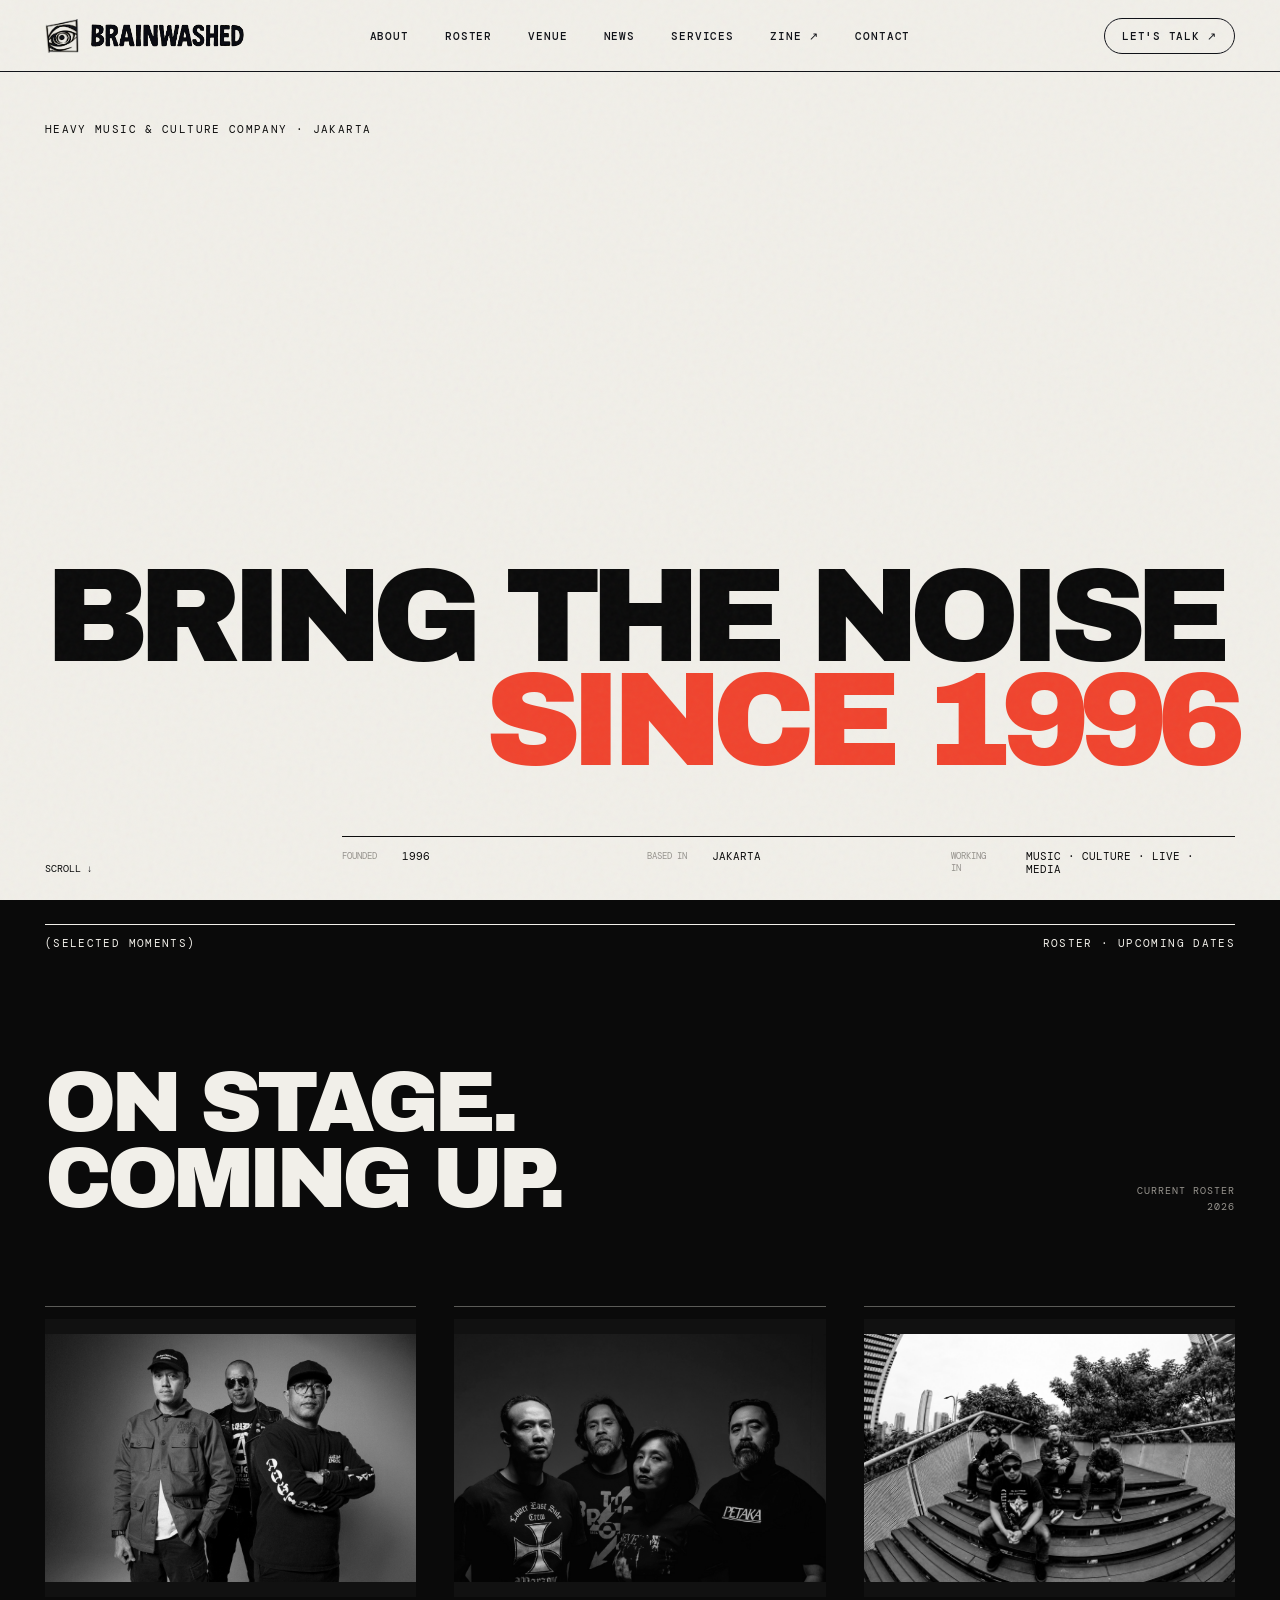
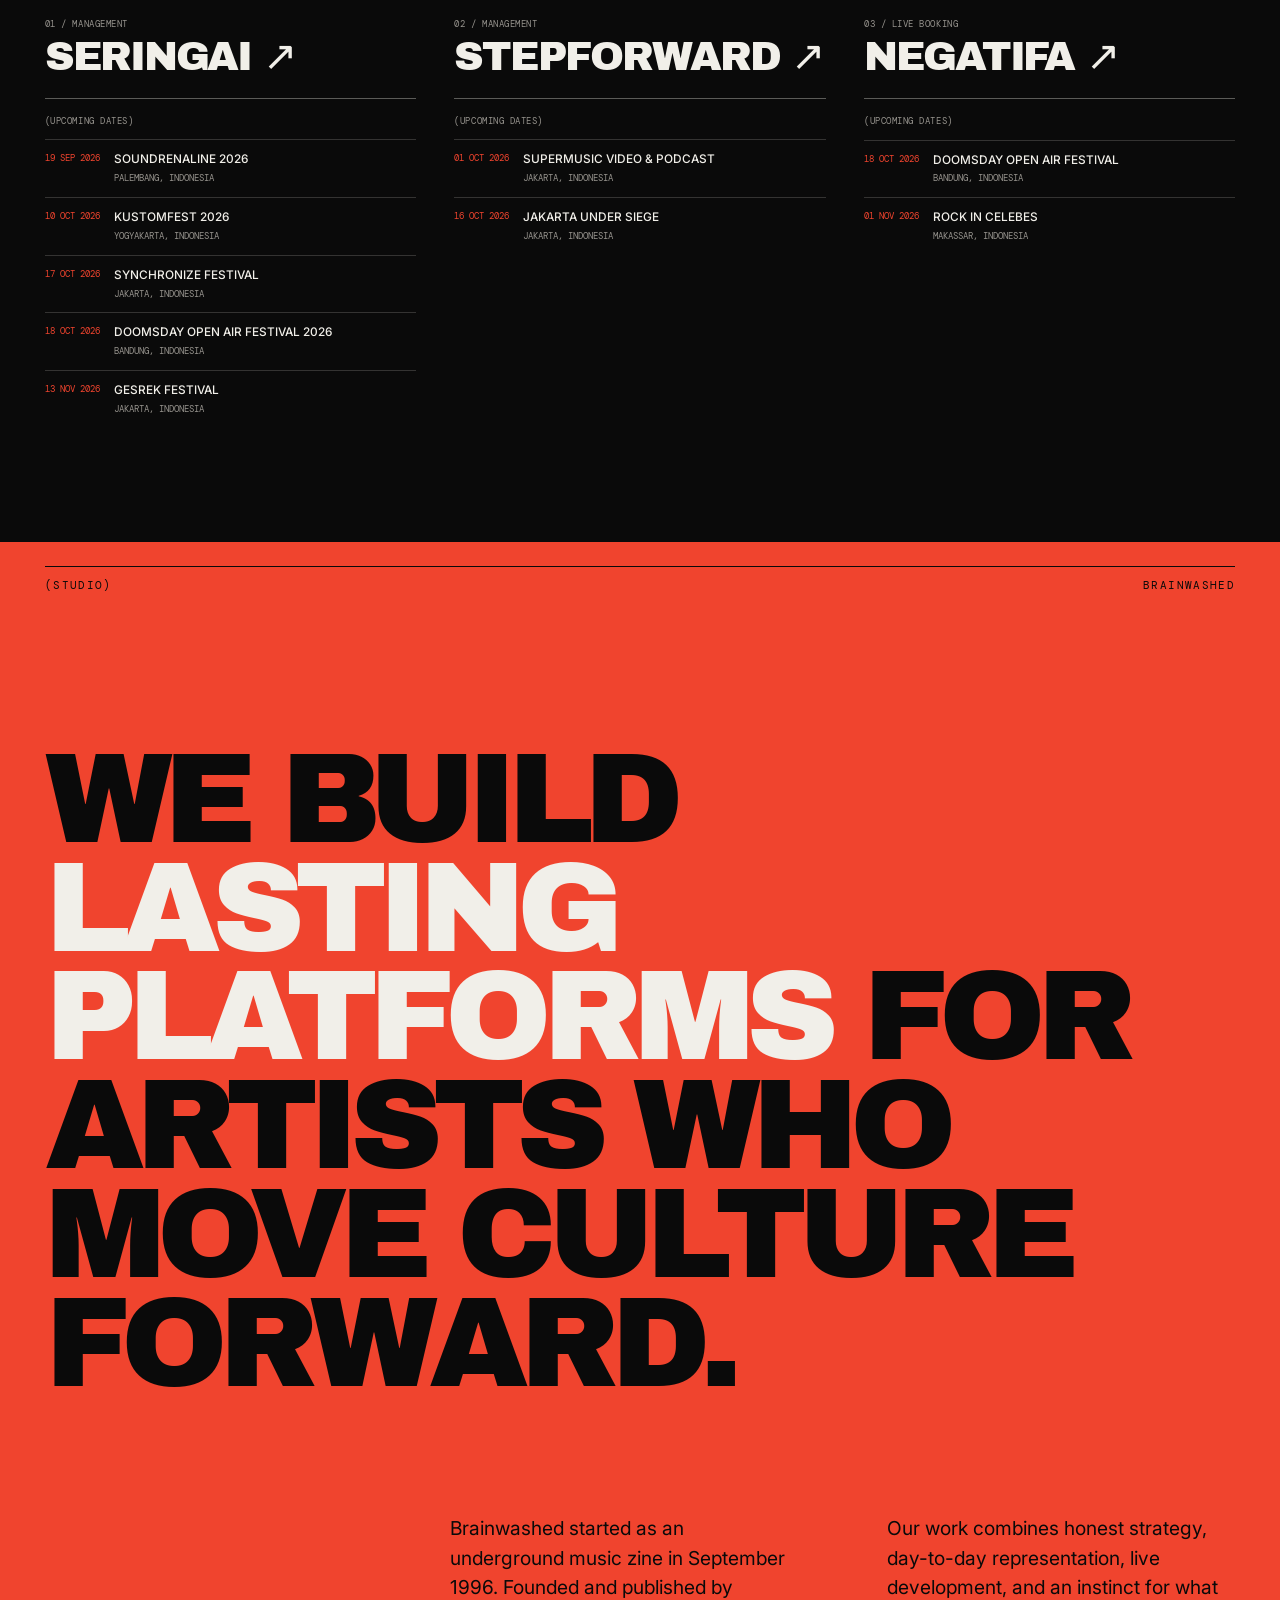
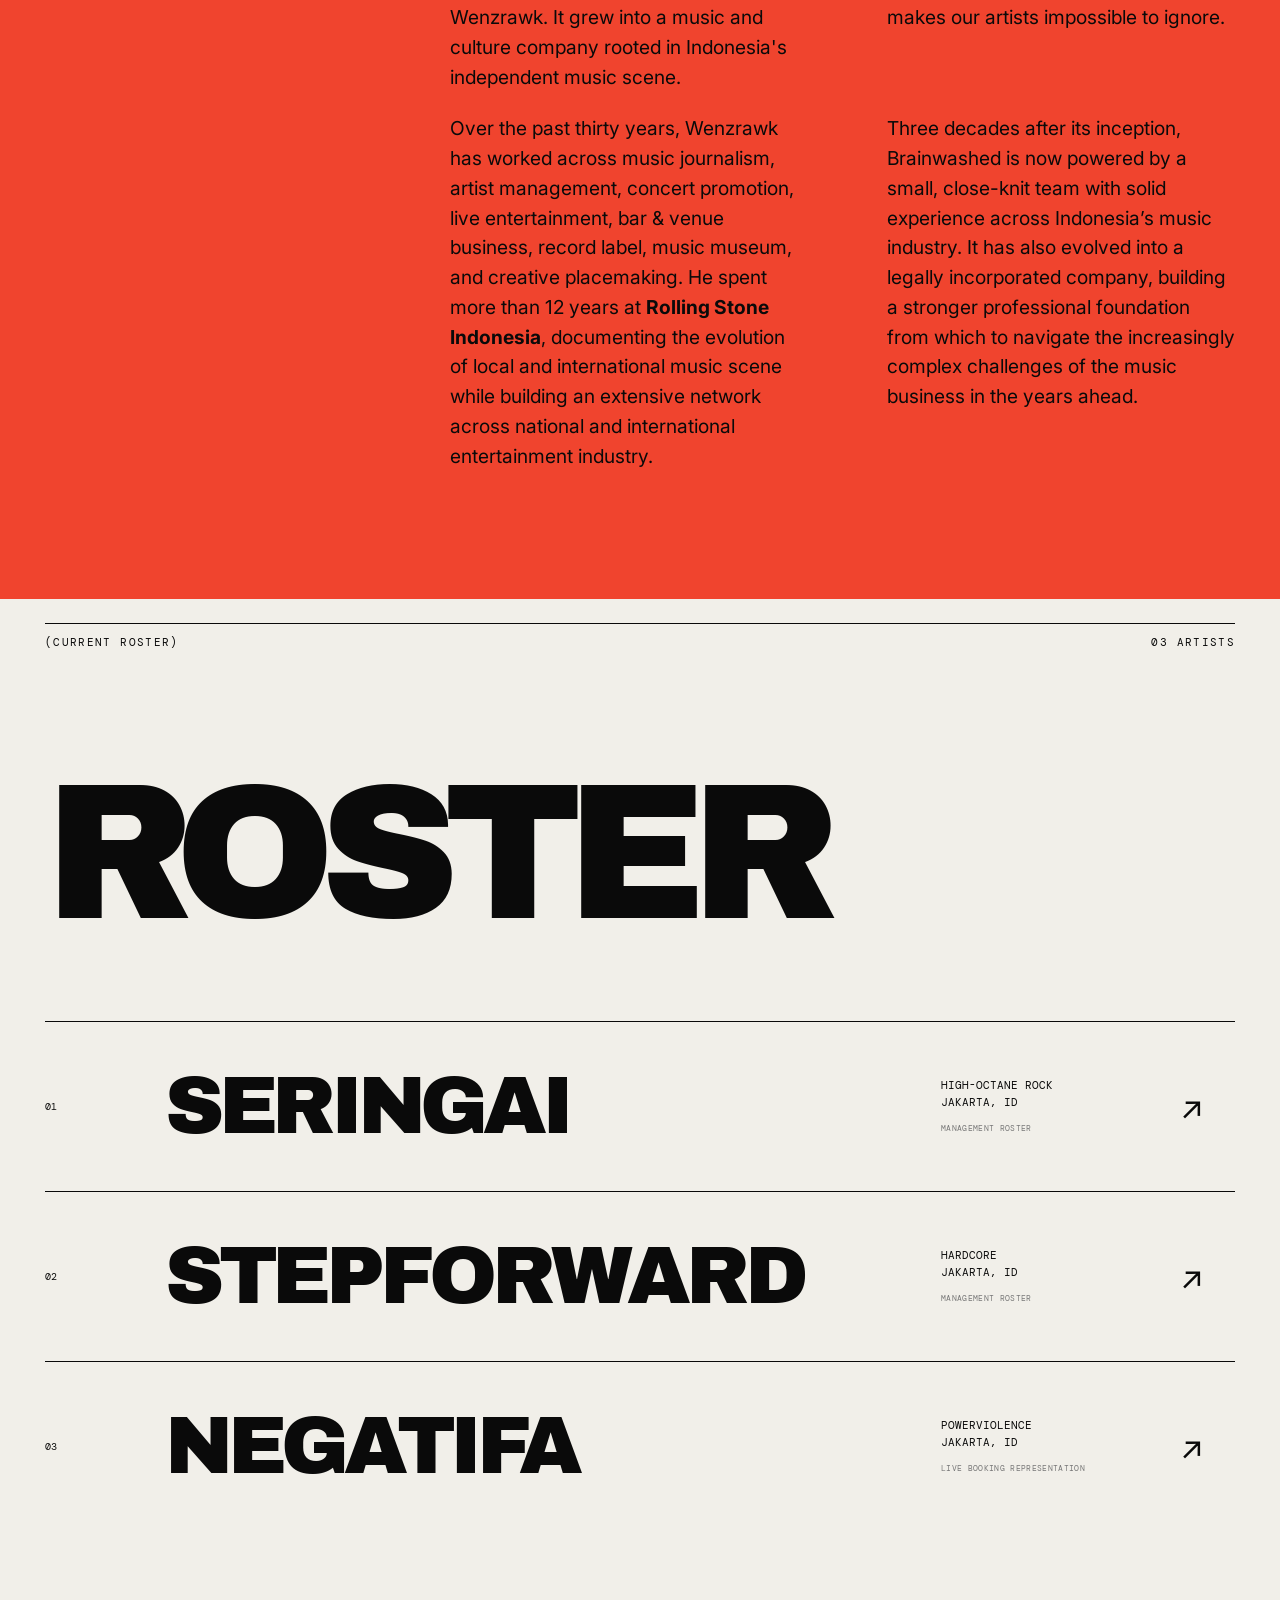
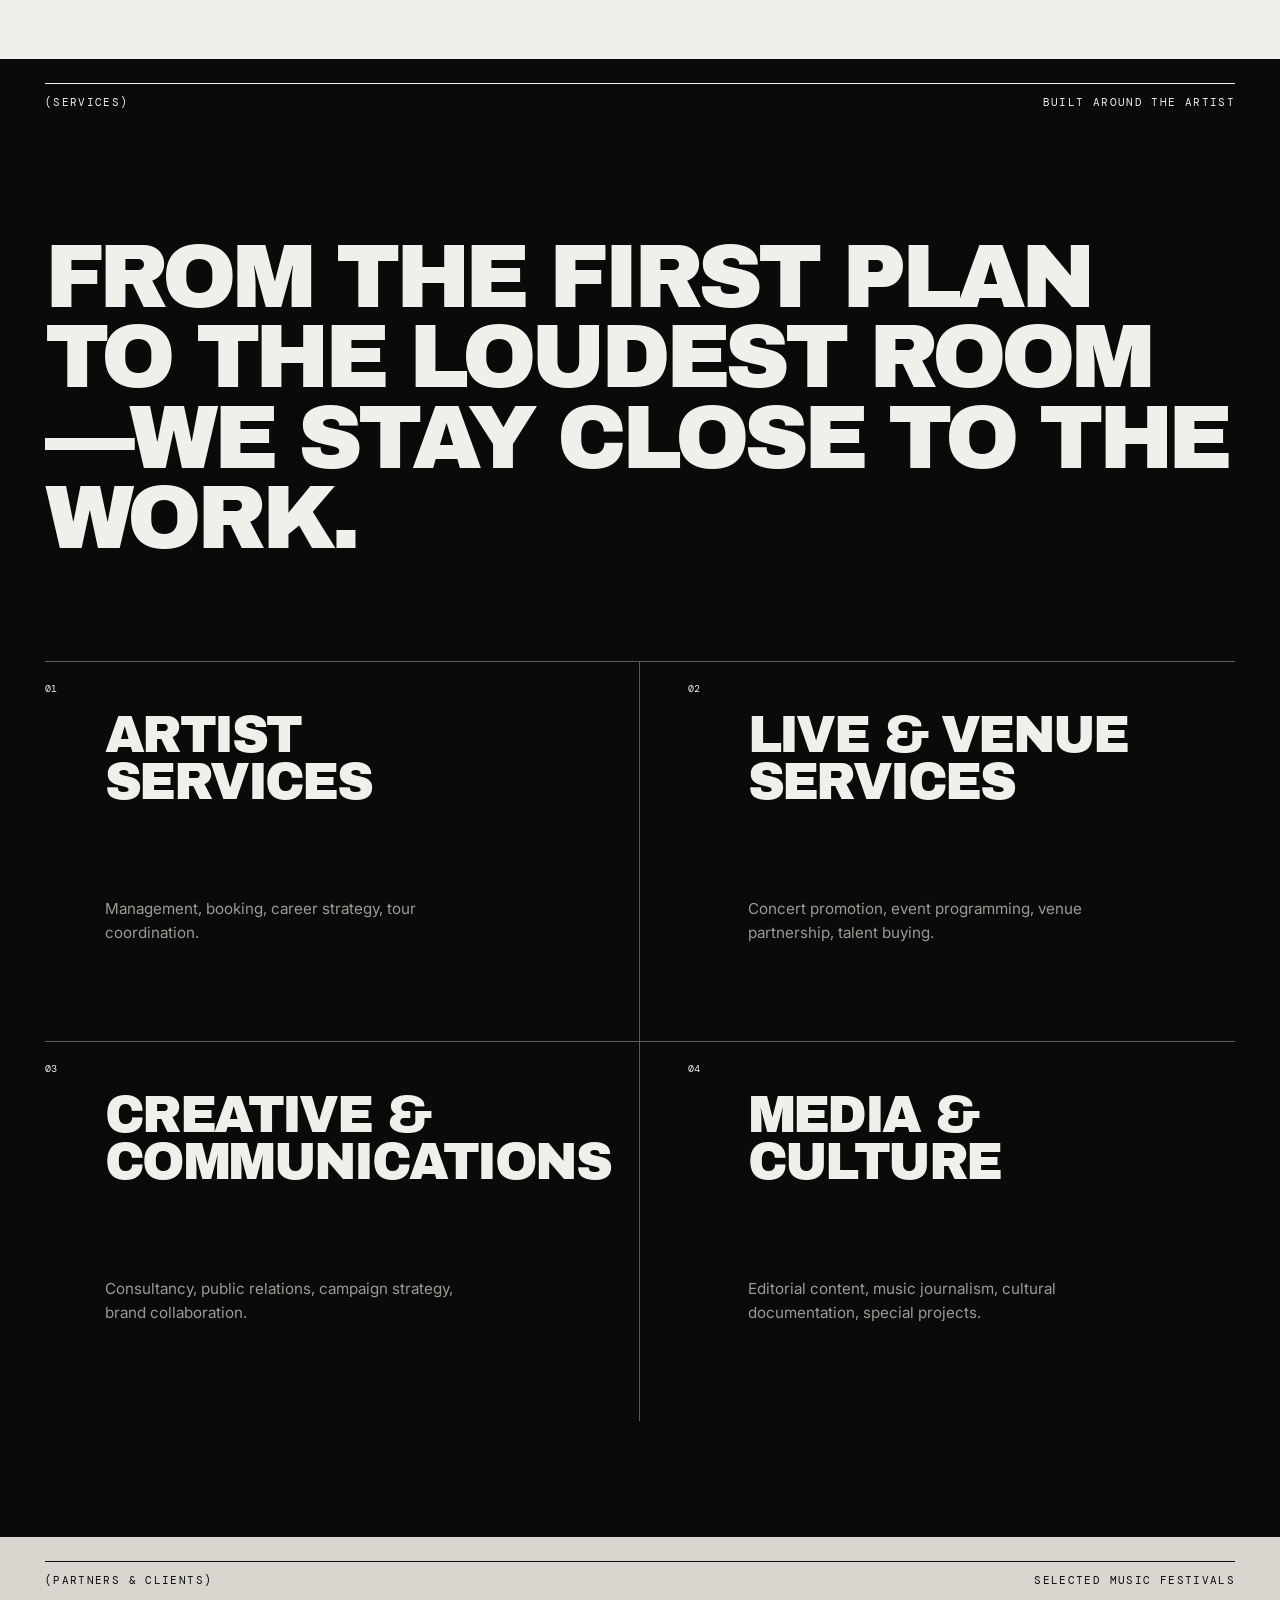
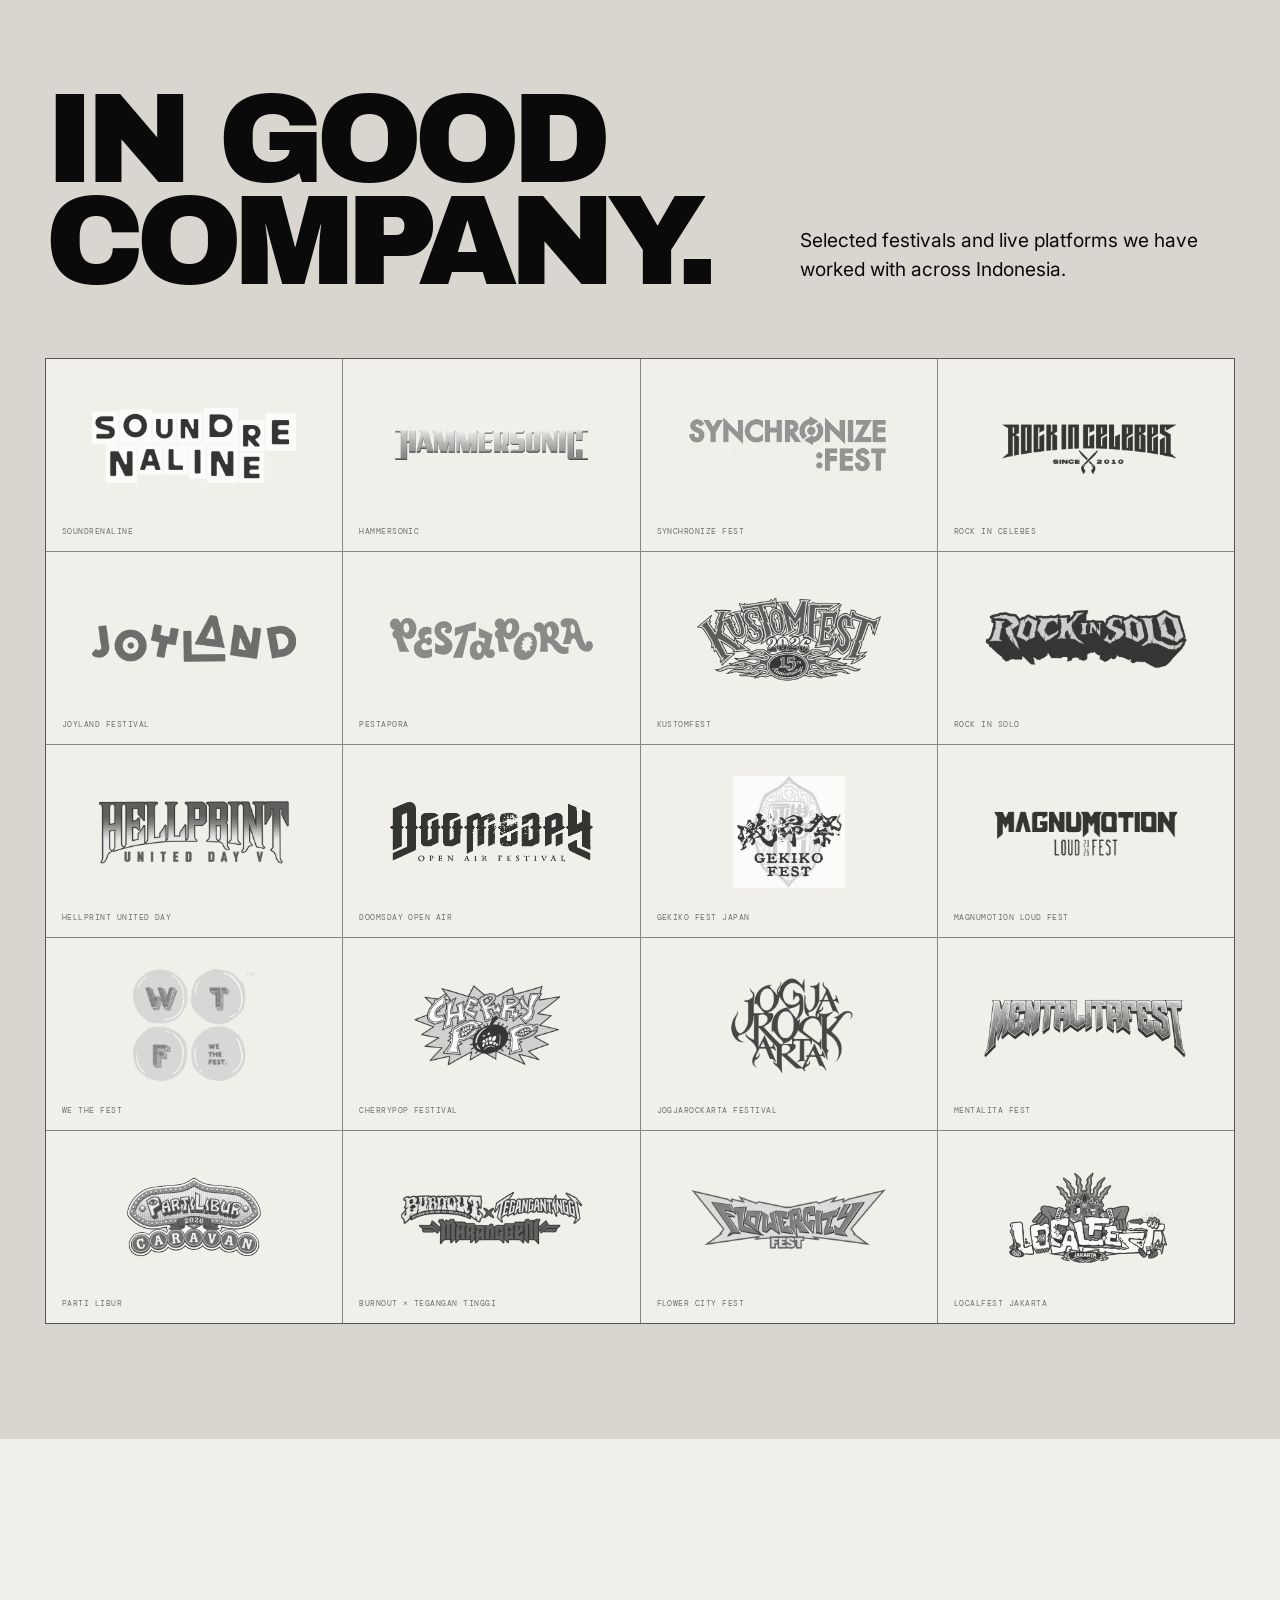
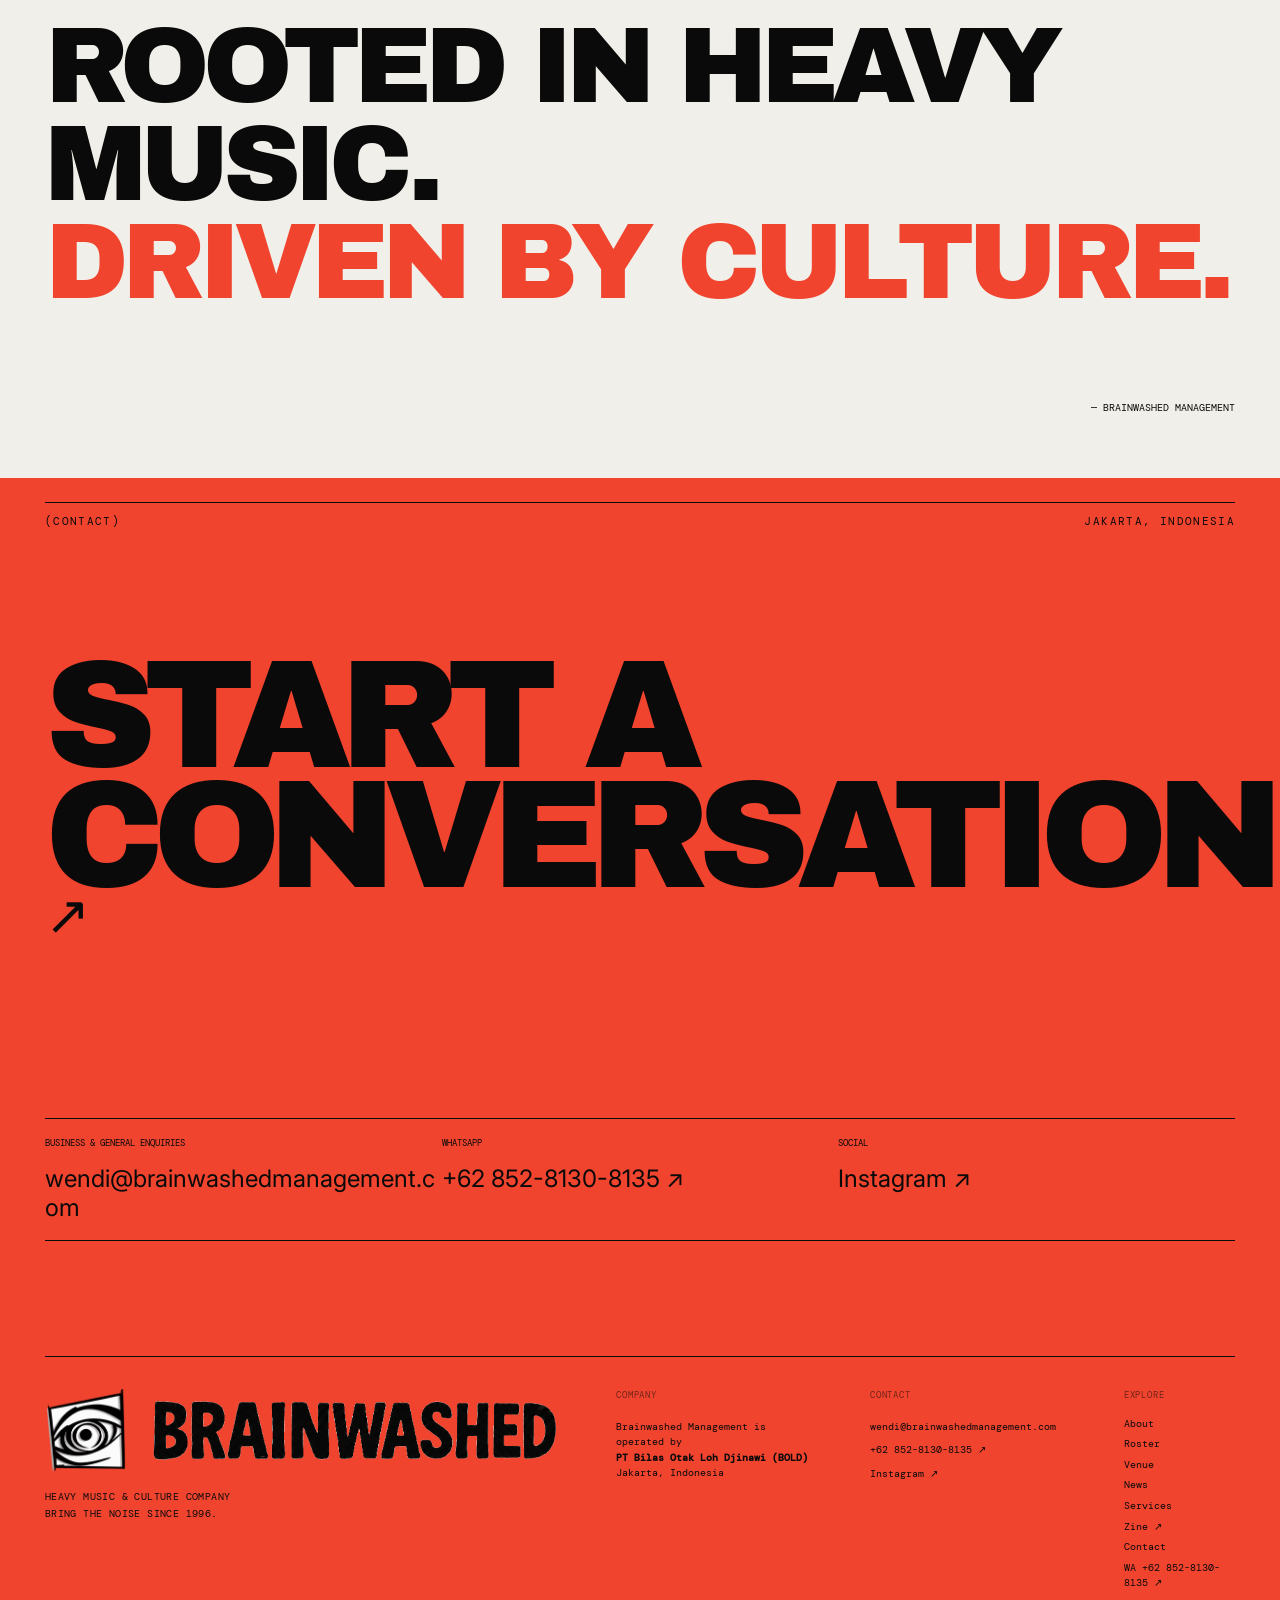
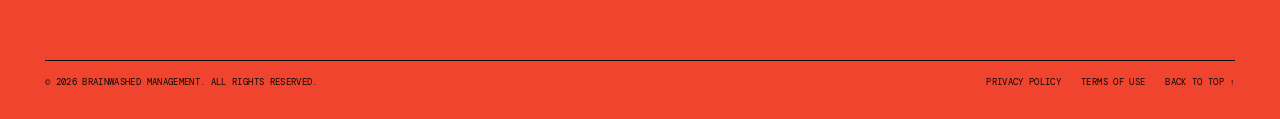
==== index.html @ d8050c69 "Add Kustomfest 2026 to homepage dates" ====
<!doctype html>
<html lang="en">
<head>
  <meta charset="UTF-8">
  <meta name="viewport" content="width=device-width, initial-scale=1">
  <meta name="theme-color" content="#f1efe9">
  <meta name="description" content="Brainwashed Management is a Jakarta-based heavy music and culture company working across artist management, live booking, concert promotion, creative communications, venues and media since 1996.">
  <title>Brainwashed Management - Bring the Noise Since 1996</title>
  <link rel="canonical" href="https://brainwashedmanagement.com/">
  <meta property="og:type" content="website">
  <meta property="og:site_name" content="Brainwashed Management">
  <meta property="og:title" content="Brainwashed Management - Bring the Noise Since 1996">
  <meta property="og:description" content="Jakarta-based artist management, live booking, concert promotion, creative communications, venue and media company. Bring the Noise Since 1996.">
  <meta property="og:url" content="https://brainwashedmanagement.com/">
  <meta property="og:image" content="https://brainwashedmanagement.com/brainwashed-logo.png">
  <meta name="twitter:card" content="summary_large_image">
  <meta name="twitter:title" content="Brainwashed Management - Bring the Noise Since 1996">
  <meta name="twitter:description" content="Working across music, culture, live and media from Jakarta since 1996.">
  <meta name="twitter:image" content="https://brainwashedmanagement.com/brainwashed-logo.png">
  <script type="application/ld+json">
  {
    "@context": "https://schema.org",
    "@type": "Organization",
    "@id": "https://brainwashedmanagement.com/#organization",
    "name": "Brainwashed Management",
    "legalName": "PT Bilas Otak Loh Djinawi",
    "alternateName": "Brainwashed",
    "url": "https://brainwashedmanagement.com/",
    "logo": "https://brainwashedmanagement.com/brainwashed-logo.png",
    "image": "https://brainwashedmanagement.com/brainwashed-logo.png",
    "description": "A Jakarta-based heavy music and culture company working across artist management, live booking, concert promotion, creative communications, venues and media since 1996.",
    "foundingDate": "1996-09",
    "email": "wendi@brainwashedmanagement.com",
    "telephone": "+62-852-8130-8135",
    "address": {
      "@type": "PostalAddress",
      "addressLocality": "Jakarta",
      "addressCountry": "ID"
    },
    "areaServed": "Worldwide",
    "sameAs": [
      "https://www.instagram.com/brainwashedmanagement/",
      "https://brainwashedzine.substack.com/"
    ],
    "contactPoint": {
      "@type": "ContactPoint",
      "contactType": "business and general enquiries",
      "email": "wendi@brainwashedmanagement.com",
      "telephone": "+62-852-8130-8135",
      "availableLanguage": ["Indonesian", "English"]
    }
  }
  </script>
  <link rel="preconnect" href="https://fonts.googleapis.com">
  <link rel="preconnect" href="https://fonts.gstatic.com" crossorigin>
  <link href="https://fonts.googleapis.com/css2?family=Archivo+Black&family=DM+Mono:wght@300;400;500&family=Inter:wght@400;500;600&display=swap" rel="stylesheet">
  <link rel="stylesheet" href="styles.css">
</head>
<body>
  <header class="site-header">
    <a class="brand" href="#top" aria-label="Brainwashed home"><img class="brand-eye" src="brainwashed-eye.png" alt=""><img class="brand-wordmark" src="brainwashed-logo.png" alt="Brainwashed"></a>
    <button class="menu-toggle" type="button" aria-expanded="false" aria-controls="main-nav"><span>Menu</span><i></i></button>
    <nav id="main-nav" aria-label="Main navigation">
      <a href="about.html">About</a><a href="#artists">Roster</a><a href="venue.html">Venue</a><a href="news.html">News</a><a href="#services">Services</a><a href="https://brainwashedzine.substack.com/" target="_blank" rel="noopener">Zine ↗</a><a href="#contact">Contact</a>
    </nav>
    <a class="talk-button" href="https://wa.me/6285281308135" target="_blank" rel="noopener">Let's talk ↗</a>
  </header>

  <main id="top">
    <section class="hero panel-light">
      <p class="eyebrow reveal">Heavy Music &amp; Culture Company · Jakarta</p>
      <h1 class="hero-title hero-title-long" aria-label="Bring the noise since 1996">
        <span class="line reveal">Bring the noise</span>
        <span class="line outline reveal">since 1996</span>
      </h1>
      <dl class="hero-meta reveal">
        <div><dt>Founded</dt><dd>1996</dd></div>
        <div><dt>Based in</dt><dd>Jakarta</dd></div>
        <div><dt>Working in</dt><dd>Music · Culture · Live · Media</dd></div>
      </dl>
      <a class="scroll-cue" href="#moments" aria-label="Scroll to selected moments">Scroll ↓</a>
    </section>

    <section class="moments panel-dark" id="moments">
      <div class="section-label"><span>(Selected moments)</span><span>Roster · Upcoming dates</span></div>
      <div class="moments-heading reveal"><p>On stage.<br>Coming up.</p><span>Current roster<br>2026</span></div>
      <div class="moments-roster">
        <article class="moment-artist reveal">
          <a class="moment-artist-image" href="artists/seringai.html"><img src="seringai-2026.jpg" alt="Seringai band portrait, 2026" loading="lazy"></a>
          <div class="moment-artist-head"><span>01 / Management</span><h2><a href="artists/seringai.html">Seringai ↗</a></h2></div>
          <div class="moment-dates"><h3>(Upcoming dates)</h3><div class="moment-date"><time datetime="2026-09-19">19 Sep 2026</time><strong>Soundrenaline 2026</strong><span>Palembang, Indonesia</span></div><div class="moment-date"><time datetime="2026-10-10">10 Oct 2026</time><strong>Kustomfest 2026</strong><span>Yogyakarta, Indonesia</span></div><div class="moment-date"><time datetime="2026-10-17">17 Oct 2026</time><strong>Synchronize Festival</strong><span>Jakarta, Indonesia</span></div><div class="moment-date"><time datetime="2026-10-18">18 Oct 2026</time><strong>Doomsday Open Air Festival 2026</strong><span>Bandung, Indonesia</span></div><div class="moment-date"><time datetime="2026-11-13">13 Nov 2026</time><strong>Gesrek Festival</strong><span>Jakarta, Indonesia</span></div></div>
        </article>
        <article class="moment-artist reveal">
          <a class="moment-artist-image" href="artists/stepforward.html"><img src="stepforward-2026.jpeg" alt="Stepforward band portrait, 2026" loading="lazy"></a>
          <div class="moment-artist-head"><span>02 / Management</span><h2><a href="artists/stepforward.html">Stepforward ↗</a></h2></div>
          <div class="moment-dates"><h3>(Upcoming dates)</h3><div class="moment-date"><time datetime="2026-10-01">01 Oct 2026</time><strong>Supermusic Video &amp; Podcast</strong><span>Jakarta, Indonesia</span></div><div class="moment-date"><time datetime="2026-10-16">16 Oct 2026</time><strong>Jakarta Under Siege</strong><span>Jakarta, Indonesia</span></div></div>
        </article>
        <article class="moment-artist reveal">
          <a class="moment-artist-image" href="artists/negatifa.html"><img src="negatifa-2026.jpg" alt="Negatifa band portrait, 2026" loading="lazy"></a>
          <div class="moment-artist-head"><span>03 / Live booking</span><h2><a href="artists/negatifa.html">Negatifa ↗</a></h2></div>
          <div class="moment-dates"><h3>(Upcoming dates)</h3><div class="moment-date"><time datetime="2026-10-18">18 Oct 2026</time><strong>Doomsday Open Air Festival</strong><span>Bandung, Indonesia</span></div><div class="moment-date"><time datetime="2026-11-01">01 Nov 2026</time><strong>Rock in Celebes</strong><span>Makassar, Indonesia</span></div></div>
        </article>
      </div>
    </section>

    <section class="statement panel-red" id="studio">
      <div class="section-label"><span>(Studio)</span><span>Brainwashed</span></div>
      <p class="statement-copy reveal">We build <em>lasting platforms</em> for artists who move culture forward.</p>
      <div class="statement-grid reveal">
        <p>Brainwashed started as an underground music zine in September 1996. Founded and published by Wenzrawk. It grew into a music and culture company rooted in Indonesia's independent music scene.</p>
        <p>Our work combines honest strategy, day-to-day representation, live development, and an instinct for what makes our artists impossible to ignore.</p>
        <p>Over the past thirty years, Wenzrawk has worked across music journalism, artist management, concert promotion, live entertainment, bar &amp; venue business, record label, music museum, and creative placemaking. He spent more than 12 years at <strong>Rolling Stone Indonesia</strong>, documenting the evolution of local and international music scene while building an extensive network across national and international entertainment industry.</p>
        <p>Three decades after its inception, Brainwashed is now powered by a small, close-knit team with solid experience across Indonesia’s music industry. It has also evolved into a legally incorporated company, building a stronger professional foundation from which to navigate the increasingly complex challenges of the music business in the years ahead.</p>
      </div>
    </section>

    <section class="roster panel-light" id="artists">
      <div class="section-label"><span>(Current roster)</span><span>03 artists</span></div>
      <h2 class="section-title reveal">Roster</h2>
      <div class="artist-list">
        <a class="artist-row reveal" href="artists/seringai.html" aria-label="View Seringai artist page">
          <span class="artist-index">01</span>
          <h3>Seringai</h3>
          <p>High-octane rock<br>Jakarta, ID<br><small>Management roster</small></p>
          <div class="artist-image"><img src="seringai-2026.jpg" alt="Seringai"><span>Photo / Agung Hartamurti</span></div>
          <span class="artist-arrow">↗</span>
        </a>
        <a class="artist-row reveal" href="artists/stepforward.html" aria-label="View Stepforward artist page">
          <span class="artist-index">02</span>
          <h3>Stepforward</h3>
          <p>Hardcore<br>Jakarta, ID<br><small>Management roster</small></p>
          <div class="artist-image"><img src="stepforward-2026.jpeg" alt="Stepforward"><span>Photo / Rigel Haryanto</span></div>
          <span class="artist-arrow">↗</span>
        </a>
        <a class="artist-row reveal" href="artists/negatifa.html" aria-label="View Negatifa artist page">
          <span class="artist-index">03</span>
          <h3>Negatifa</h3>
          <p>Powerviolence<br>Jakarta, ID<br><small>Live booking representation</small></p>
          <div class="artist-image"><img src="negatifa-2026.jpg" alt="Negatifa"><span>Photo / Negatifa archive</span></div>
          <span class="artist-arrow">↗</span>
        </a>
      </div>
    </section>

    <section class="services panel-dark" id="services">
      <div class="section-label"><span>(Services)</span><span>Built around the artist</span></div>
      <div class="services-intro single reveal"><p>From the first plan to the loudest room—we stay close to the work.</p></div>
      <div class="service-list">
        <article class="reveal"><span>01</span><h3>Artist<br>Services</h3><p>Management, booking, career strategy, tour coordination.</p></article>
        <article class="reveal"><span>02</span><h3>Live & Venue<br>Services</h3><p>Concert promotion, event programming, venue partnership, talent buying.</p></article>
        <article class="reveal"><span>03</span><h3>Creative &<br>Communications</h3><p>Consultancy, public relations, campaign strategy, brand collaboration.</p></article>
        <article class="reveal"><span>04</span><h3>Media &<br>Culture</h3><p>Editorial content, music journalism, cultural documentation, special projects.</p></article>
      </div>
    </section>

    <section class="partners panel-partners" id="partners">
      <div class="section-label"><span>(Partners &amp; Clients)</span><span>Selected music festivals</span></div>
      <div class="partners-heading reveal"><h2>In good<br>company.</h2><p>Selected festivals and live platforms we have worked with across Indonesia.</p></div>
      <div class="partner-grid reveal" aria-label="Selected partners and clients">
        <figure class="partner-card"><img src="festival-soundrenaline.webp" alt="Soundrenaline" loading="lazy"><figcaption>Soundrenaline</figcaption></figure>
        <figure class="partner-card"><img src="festival-hammersonic.webp" alt="Hammersonic" loading="lazy"><figcaption>Hammersonic</figcaption></figure>
        <figure class="partner-card"><img src="festival-synchronize.webp" alt="Synchronize Fest" loading="lazy"><figcaption>Synchronize Fest</figcaption></figure>
        <figure class="partner-card"><img src="festival-rock-in-celebes.webp" alt="Rock In Celebes" loading="lazy"><figcaption>Rock In Celebes</figcaption></figure>
        <figure class="partner-card"><img src="festival-joyland.webp" alt="Joyland Festival" loading="lazy"><figcaption>Joyland Festival</figcaption></figure>
        <figure class="partner-card"><img src="festival-pestapora.svg" alt="Pestapora" loading="lazy"><figcaption>Pestapora</figcaption></figure>
        <figure class="partner-card"><img src="festival-kustomfest.webp" alt="Kustomfest 2026 — 15th Anniversary" loading="lazy"><figcaption>Kustomfest</figcaption></figure>
        <figure class="partner-card"><img src="festival-rock-in-solo.webp" alt="Rock In Solo" loading="lazy"><figcaption>Rock In Solo</figcaption></figure>
        <figure class="partner-card"><img src="festival-hellprint.webp" alt="Hellprint United Day" loading="lazy"><figcaption>Hellprint United Day</figcaption></figure>
        <figure class="partner-card"><img src="festival-doomsday.webp" alt="Doomsday Open Air Festival" loading="lazy"><figcaption>Doomsday Open Air</figcaption></figure>
        <figure class="partner-card partner-card-square"><img src="festival-gekiko.webp" alt="Gekiko Fest Japan" loading="lazy"><figcaption>Gekiko Fest Japan</figcaption></figure>
        <figure class="partner-card"><img src="festival-magnumotion.webp" alt="Magnumotion Loud Fest" loading="lazy"><figcaption>Magnumotion Loud Fest</figcaption></figure>
        <figure class="partner-card partner-card-square"><img src="festival-we-the-fest.webp" alt="We The Fest" loading="lazy"><figcaption>We The Fest</figcaption></figure>
        <figure class="partner-card"><img src="festival-cherrypop.webp" alt="Cherrypop Festival" loading="lazy"><figcaption>Cherrypop Festival</figcaption></figure>
        <figure class="partner-card partner-card-square"><img src="festival-jogjarockarta.webp" alt="Jogjarockarta Festival" loading="lazy"><figcaption>Jogjarockarta Festival</figcaption></figure>
        <figure class="partner-card"><img src="festival-mentalita.webp" alt="Mentalita Fest" loading="lazy"><figcaption>Mentalita Fest</figcaption></figure>
        <figure class="partner-card"><img src="festival-parti-libur.webp" alt="Parti Libur Caravan 2026" loading="lazy"><figcaption>Parti Libur</figcaption></figure>
        <figure class="partner-card"><img src="festival-burnout-tegangan-tinggi.webp" alt="Burnout × Tegangan Tinggi Maranggeni" loading="lazy"><figcaption>Burnout × Tegangan Tinggi</figcaption></figure>
        <figure class="partner-card"><img src="festival-flower-city.webp" alt="Flower City Fest" loading="lazy"><figcaption>Flower City Fest</figcaption></figure>
        <figure class="partner-card"><img src="festival-localfest.webp" alt="Localfest Jakarta 2026" loading="lazy"><figcaption>Localfest Jakarta</figcaption></figure>
      </div>
    </section>

    <section class="quote panel-light">
      <blockquote class="reveal">Rooted in heavy music.<br><em>Driven by culture.</em></blockquote>
      <p>— Brainwashed Management</p>
    </section>

    <section class="contact panel-red" id="contact">
      <div class="section-label"><span>(Contact)</span><span>Jakarta, Indonesia</span></div>
      <h2 class="reveal">Start a<br>conversation <span>↗</span></h2>
      <div class="contact-grid reveal">
        <div><span>Business &amp; General Enquiries</span><a href="mailto:wendi@brainwashedmanagement.com">wendi@brainwashedmanagement.com</a></div>
        <div><span>WhatsApp</span><a href="https://wa.me/6285281308135" target="_blank" rel="noopener">+62 852-8130-8135 ↗</a></div>
        <div><span>Social</span><a href="https://www.instagram.com/brainwashedmanagement/" target="_blank" rel="noopener">Instagram ↗</a></div>
      </div>
      <footer class="corporate-footer"><div class="footer-identity"><div class="footer-brand"><img class="footer-eye" src="brainwashed-eye.png" alt=""><img class="footer-wordmark" src="brainwashed-logo.png" alt="Brainwashed"></div><p>Heavy Music &amp; Culture Company<br>Bring the Noise Since 1996.</p></div><div class="footer-column"><span>Company</span><p>Brainwashed Management is operated by<br><strong>PT Bilas Otak Loh Djinawi (BOLD)</strong><br>Jakarta, Indonesia</p></div><div class="footer-column"><span>Contact</span><a href="mailto:wendi@brainwashedmanagement.com">wendi@brainwashedmanagement.com</a><a href="https://wa.me/6285281308135" target="_blank" rel="noopener">+62 852-8130-8135 ↗</a><a href="https://www.instagram.com/brainwashedmanagement/" target="_blank" rel="noopener">Instagram ↗</a></div><div class="footer-column footer-navigation"><span>Explore</span><a href="about.html">About</a><a href="#artists">Roster</a><a href="venue.html">Venue</a><a href="news.html">News</a><a href="#services">Services</a><a href="https://brainwashedzine.substack.com/" target="_blank" rel="noopener">Zine ↗</a><a href="#contact">Contact</a><a href="https://wa.me/6285281308135" target="_blank" rel="noopener">WA +62 852-8130-8135 ↗</a></div><div class="footer-bottom"><p>© <span id="year">2026</span> Brainwashed Management. All rights reserved.</p><div><a href="privacy.html">Privacy Policy</a><a href="terms.html">Terms of Use</a><a href="#top">Back to top ↑</a></div></div></footer>
    </section>
  </main>
  <script src="site.js"></script>
</body>
</html>
---- styles.css ----
:root{--ink:#0a0a0a;--paper:#f1efe9;--red:#f0442e;--muted:#96938d;--line:rgba(10,10,10,.18);--mono:"DM Mono",monospace;--sans:Inter,Arial,sans-serif;--display:"Archivo Black",Impact,sans-serif}
*{box-sizing:border-box}
html{scroll-behavior:smooth}
body{margin:0;background:var(--paper);color:var(--ink);font-family:var(--sans);overflow-x:hidden}
body:after{content:"";position:fixed;inset:0;pointer-events:none;z-index:100;opacity:.055;background-image:url("data:image/svg+xml,%3Csvg viewBox='0 0 180 180' xmlns='http://www.w3.org/2000/svg'%3E%3Cfilter id='n'%3E%3CfeTurbulence type='fractalNoise' baseFrequency='.9' numOctaves='3' stitchTiles='stitch'/%3E%3C/filter%3E%3Crect width='100%25' height='100%25' filter='url(%23n)' opacity='.7'/%3E%3C/svg%3E")}
a{color:inherit;text-decoration:none}
img{display:block;width:100%}
.panel-light{background:var(--paper);color:var(--ink)}
.panel-dark{background:var(--ink);color:var(--paper)}
.panel-red{background:var(--red);color:var(--ink)}
.site-header{position:fixed;top:0;left:0;right:0;height:72px;padding:0 3.5vw;display:grid;grid-template-columns:1fr auto 1fr;align-items:center;border-bottom:1px solid currentColor;z-index:50;mix-blend-mode:difference;color:white}
.brand{width:202px;background:transparent;padding:0;display:flex;align-items:center;gap:9px}
.brand img{filter:invert(1)}
.brand-eye{width:34px;height:34px;object-fit:cover;flex:0 0 34px}
.brand-wordmark{width:159px;height:auto}
.site-header nav{display:flex;gap:36px;font:500 .68rem var(--mono);letter-spacing:.08em;text-transform:uppercase}
.site-header nav a,.talk-button{transition:opacity .2s}
.site-header nav a:hover,.talk-button:hover{opacity:.5}
.talk-button{justify-self:end;border:1px solid;border-radius:99px;padding:10px 17px;font:500 .68rem var(--mono);letter-spacing:.07em;text-transform:uppercase}
.menu-toggle{display:none}
.hero{min-height:100svh;padding:110px 3.5vw 24px;display:flex;flex-direction:column;justify-content:flex-end;position:relative}
.eyebrow,.section-label{font:400 .66rem var(--mono);letter-spacing:.13em;text-transform:uppercase}
.eyebrow{position:absolute;top:112px}
.hero-title{font:400 clamp(5rem,15.1vw,14rem)/.72 var(--display);letter-spacing:-.082em;text-transform:uppercase;margin:0 0 7vh}
.hero-title.hero-title-long{font-size:clamp(4rem,10.4vw,10rem);line-height:.78}
.hero-title .line{display:block}
.hero-title .line:nth-child(2){text-align:right}
.hero-title .outline{color:var(--red)}
.hero-meta{display:grid;grid-template-columns:repeat(3,1fr);gap:20px;margin:0;border-top:1px solid;padding-top:13px;width:75%;margin-left:25%}
.hero-meta div{display:flex;gap:25px}
.hero-meta dt{font:400 .58rem var(--mono);text-transform:uppercase;color:var(--muted)}
.hero-meta dd{font:400 .66rem var(--mono);text-transform:uppercase;margin:0}
.scroll-cue{position:absolute;bottom:25px;left:3.5vw;font:400 .6rem var(--mono);text-transform:uppercase}
.section-label{display:flex;justify-content:space-between;border-top:1px solid;padding-top:12px}
.moments{padding:24px 3.5vw 9vw}
.moments-heading{display:grid;grid-template-columns:2fr 1fr;align-items:end;gap:7vw;margin:9vw 0 7vw}
.moments-heading p{margin:0;font:400 clamp(2.8rem,6.7vw,7.2rem)/.88 var(--display);letter-spacing:-.06em;text-transform:uppercase}
.moments-heading span{justify-self:end;font:400 .65rem/1.6 var(--mono);letter-spacing:.1em;text-align:right;text-transform:uppercase;color:var(--muted)}
.moments-roster{display:grid;grid-template-columns:repeat(3,minmax(0,1fr));gap:clamp(28px,3vw,55px)}
.moment-artist{min-width:0;border-top:1px solid rgba(241,239,233,.35);padding-top:12px}
.moment-artist-image{display:flex;align-items:center;justify-content:center;aspect-ratio:4/3;overflow:hidden;background:#111}
.moment-artist-image img{width:100%;height:100%;object-fit:contain;filter:grayscale(1);transition:filter .4s ease,transform .4s ease}
.moment-artist-image:hover img{filter:grayscale(0);transform:scale(.985)}
.moment-artist-head{padding:14px 0 22px;border-bottom:1px solid rgba(241,239,233,.35)}
.moment-artist-head>span,.moment-dates h3{font:400 .56rem/1.4 var(--mono);letter-spacing:.06em;text-transform:uppercase;color:var(--muted)}
.moment-artist-head h2{margin:8px 0 0;font:400 clamp(2rem,3.2vw,3.8rem)/.9 var(--display);letter-spacing:-.055em;text-transform:uppercase}
.moment-dates h3{margin:16px 0 12px}
.moment-date{display:grid;grid-template-columns:auto 1fr;gap:4px 14px;padding:12px 0;border-top:1px solid rgba(241,239,233,.18)}
.moment-date time{grid-row:1/3;font:400 .56rem/1.45 var(--mono);color:var(--red);text-transform:uppercase;white-space:nowrap}
.moment-date strong{font:500 .74rem/1.35 var(--sans);text-transform:uppercase}
.moment-date span{font:400 .56rem/1.4 var(--mono);color:var(--muted);text-transform:uppercase}
.archive-intro{display:grid;grid-template-columns:2fr 1fr;align-items:end;gap:7vw;margin:9vw 0 8vw}
.archive-intro p{margin:0;font:400 clamp(2.8rem,6.7vw,7.2rem)/.88 var(--display);letter-spacing:-.06em;text-transform:uppercase}
.archive-intro span{justify-self:end;font:400 .65rem/1.6 var(--mono);letter-spacing:.1em;text-align:right;text-transform:uppercase;color:var(--muted)}
.archive-grid{display:grid;grid-template-columns:repeat(12,minmax(0,1fr));gap:clamp(30px,5vw,86px) 2.2vw;align-items:start}
.archive-card{grid-column:span 5;margin:0}
.archive-card.wide{grid-column:span 7}
.archive-card.portrait{grid-column:span 4}
.archive-card.third{grid-column:span 4}
.archive-card.half{grid-column:span 6}
.archive-card.full{grid-column:span 12;width:88%;justify-self:center}
.archive-card img{width:100%;height:auto;filter:grayscale(1);transition:filter .45s ease,transform .45s ease}
.archive-card.roster-moment img{aspect-ratio:4/3;object-fit:cover;object-position:center}
.archive-card:hover img{filter:grayscale(0);transform:scale(.992)}
.archive-card figcaption{display:grid;grid-template-columns:auto 1fr;gap:18px;border-top:1px solid rgba(241,239,233,.35);padding-top:9px;margin-top:10px;font:400 .56rem/1.4 var(--mono);letter-spacing:.06em;text-transform:uppercase}
.archive-card figcaption time{color:var(--red)}
.archive-card figcaption span{text-align:right}
.archive-card.portrait{margin-left:auto;margin-right:auto;width:86%}
.artist-image span{font:400 .56rem var(--mono);letter-spacing:.06em;text-transform:uppercase;margin-top:8px}
.statement{padding:24px 3.5vw 10vw}
.statement-copy{font:400 clamp(4rem,10vw,10rem)/.85 var(--display);letter-spacing:-.07em;text-transform:uppercase;max-width:1400px;margin:12vw 0 9vw}
.statement-copy em,.quote em{font-style:normal;color:var(--paper)}
.statement-grid{display:grid;grid-template-columns:1fr 1fr;column-gap:7vw;row-gap:22px;margin-left:34%;font-size:clamp(1rem,1.5vw,1.35rem);line-height:1.55}
.statement-grid p{margin:0}
.roster{padding:24px 3.5vw 10vw}
.section-title{font:400 clamp(6rem,15vw,15rem)/.8 var(--display);letter-spacing:-.08em;text-transform:uppercase;margin:10vw 0 7vw}
.artist-row{position:relative;display:grid;grid-template-columns:8% 1fr 18% 55px;gap:25px;align-items:center;border-top:1px solid;padding:24px 0;min-height:170px}
.artist-index{font:400 .65rem var(--mono)}
.artist-row h3{font:400 clamp(2.8rem,6.4vw,6.5rem)/.9 var(--display);letter-spacing:-.065em;text-transform:uppercase;margin:0}
.artist-row>p{font:400 .67rem/1.6 var(--mono);text-transform:uppercase}
.artist-row>p small{display:block;margin-top:12px;color:#777;font:400 .53rem/1.4 var(--mono);letter-spacing:.04em}
.artist-arrow{font-size:2rem}
.artist-image{position:absolute;width:250px;height:170px;right:19%;top:50%;transform:translateY(-50%) rotate(2deg);opacity:0;transition:opacity .25s,transform .35s;z-index:4;pointer-events:none}
.artist-image img{height:100%;object-fit:cover;filter:grayscale(1)}
.artist-image.portrait img{object-position:50% 64%}
.artist-row:hover .artist-image{opacity:1;transform:translateY(-50%) rotate(-2deg)}
.services{padding:24px 3.5vw 9vw}
.services-intro{display:grid;grid-template-columns:1fr 1fr;gap:8vw;margin:10vw 0 8vw;align-items:end}
.services-intro.single{grid-template-columns:1fr}
.services-intro.single p{max-width:1250px}
.services-intro p{font:400 clamp(3rem,7vw,7rem)/.9 var(--display);letter-spacing:-.06em;text-transform:uppercase;margin:0}
.services-intro span{font-size:1.25rem;line-height:1.45;max-width:480px}
.panel-partners{background:#d9d6cf;color:var(--ink)}
.partners{padding:24px 3.5vw 9vw}
.partners-heading{display:grid;grid-template-columns:1.5fr 1fr;align-items:end;gap:7vw;margin:8vw 0 5vw}
.partners-heading h2{margin:0;font:400 clamp(4rem,10vw,11rem)/.8 var(--display);letter-spacing:-.07em;text-transform:uppercase}
.partners-heading p{max-width:450px;margin:0 0 10px;font-size:clamp(1rem,1.5vw,1.3rem);line-height:1.5}
.partner-grid{display:grid;grid-template-columns:repeat(4,minmax(0,1fr));gap:1px;background:rgba(10,10,10,.4);border:1px solid rgba(10,10,10,.4)}
.partner-card{position:relative;display:flex;align-items:center;justify-content:center;min-width:0;height:clamp(165px,15vw,230px);margin:0;padding:30px 24px 48px;background:var(--paper);overflow:hidden}
.partner-card img{display:block;max-width:82%;max-height:92px;width:auto;height:auto;object-fit:contain;filter:grayscale(1);opacity:.78;transition:filter .3s ease,opacity .3s ease,transform .35s ease}
.partner-card-square img{max-height:112px;max-width:62%}
.partner-card figcaption{position:absolute;left:16px;bottom:14px;font:400 .5rem/1.3 var(--mono);letter-spacing:.06em;text-transform:uppercase;color:rgba(10,10,10,.55)}
.partner-card:hover img{filter:none;opacity:1;transform:scale(1.035)}
@media(max-width:1000px){.partner-grid{grid-template-columns:repeat(3,minmax(0,1fr))}}
.service-list{display:grid;grid-template-columns:repeat(2,1fr)}
.service-list article{min-height:380px;border-top:1px solid rgba(241,239,233,.35);padding:20px 8% 35px 0;display:grid;grid-template-columns:60px 1fr}
.service-list article:nth-child(odd){border-right:1px solid rgba(241,239,233,.35)}
.service-list article:nth-child(even){padding-left:8%}
.service-list article>span{font:400 .65rem var(--mono)}
.service-list h3{font:400 clamp(2rem,4vw,4rem)/.92 var(--display);letter-spacing:-.05em;text-transform:uppercase;margin:30px 0;grid-column:2}
.service-list p{grid-column:2;font-size:.95rem;line-height:1.6;color:#9d9a94;max-width:390px}
.quote{padding:14vw 3.5vw 5vw}
.quote blockquote{font:400 clamp(3rem,8.4vw,8.4rem)/.91 var(--display);letter-spacing:-.065em;text-transform:uppercase;margin:0}
.quote em{color:var(--red)}
.quote>p{text-align:right;font:400 .65rem var(--mono);text-transform:uppercase;margin:7vw 0 0}
.contact{padding:24px 3.5vw 30px;min-height:100svh;display:flex;flex-direction:column}
.contact h2{font:400 clamp(4.5rem,12vw,12rem)/.78 var(--display);letter-spacing:-.08em;text-transform:uppercase;margin:10vw 0 auto}
.contact h2 span{font-size:.35em;vertical-align:top}
.contact-grid{display:grid;grid-template-columns:repeat(3,1fr);border-top:1px solid;margin-top:8vw}
.contact-grid>div{display:flex;flex-direction:column;padding:18px 0;border-bottom:1px solid}
.contact-grid span{font:400 .58rem var(--mono);text-transform:uppercase;margin-bottom:15px}
.contact-grid a{font-size:clamp(1rem,2vw,1.5rem);overflow-wrap:anywhere}
.contact-grid a:hover{text-decoration:underline}
footer{display:flex;justify-content:space-between;align-items:end;margin-top:9vw}
.footer-brand{display:flex;align-items:center;gap:18px;width:min(520px,54vw)}
.footer-brand .footer-eye{width:82px;height:82px;object-fit:cover;flex:0 0 82px}
.footer-brand .footer-wordmark{width:min(420px,42vw);background:transparent;padding:0}
.footer-meta{text-align:right;font:400 .59rem var(--mono);text-transform:uppercase}
footer p{margin:15px 0 0}
.corporate-footer{display:grid;grid-template-columns:1.5fr 1fr 1fr .55fr;align-items:start;gap:clamp(28px,4vw,70px);width:100%;padding-top:32px;border-top:1px solid currentColor;text-transform:none}
.corporate-footer .footer-identity>p{margin:18px 0 0;font:400 .62rem/1.65 var(--mono);letter-spacing:.04em;text-transform:uppercase}
.corporate-footer .footer-column{display:flex;flex-direction:column;align-items:flex-start;gap:8px;font:400 .63rem/1.55 var(--mono)}
.corporate-footer .footer-column>span{margin-bottom:8px;color:rgba(10,10,10,.55);font-size:.54rem;letter-spacing:.1em;text-transform:uppercase}
.panel-dark .corporate-footer .footer-column>span,.standalone-footer .footer-column>span{color:rgba(241,239,233,.55)}
.corporate-footer .footer-column p{margin:0}.corporate-footer .footer-column a{overflow-wrap:anywhere}
.corporate-footer .footer-navigation{gap:5px}
.corporate-footer .footer-bottom{grid-column:1/-1;display:flex;justify-content:space-between;gap:25px;margin-top:18px;padding-top:15px;border-top:1px solid currentColor;font:400 .55rem/1.5 var(--mono);letter-spacing:.04em;text-transform:uppercase}
.corporate-footer .footer-bottom p{margin:0}.corporate-footer .footer-bottom>div{display:flex;flex-wrap:wrap;justify-content:flex-end;gap:20px}
.standalone-footer{margin:0;padding:55px 3.5vw 30px;background:var(--ink);color:var(--paper);border-top:0}
.reveal{opacity:0;transform:translateY(35px);transition:opacity .8s cubic-bezier(.2,.7,.2,1),transform .8s cubic-bezier(.2,.7,.2,1)}
.reveal.visible{opacity:1;transform:none}
@media(max-width:760px){.site-header{height:64px;grid-template-columns:1fr auto}
.brand{width:166px;gap:7px}
.brand-eye{width:29px;height:29px;flex-basis:29px}
.brand-wordmark{width:130px}
.talk-button{display:none}
.menu-toggle{display:flex;gap:10px;align-items:center;background:transparent;border:0;color:inherit;font:500 .65rem var(--mono);text-transform:uppercase}
.menu-toggle i{display:block;width:8px;height:8px;border-radius:50%;background:currentColor}
.site-header nav{display:none;position:absolute;top:64px;left:0;right:0;background:var(--ink);color:var(--paper);padding:35px 3.5vw;flex-direction:column;gap:25px;font-size:.9rem}
.site-header nav.open{display:flex}
.hero{padding-top:90px;min-height:92svh}
.eyebrow{top:92px}
.hero-title{font-size:20vw;line-height:.79;margin-bottom:16vh}
.hero-title .line:nth-child(2){text-align:left}
.hero-meta{width:100%;margin:0;grid-template-columns:1fr 1fr}
.hero-meta div{display:block}
.hero-meta div:last-child{grid-column:span 2}
.hero-meta dt{margin-bottom:7px}
.scroll-cue{display:none}
.moments-heading{grid-template-columns:1fr;margin:20vw 0 16vw;gap:28px}
.moments-heading p{font-size:11vw}
.moments-heading span{justify-self:start;text-align:left}
.moments-roster{grid-template-columns:1fr;gap:75px}
.archive-intro{grid-template-columns:1fr;margin:20vw 0 16vw;gap:28px}
.archive-intro p{font-size:11vw}
.archive-intro span{justify-self:start;text-align:left}
.archive-grid{gap:54px 18px}
.archive-card,.archive-card.wide,.archive-card.half,.archive-card.full{grid-column:span 12}
.archive-card.portrait{grid-column:2/span 9}
.archive-card.third{grid-column:span 12}
.moment-stage{min-height:750px}
.moment-one{width:90%;height:340px;left:0}
.moment-two{width:54%;height:360px;right:0;top:300px}
.moment-copy{font-size:9.3vw;bottom:0}
.statement-copy{font-size:12vw;margin:25vw 0 20vw}
.statement-grid{grid-template-columns:1fr;margin-left:20%;gap:18px}
.section-title{font-size:19vw;margin:22vw 0 15vw}
.artist-row{grid-template-columns:30px 1fr 30px;gap:8px;min-height:130px}
.artist-row h3{font-size:10vw}
.artist-row>p{display:none}
.artist-image{display:none}
.artist-arrow{font-size:1.4rem}
.services-intro{grid-template-columns:1fr;margin:22vw 0 18vw}
.services-intro span{font-size:1rem}
.partners-heading{grid-template-columns:1fr;margin:18vw 0 12vw;gap:28px}.partners-heading p{margin:0}.partner-grid{grid-template-columns:repeat(2,minmax(0,1fr))}.partner-card{height:165px;padding:24px 16px 42px}.partner-card img{max-width:86%;max-height:74px}.partner-card-square img{max-height:88px;max-width:62%}
.service-list{grid-template-columns:1fr}
.service-list article{min-height:320px!important;border-right:0!important;padding:20px 0 30px!important}
.quote{padding-top:25vw;padding-bottom:15vw}
.contact h2{font-size:16vw;margin-top:24vw}
.contact-grid{grid-template-columns:1fr;margin-top:25vw}
footer{align-items:start;gap:35px;flex-direction:column}
.corporate-footer{display:grid;grid-template-columns:1.3fr 1fr;gap:42px 28px}.corporate-footer .footer-bottom{grid-column:1/-1}
.footer-brand{width:80%}
.footer-brand .footer-eye{width:58px;height:58px;flex-basis:58px}
.footer-brand .footer-wordmark{width:calc(100% - 74px)}
.footer-meta{text-align:left}
}
@media(prefers-reduced-motion:reduce){html{scroll-behavior:auto}
.reveal{opacity:1;transform:none;transition:none}
}
@media(max-width:480px){
html,body{width:100%;max-width:100%;overflow-x:hidden}
.site-header{height:62px;padding:0 20px}
.brand{width:158px}
.site-header nav{top:62px;padding:32px 20px;width:100vw;max-width:100%;max-height:calc(100vh - 62px);overflow-y:auto}
.hero{min-height:100svh;padding:96px 20px 28px}
.eyebrow{top:92px;max-width:75%;font-size:.56rem;line-height:1.5}
.hero-title{font-size:18.5vw;line-height:.82;letter-spacing:-.07em;margin:0 0 13vh;overflow-wrap:normal}
.hero-title.hero-title-long{font-size:14.7vw;line-height:.84}
.hero-meta{grid-template-columns:1fr 1fr;gap:17px 10px;padding-top:12px}
.hero-meta div{display:block;min-width:0}.hero-meta div:last-child{grid-column:1/-1}
.hero-meta dd{font-size:.59rem;overflow-wrap:anywhere}.hero-meta dt{font-size:.52rem}
.section-label{gap:18px;align-items:flex-start;font-size:.56rem;line-height:1.45}.section-label span:last-child{text-align:right}
.moments,.statement,.roster,.services,.partners,.contact{padding-left:20px;padding-right:20px}
.moments-heading{margin:82px 0 70px}.moments-heading p{font-size:10.8vw;line-height:.9}
.moments-roster{display:flex;flex-direction:column;gap:70px}
.moment-artist-image{aspect-ratio:auto}.moment-artist-image img{height:auto;object-fit:contain}
.moment-artist-head h2{font-size:12vw}
.moment-date{grid-template-columns:1fr;gap:4px}.moment-date time{grid-row:auto}
.archive-intro{margin:82px 0 70px}.archive-intro p{font-size:10.8vw;line-height:.9}
.archive-grid{display:flex;flex-direction:column;gap:52px}
.archive-card,.archive-card.wide,.archive-card.portrait,.archive-card.third,.archive-card.half,.archive-card.full{width:100%;margin:0}
.archive-card.portrait{width:82%;align-self:flex-end}
.archive-card.roster-moment img{aspect-ratio:auto;object-fit:contain}
.archive-card figcaption{font-size:.52rem;gap:10px}
.moment-stage{min-height:0;margin-top:55px;display:flex;flex-direction:column;gap:22px}
.moment{position:relative!important;inset:auto!important;width:100%!important;height:auto!important}
.moment img{height:auto;aspect-ratio:auto;object-fit:contain}.moment-two{width:76%!important;align-self:flex-end}
.moment-copy{position:relative;inset:auto;font-size:9vw;margin:25px 0 70px}
.statement-copy{font-size:11vw;line-height:.9;margin:90px 0 70px}
.statement-grid{margin-left:0;gap:24px;font-size:.98rem}
.section-title{font-size:17.5vw;line-height:.84;margin:85px 0 55px}
.artist-row{grid-template-columns:25px minmax(0,1fr) 24px;min-height:105px;padding:20px 0}
.artist-row h3{font-size:9.5vw;line-height:.92;overflow-wrap:anywhere}.artist-index{font-size:.57rem}.artist-arrow{font-size:1.2rem}
.services-intro{margin:85px 0 65px}.services-intro p{font-size:10.5vw}.services-intro span{font-size:.95rem}
.service-list article{min-height:auto!important;grid-template-columns:40px minmax(0,1fr);padding:22px 0 45px!important}
.service-list h3{font-size:9vw;margin:25px 0}.service-list p{font-size:.9rem}
.partners{padding-top:75px;padding-bottom:75px}.partners-heading{margin:80px 0 55px}.partners-heading h2{font-size:15vw;line-height:.82}.partners-heading p{font-size:.94rem}.partner-card{height:140px;padding:20px 12px 38px}.partner-card img{max-width:88%;max-height:62px;filter:none;opacity:1}.partner-card-square img{max-width:58%;max-height:72px}.partner-card figcaption{left:10px;bottom:10px;font-size:.43rem}
.quote{padding:90px 20px 65px}.quote blockquote{font-size:10.2vw;line-height:.94}.quote>p{text-align:left;margin-top:45px}
.contact{padding-top:75px;padding-bottom:25px;min-height:100svh}.contact h2{font-size:15vw;line-height:.84;margin:80px 0 60px}
.contact-grid{margin-top:0}.contact-grid a{font-size:.94rem;line-height:1.4;word-break:break-word}
footer{width:100%;gap:28px;padding-top:55px}.footer-brand{width:min(340px,100%)}.footer-brand .footer-eye{width:54px;height:54px;flex-basis:54px}.footer-brand .footer-wordmark{width:min(270px,calc(100% - 70px))}.footer-meta{max-width:100%;line-height:1.45}
.corporate-footer{display:flex;flex-direction:column;padding-top:38px;gap:34px}.corporate-footer.standalone-footer{padding:45px 20px 25px}.corporate-footer .footer-column{width:100%}.corporate-footer .footer-bottom{display:flex;flex-direction:column;width:100%;margin-top:5px}.corporate-footer .footer-bottom>div{justify-content:flex-start;gap:14px 18px}
}
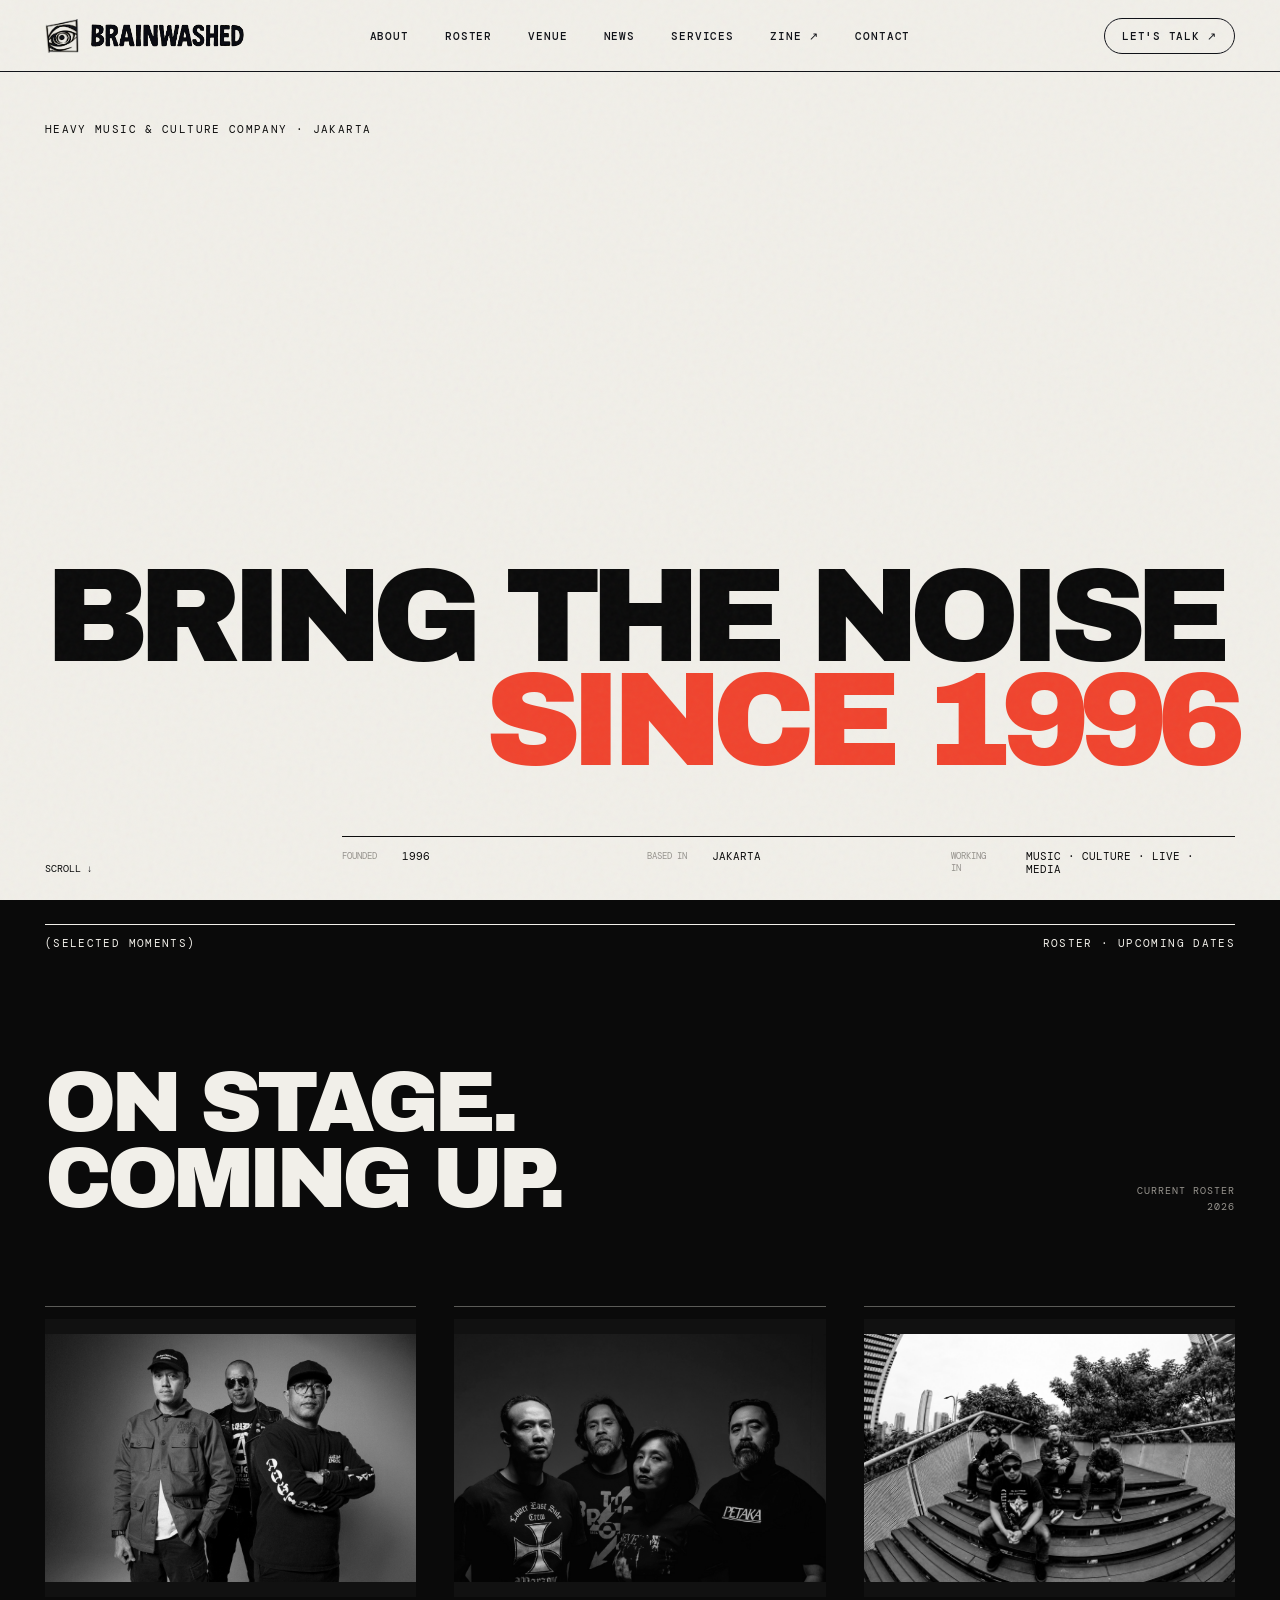
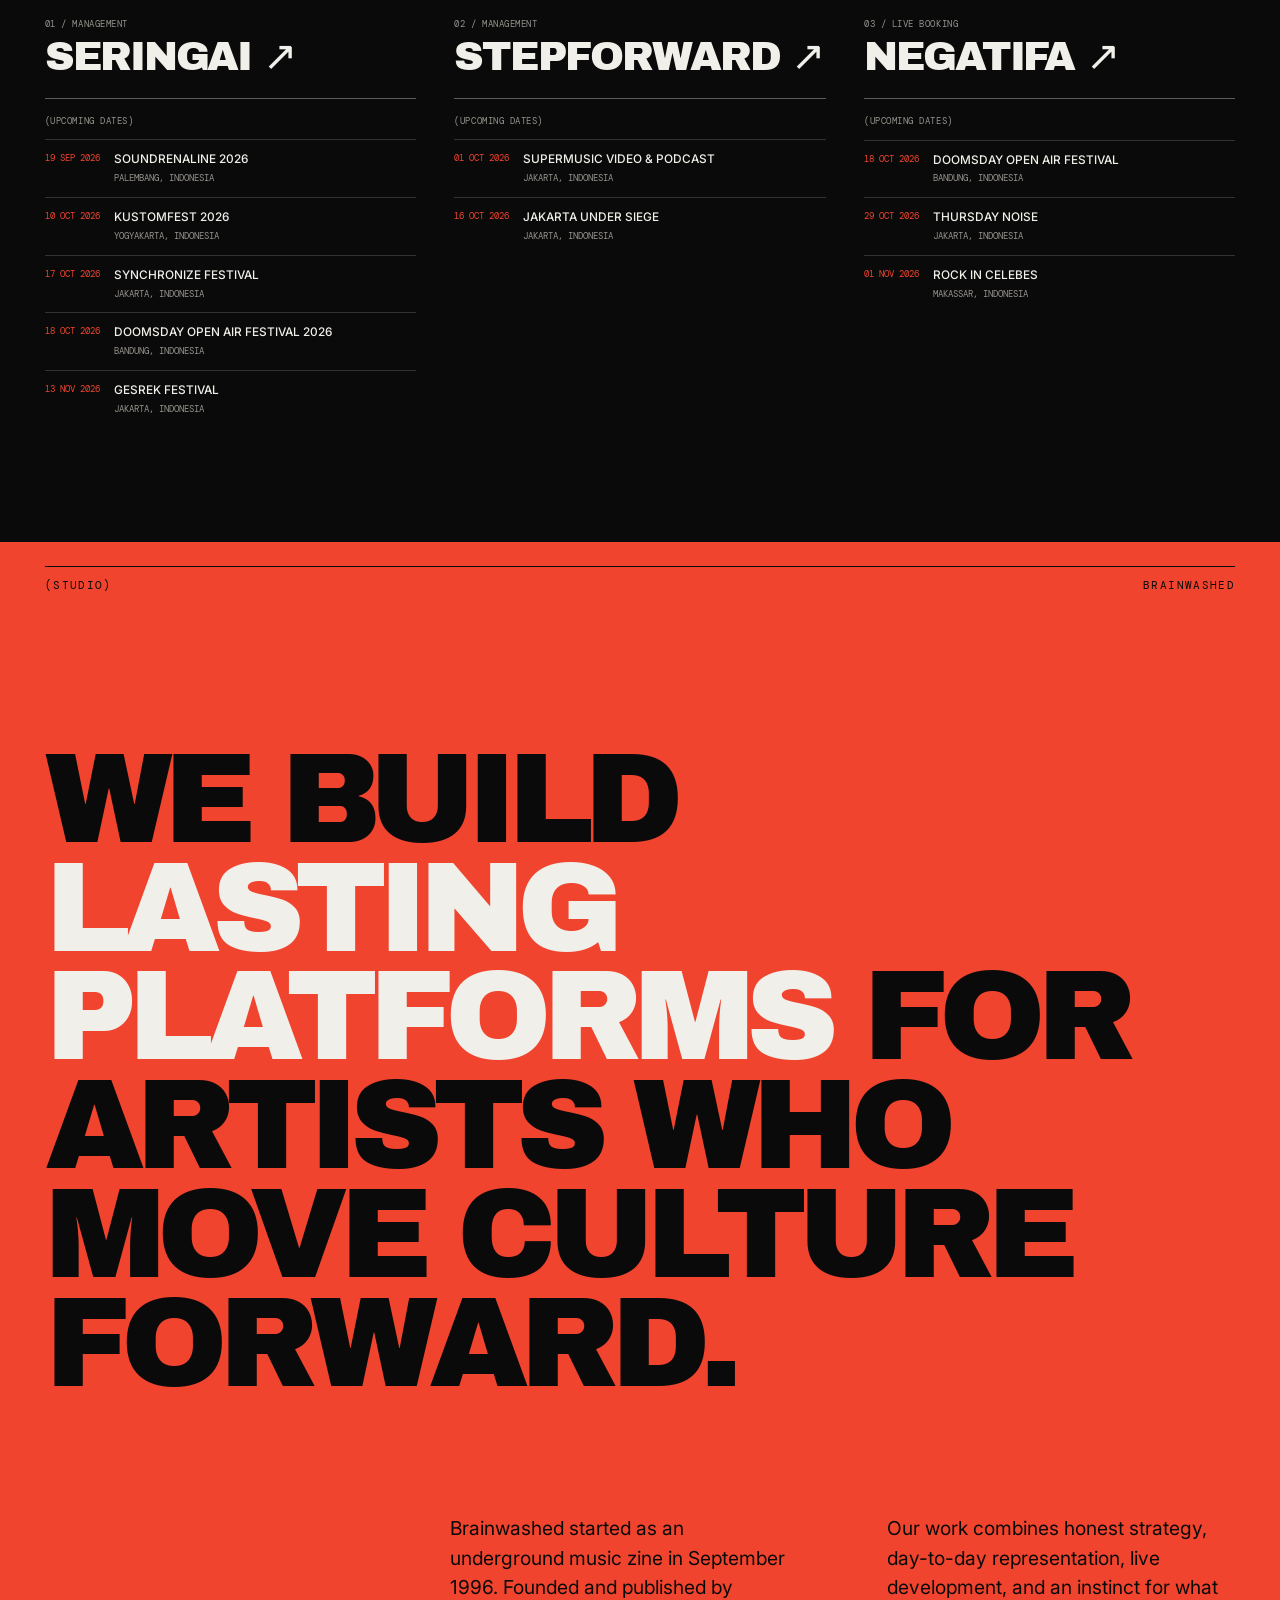
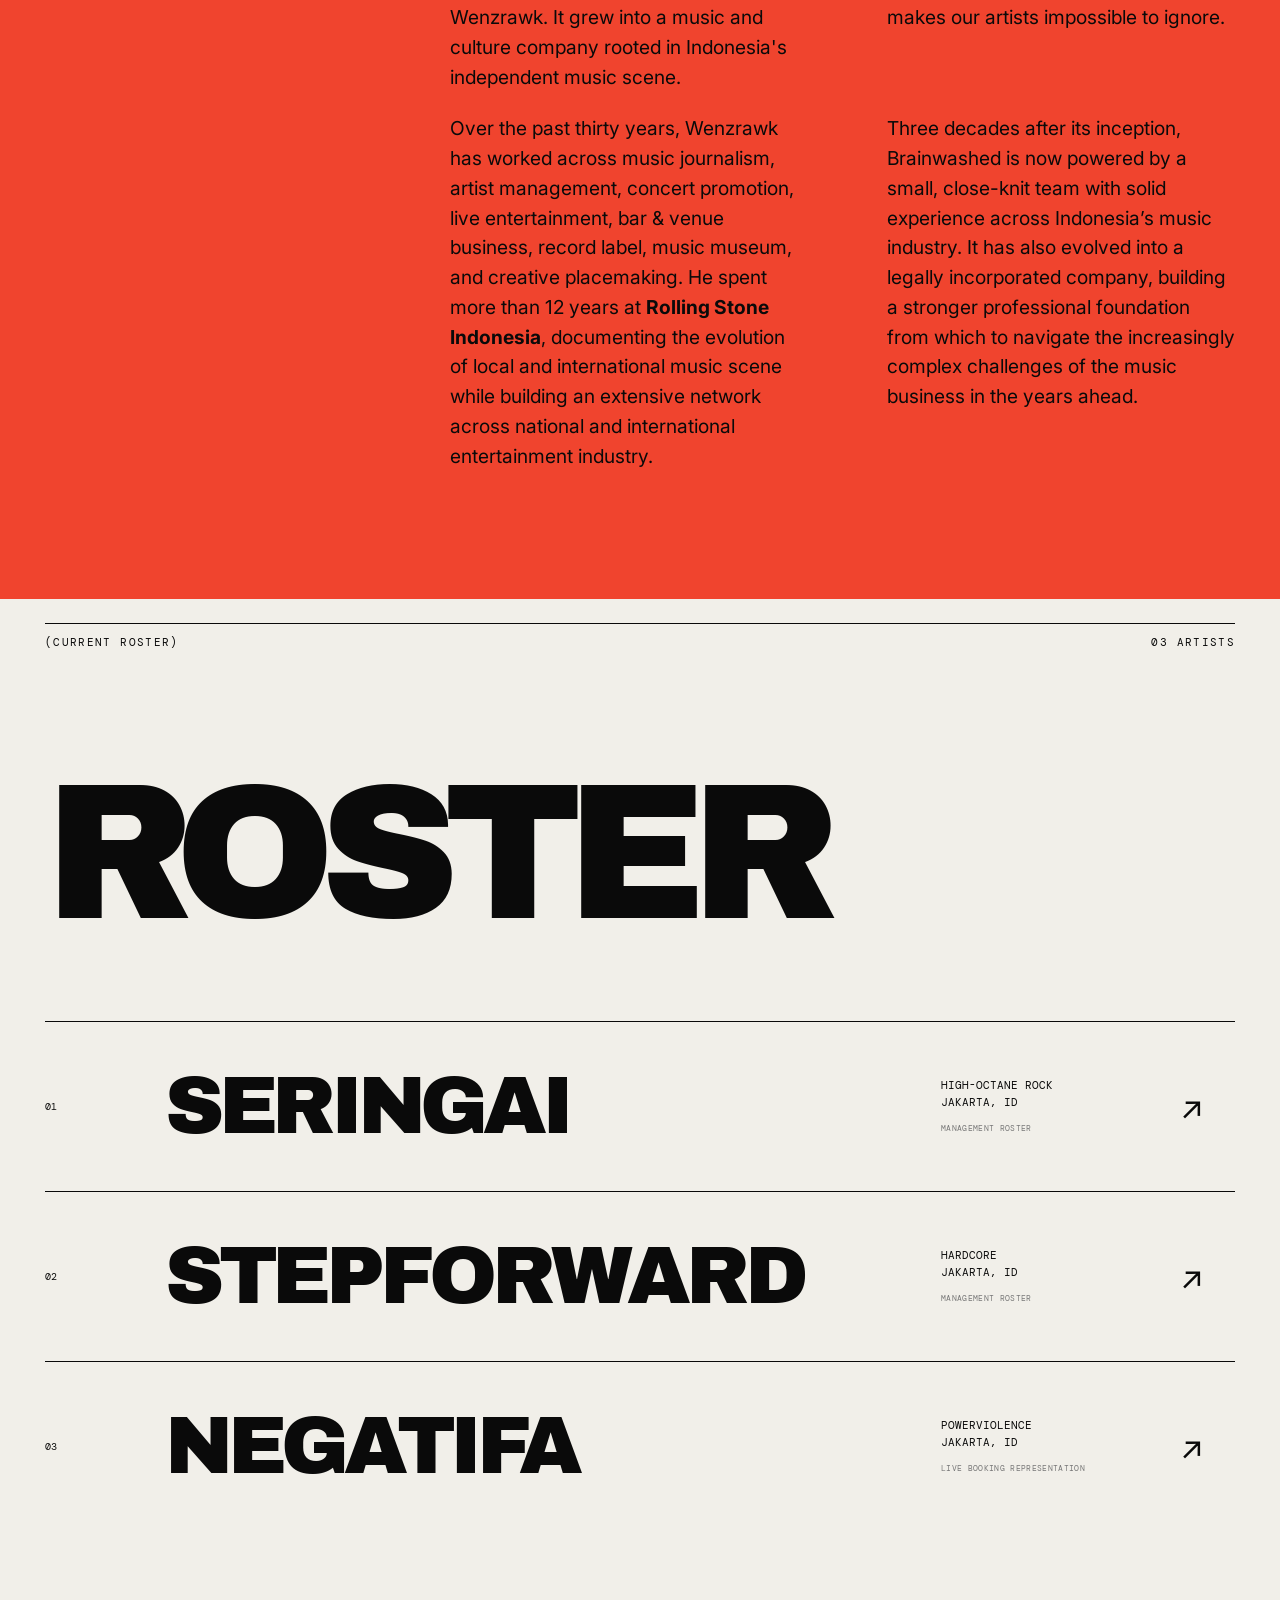
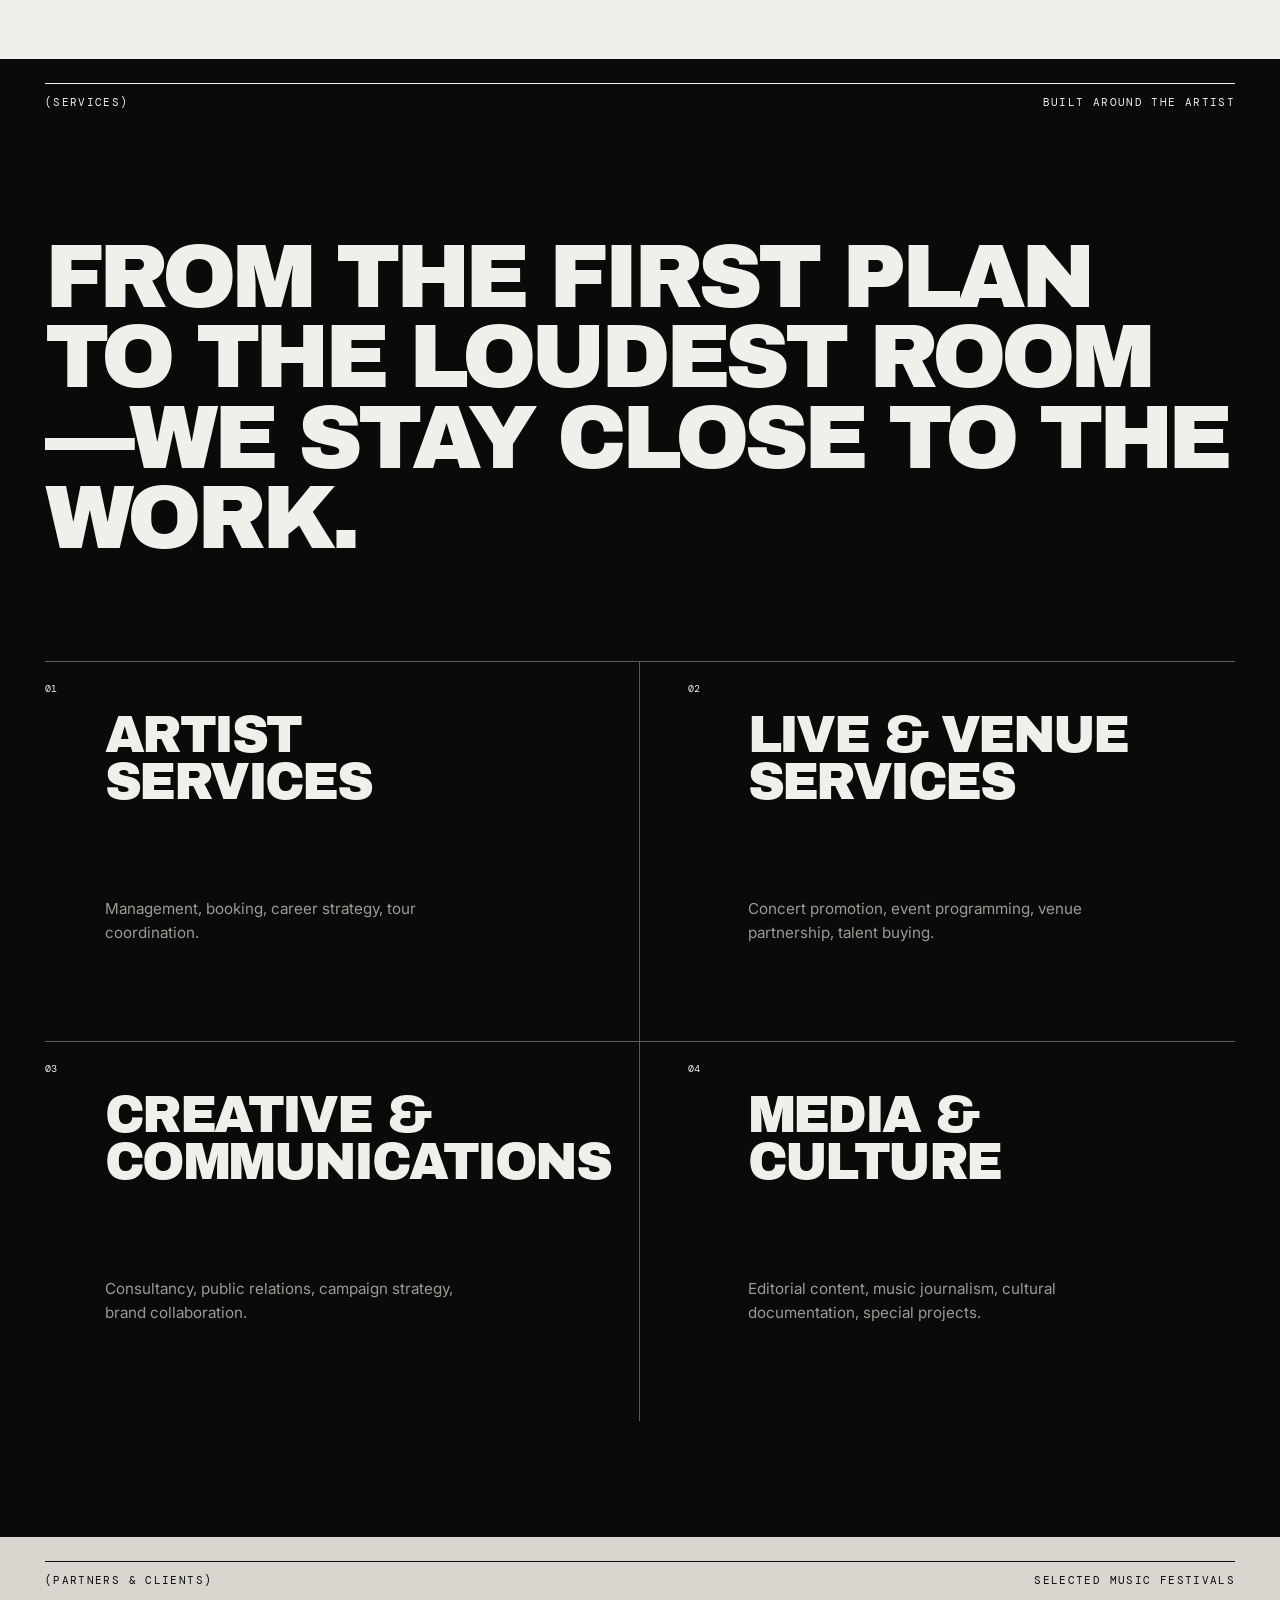
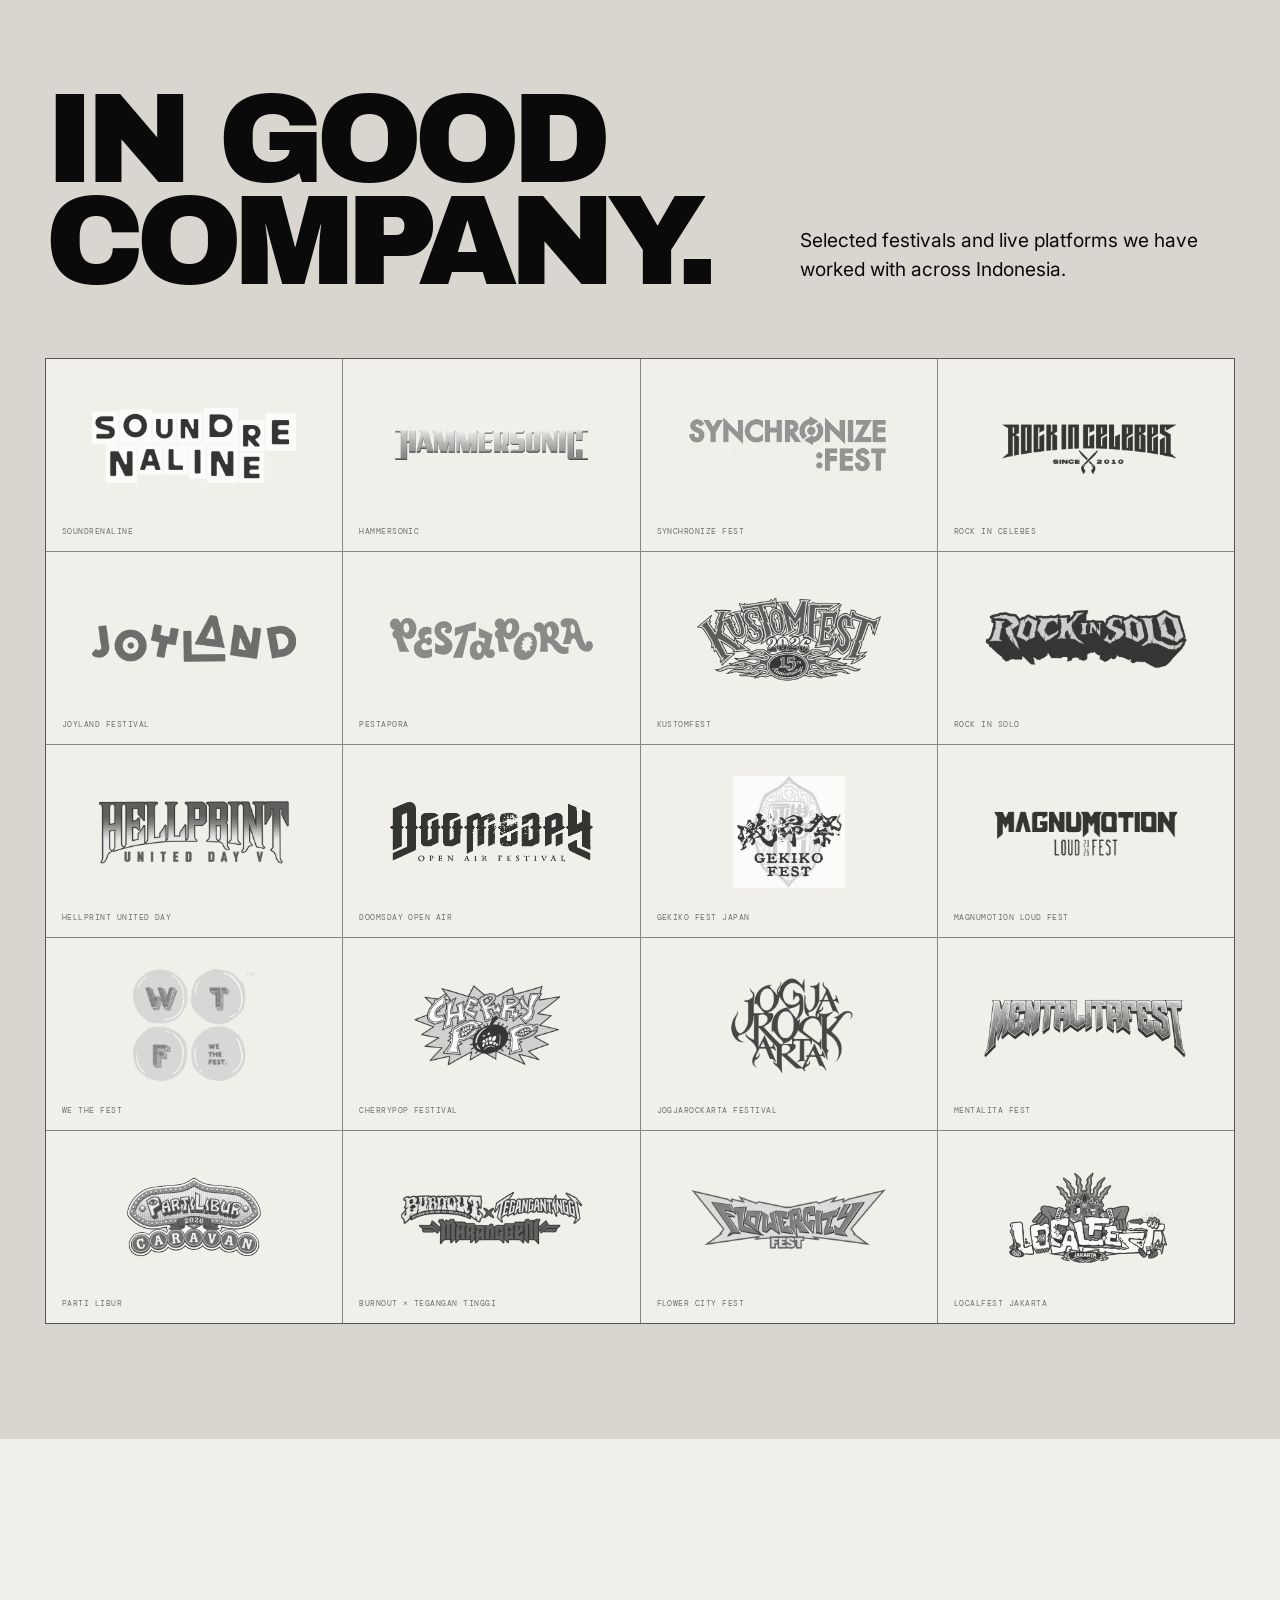
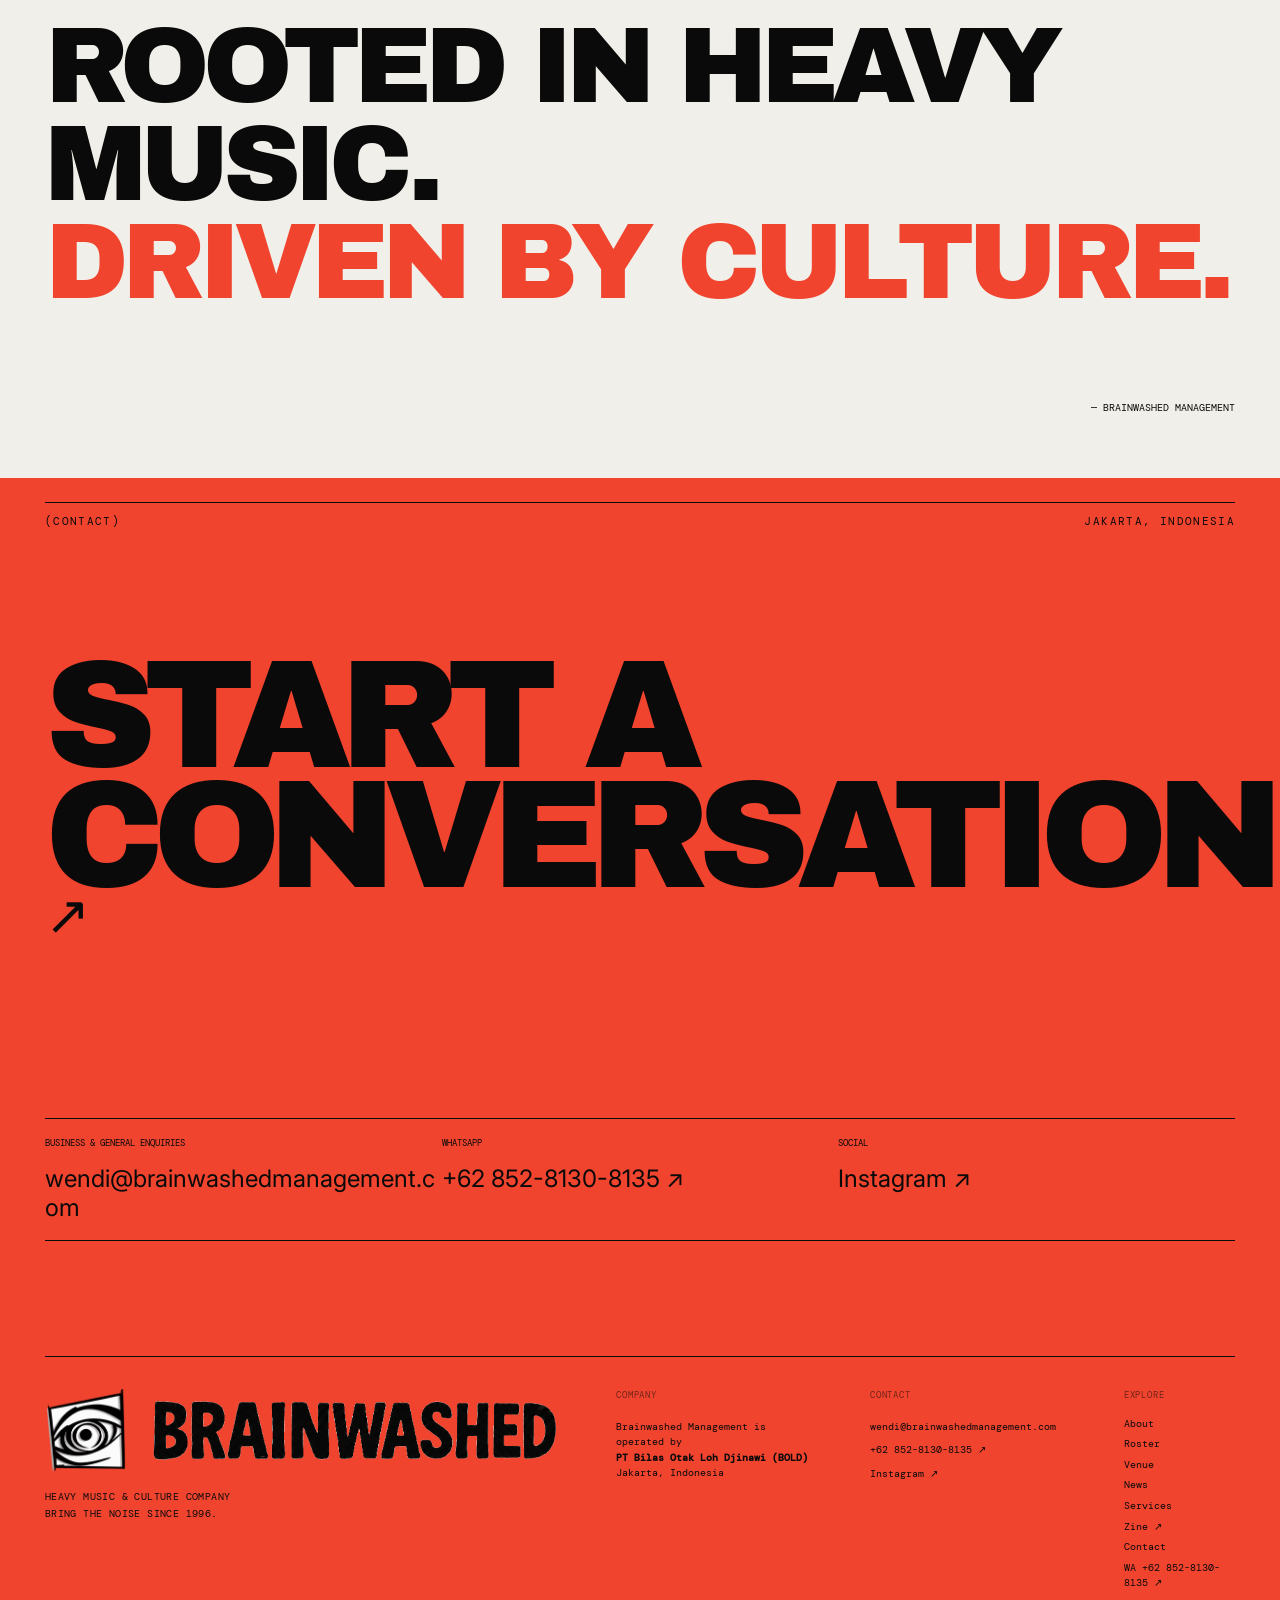
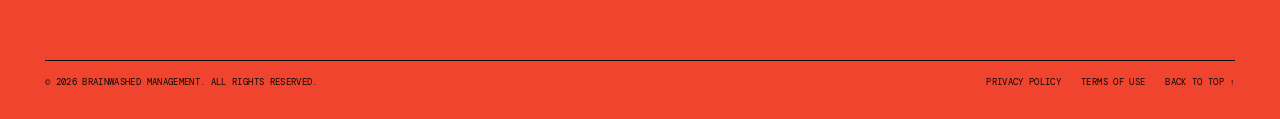
==== commit 6075121b: "Add Negatifa Thursday Noise date to selected moments" ====
--- a/index.html
+++ b/index.html
@@ -1,6 +1,9 @@
 <!doctype html>
 <html lang="en">
 <head>
+  <link rel="icon" type="image/png" sizes="512x512" href="/brainwashed_favicon_2.png">
+  <link rel="shortcut icon" href="/brainwashed_favicon_2.png">
+  <link rel="apple-touch-icon" href="/brainwashed_favicon_2.png">
   <meta charset="UTF-8">
   <meta name="viewport" content="width=device-width, initial-scale=1">
   <meta name="theme-color" content="#f1efe9">
@@ -98,7 +101,7 @@
         <article class="moment-artist reveal">
           <a class="moment-artist-image" href="artists/negatifa.html"><img src="negatifa-2026.jpg" alt="Negatifa band portrait, 2026" loading="lazy"></a>
           <div class="moment-artist-head"><span>03 / Live booking</span><h2><a href="artists/negatifa.html">Negatifa ↗</a></h2></div>
-          <div class="moment-dates"><h3>(Upcoming dates)</h3><div class="moment-date"><time datetime="2026-10-18">18 Oct 2026</time><strong>Doomsday Open Air Festival</strong><span>Bandung, Indonesia</span></div><div class="moment-date"><time datetime="2026-11-01">01 Nov 2026</time><strong>Rock in Celebes</strong><span>Makassar, Indonesia</span></div></div>
+          <div class="moment-dates"><h3>(Upcoming dates)</h3><div class="moment-date"><time datetime="2026-10-18">18 Oct 2026</time><strong>Doomsday Open Air Festival</strong><span>Bandung, Indonesia</span></div><div class="moment-date"><time datetime="2026-10-29">29 Oct 2026</time><strong>Thursday Noise</strong><span>Jakarta, Indonesia</span></div><div class="moment-date"><time datetime="2026-11-01">01 Nov 2026</time><strong>Rock in Celebes</strong><span>Makassar, Indonesia</span></div></div>
         </article>
       </div>
     </section>
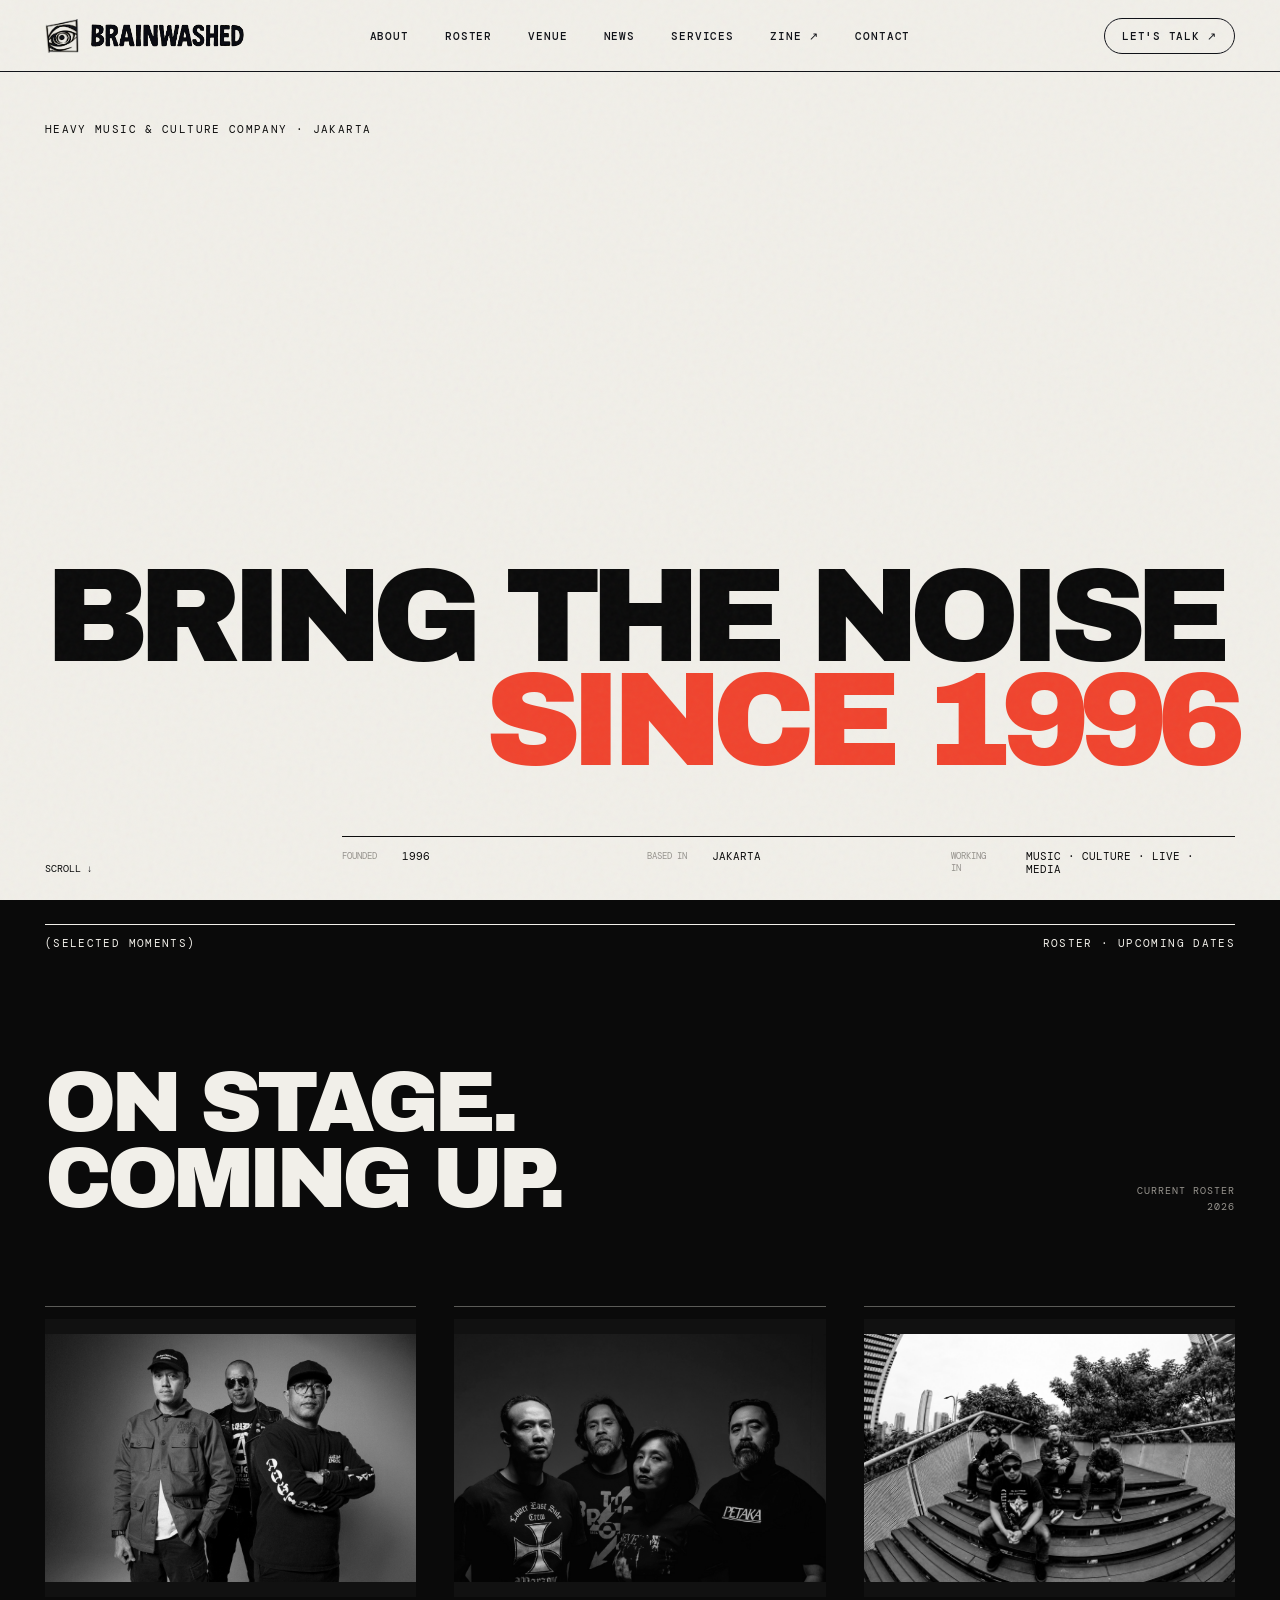
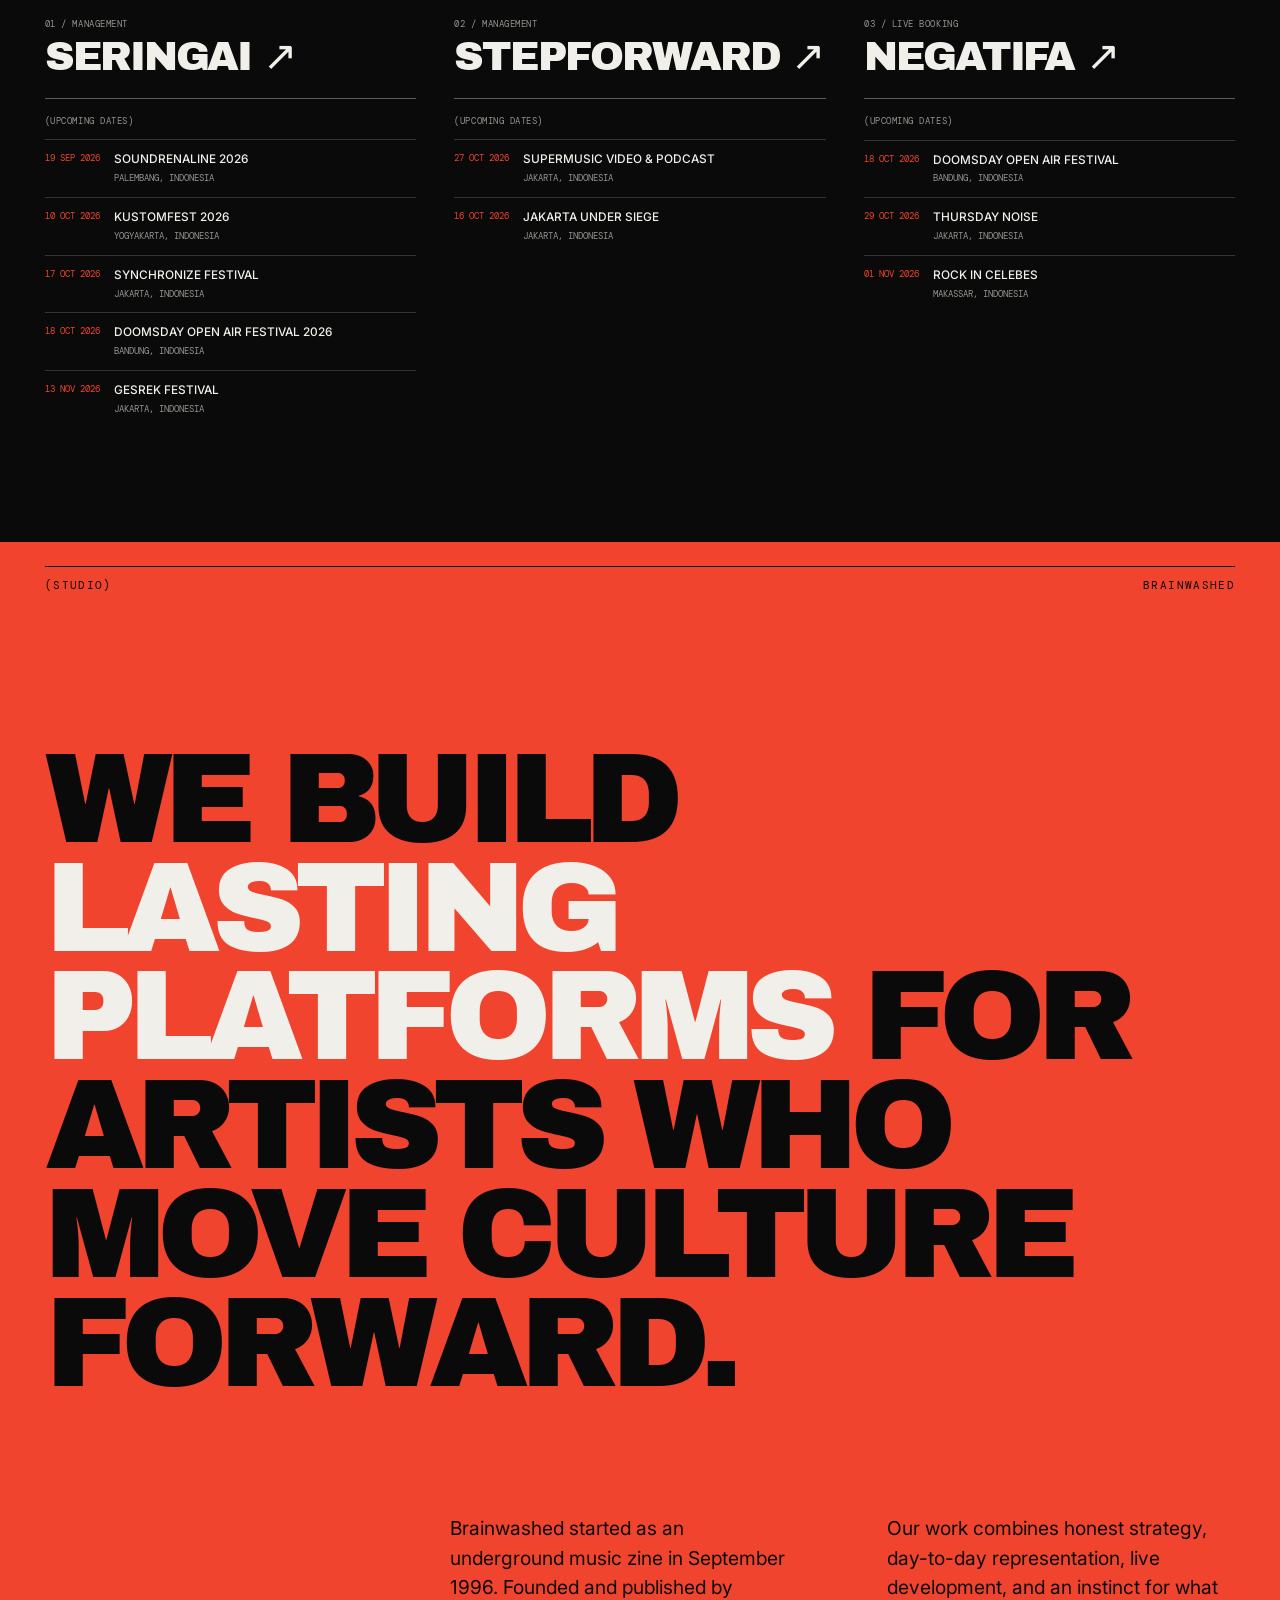
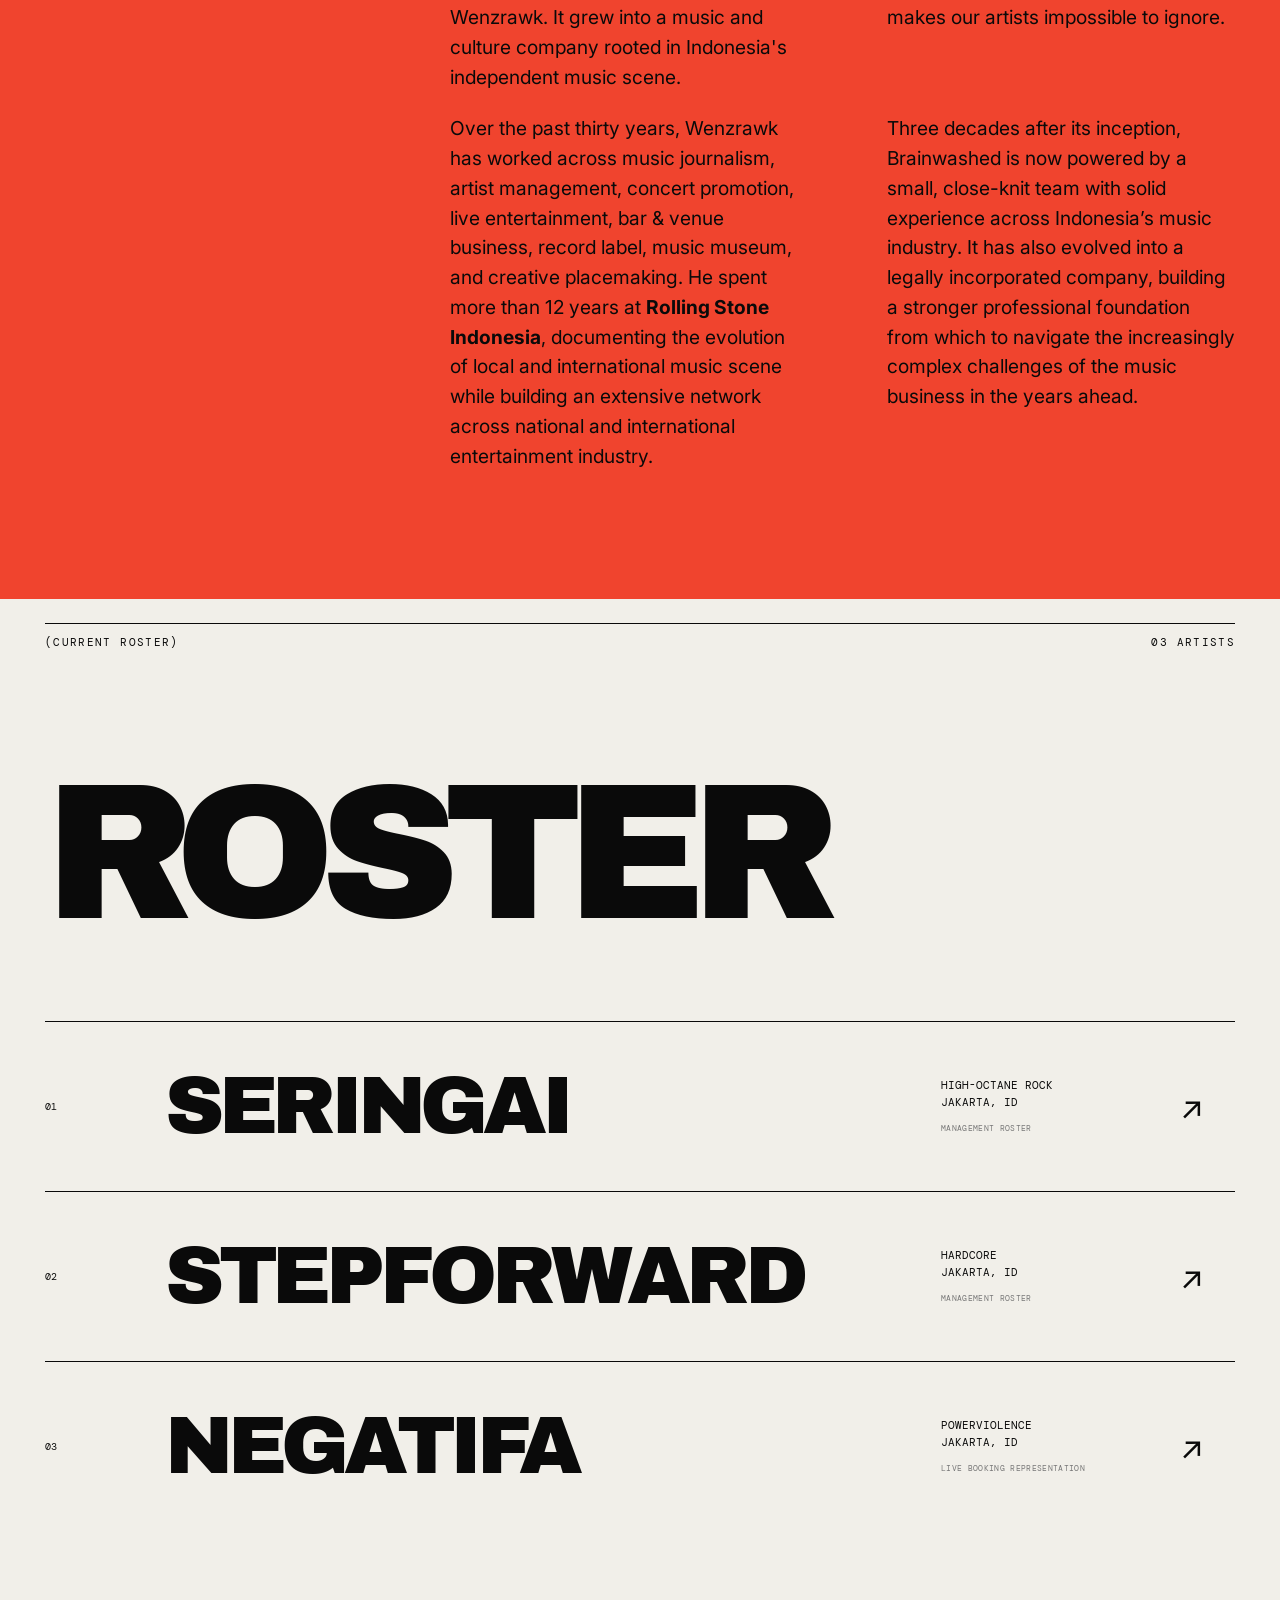
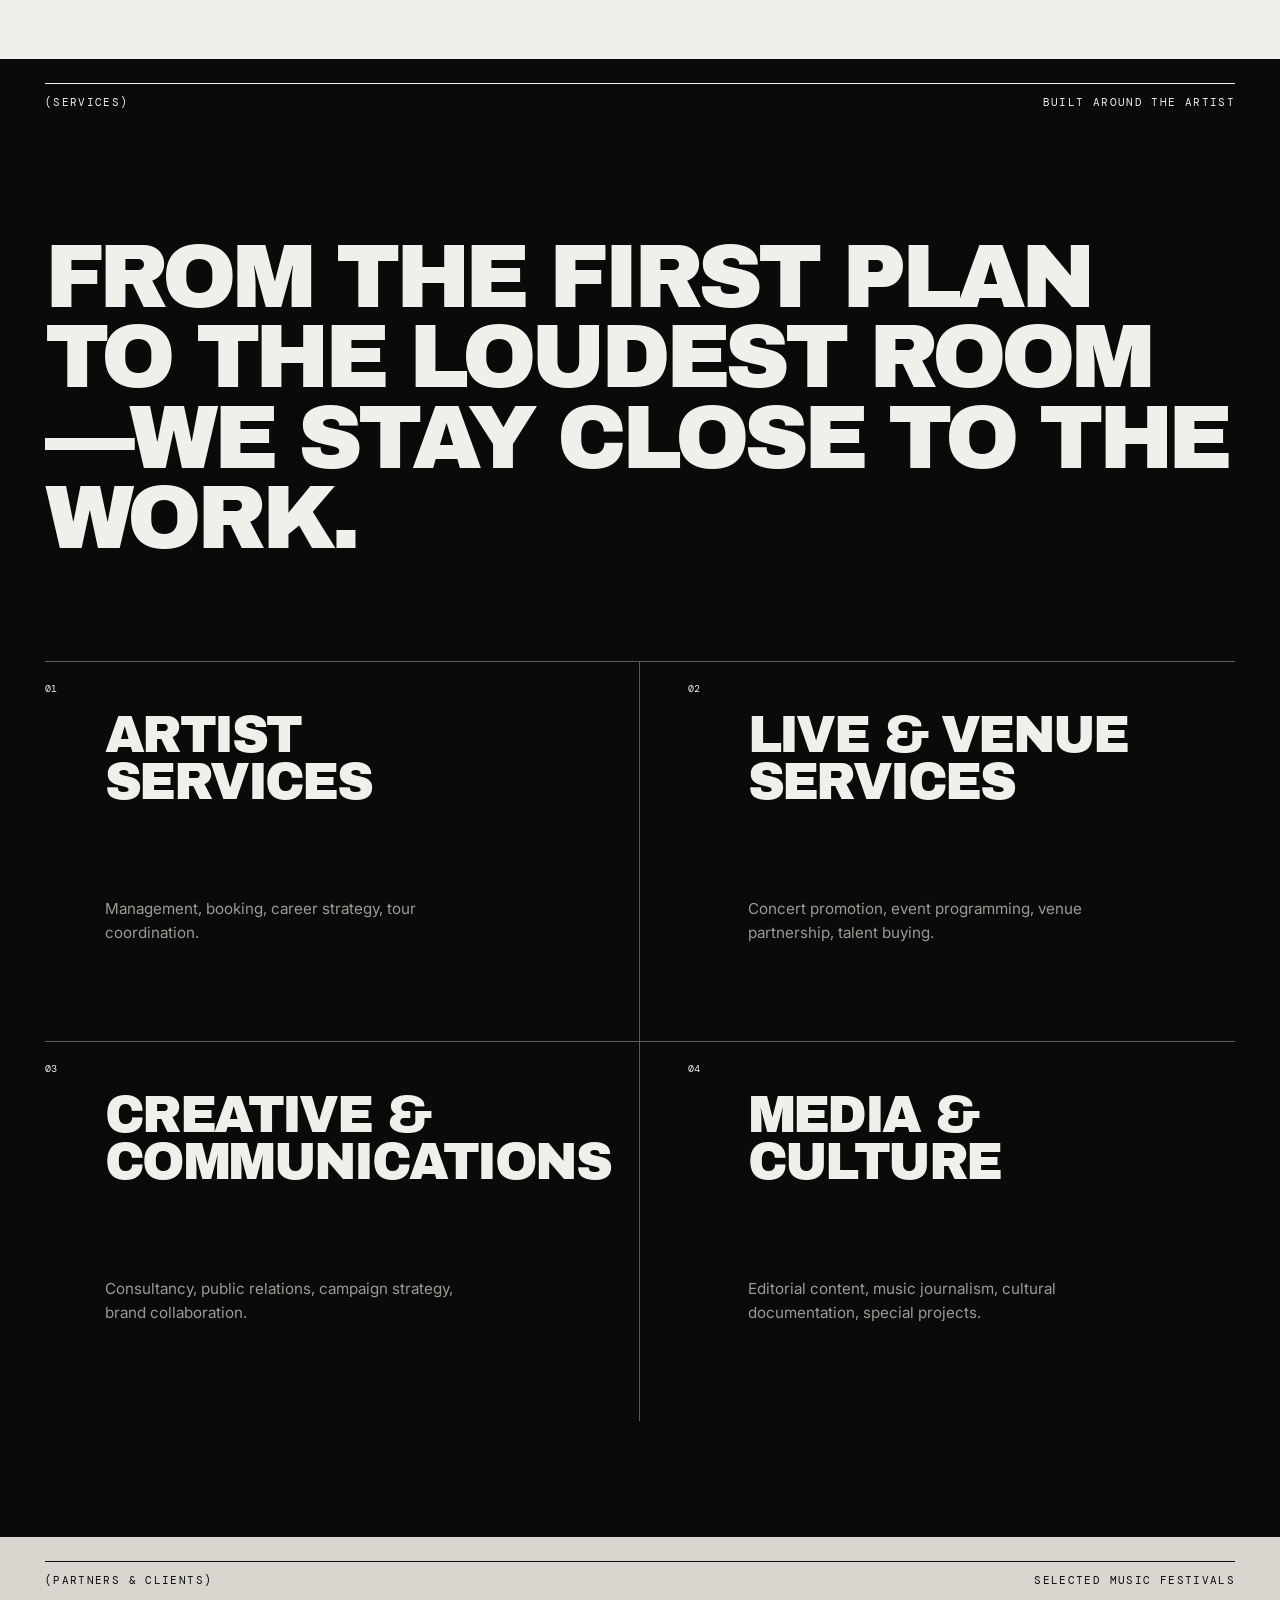
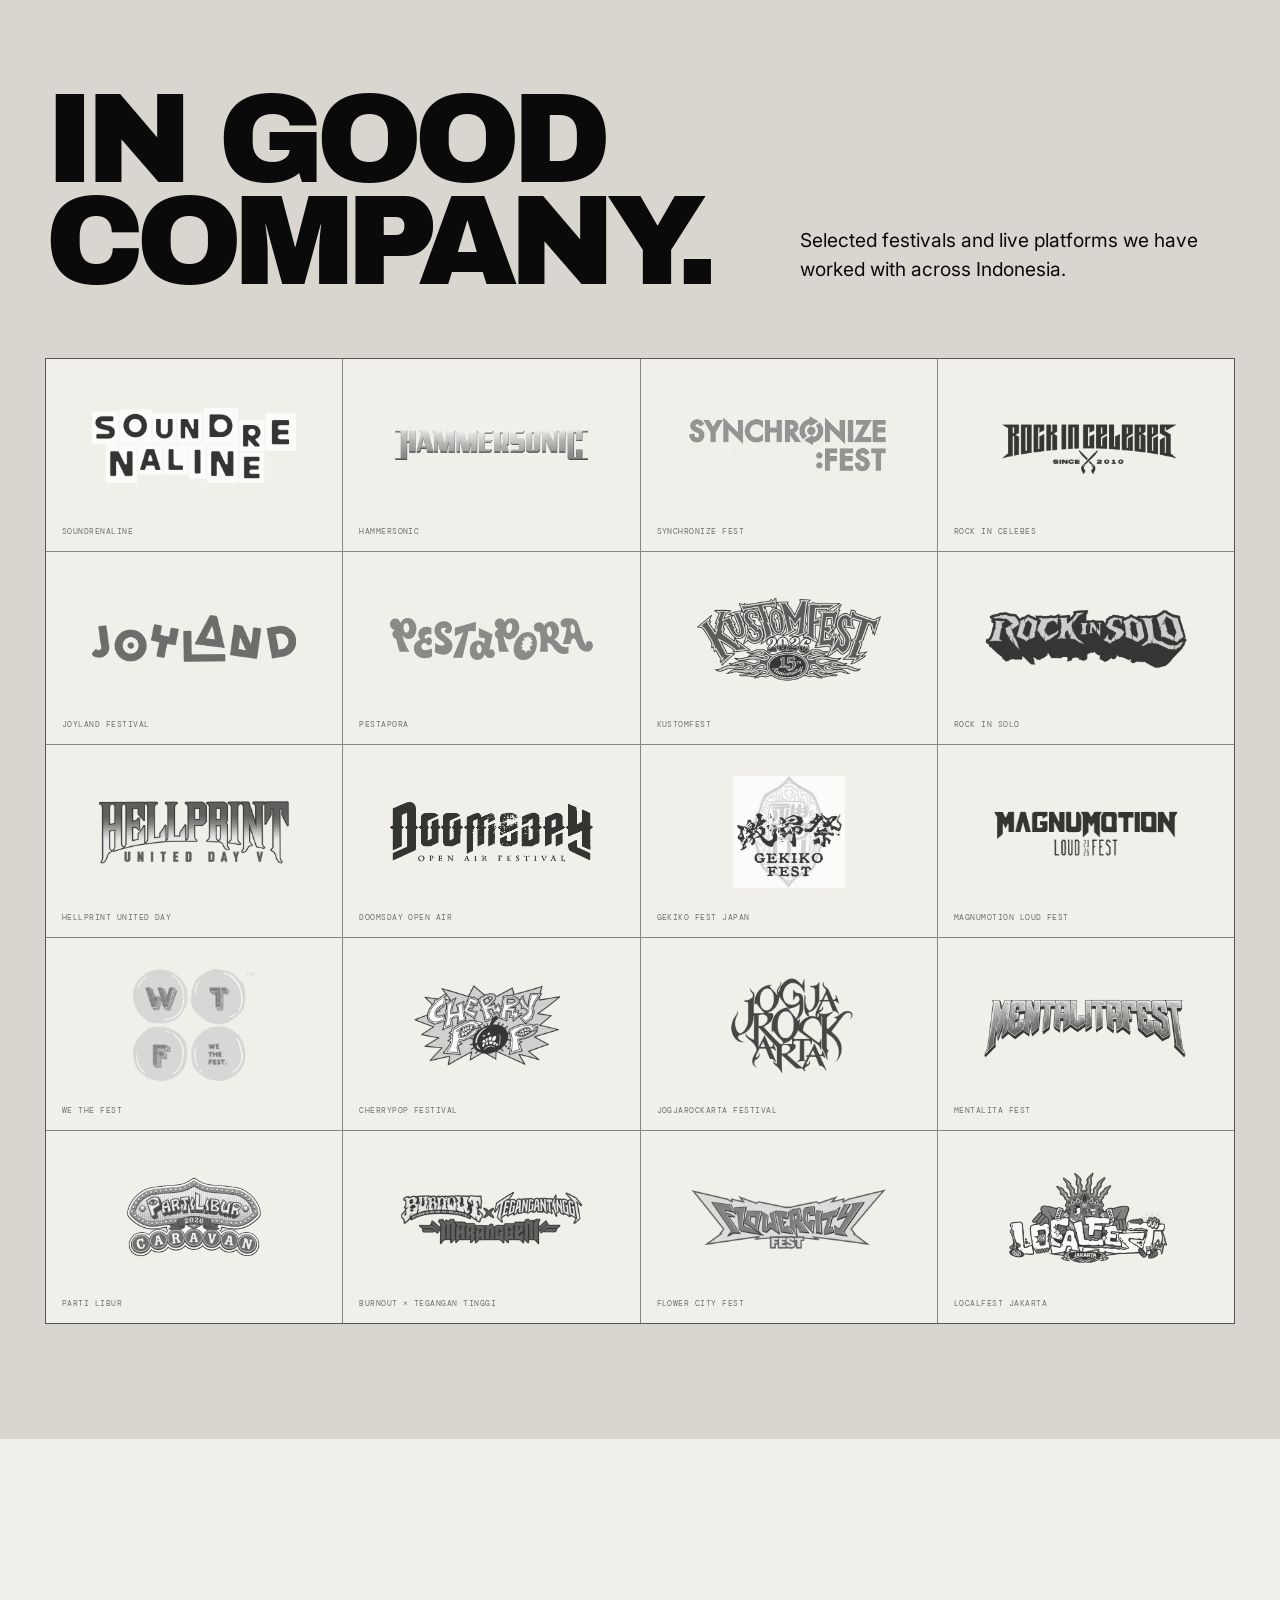
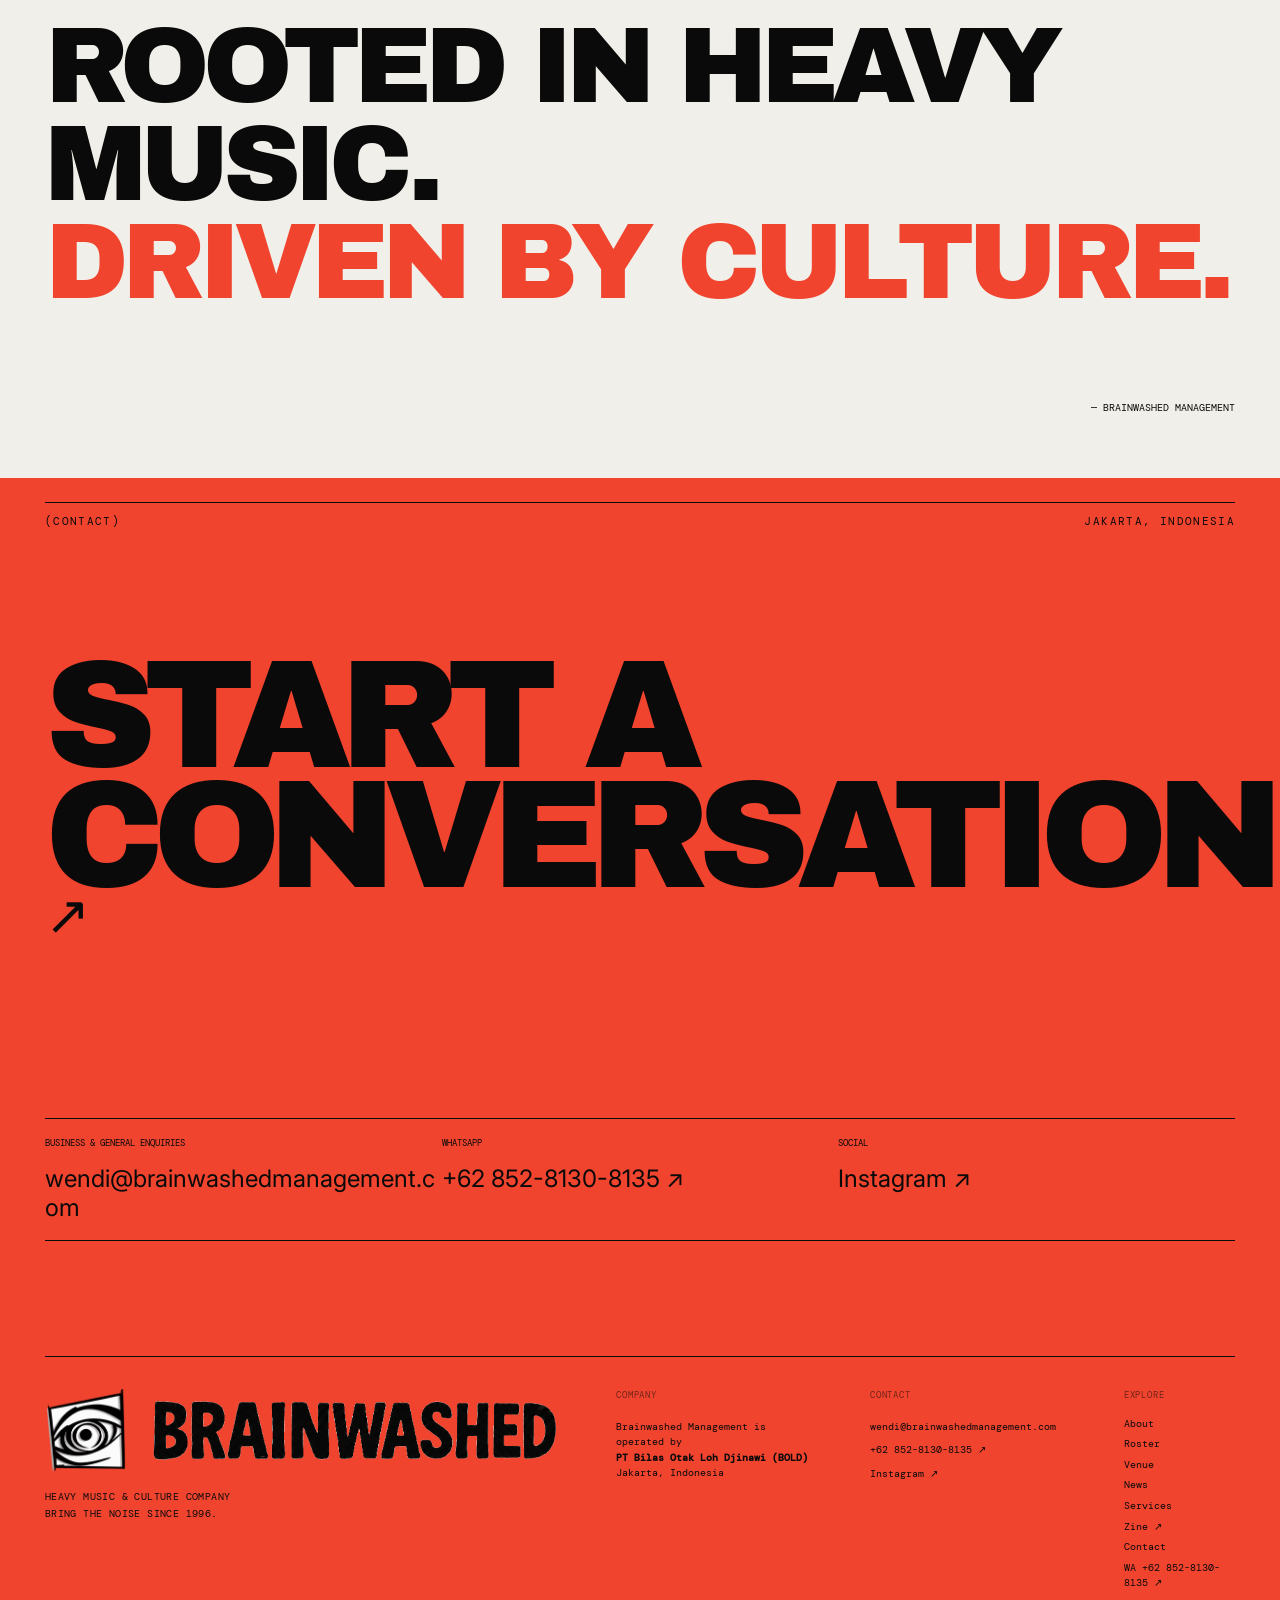
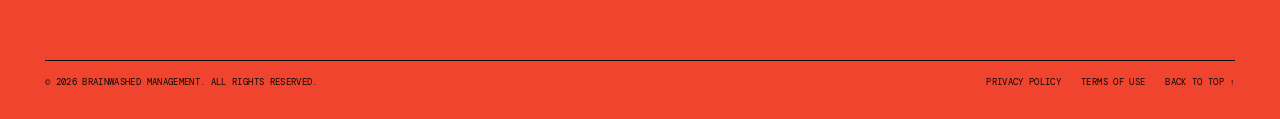
==== commit f25dbf9f: "Update Stepforward Supermusic date to October 27" ====
--- a/index.html
+++ b/index.html
@@ -96,7 +96,7 @@
         <article class="moment-artist reveal">
           <a class="moment-artist-image" href="artists/stepforward.html"><img src="stepforward-2026.jpeg" alt="Stepforward band portrait, 2026" loading="lazy"></a>
           <div class="moment-artist-head"><span>02 / Management</span><h2><a href="artists/stepforward.html">Stepforward ↗</a></h2></div>
-          <div class="moment-dates"><h3>(Upcoming dates)</h3><div class="moment-date"><time datetime="2026-10-01">01 Oct 2026</time><strong>Supermusic Video &amp; Podcast</strong><span>Jakarta, Indonesia</span></div><div class="moment-date"><time datetime="2026-10-16">16 Oct 2026</time><strong>Jakarta Under Siege</strong><span>Jakarta, Indonesia</span></div></div>
+          <div class="moment-dates"><h3>(Upcoming dates)</h3><div class="moment-date"><time datetime="2026-10-27">27 Oct 2026</time><strong>Supermusic Video &amp; Podcast</strong><span>Jakarta, Indonesia</span></div><div class="moment-date"><time datetime="2026-10-16">16 Oct 2026</time><strong>Jakarta Under Siege</strong><span>Jakarta, Indonesia</span></div></div>
         </article>
         <article class="moment-artist reveal">
           <a class="moment-artist-image" href="artists/negatifa.html"><img src="negatifa-2026.jpg" alt="Negatifa band portrait, 2026" loading="lazy"></a>
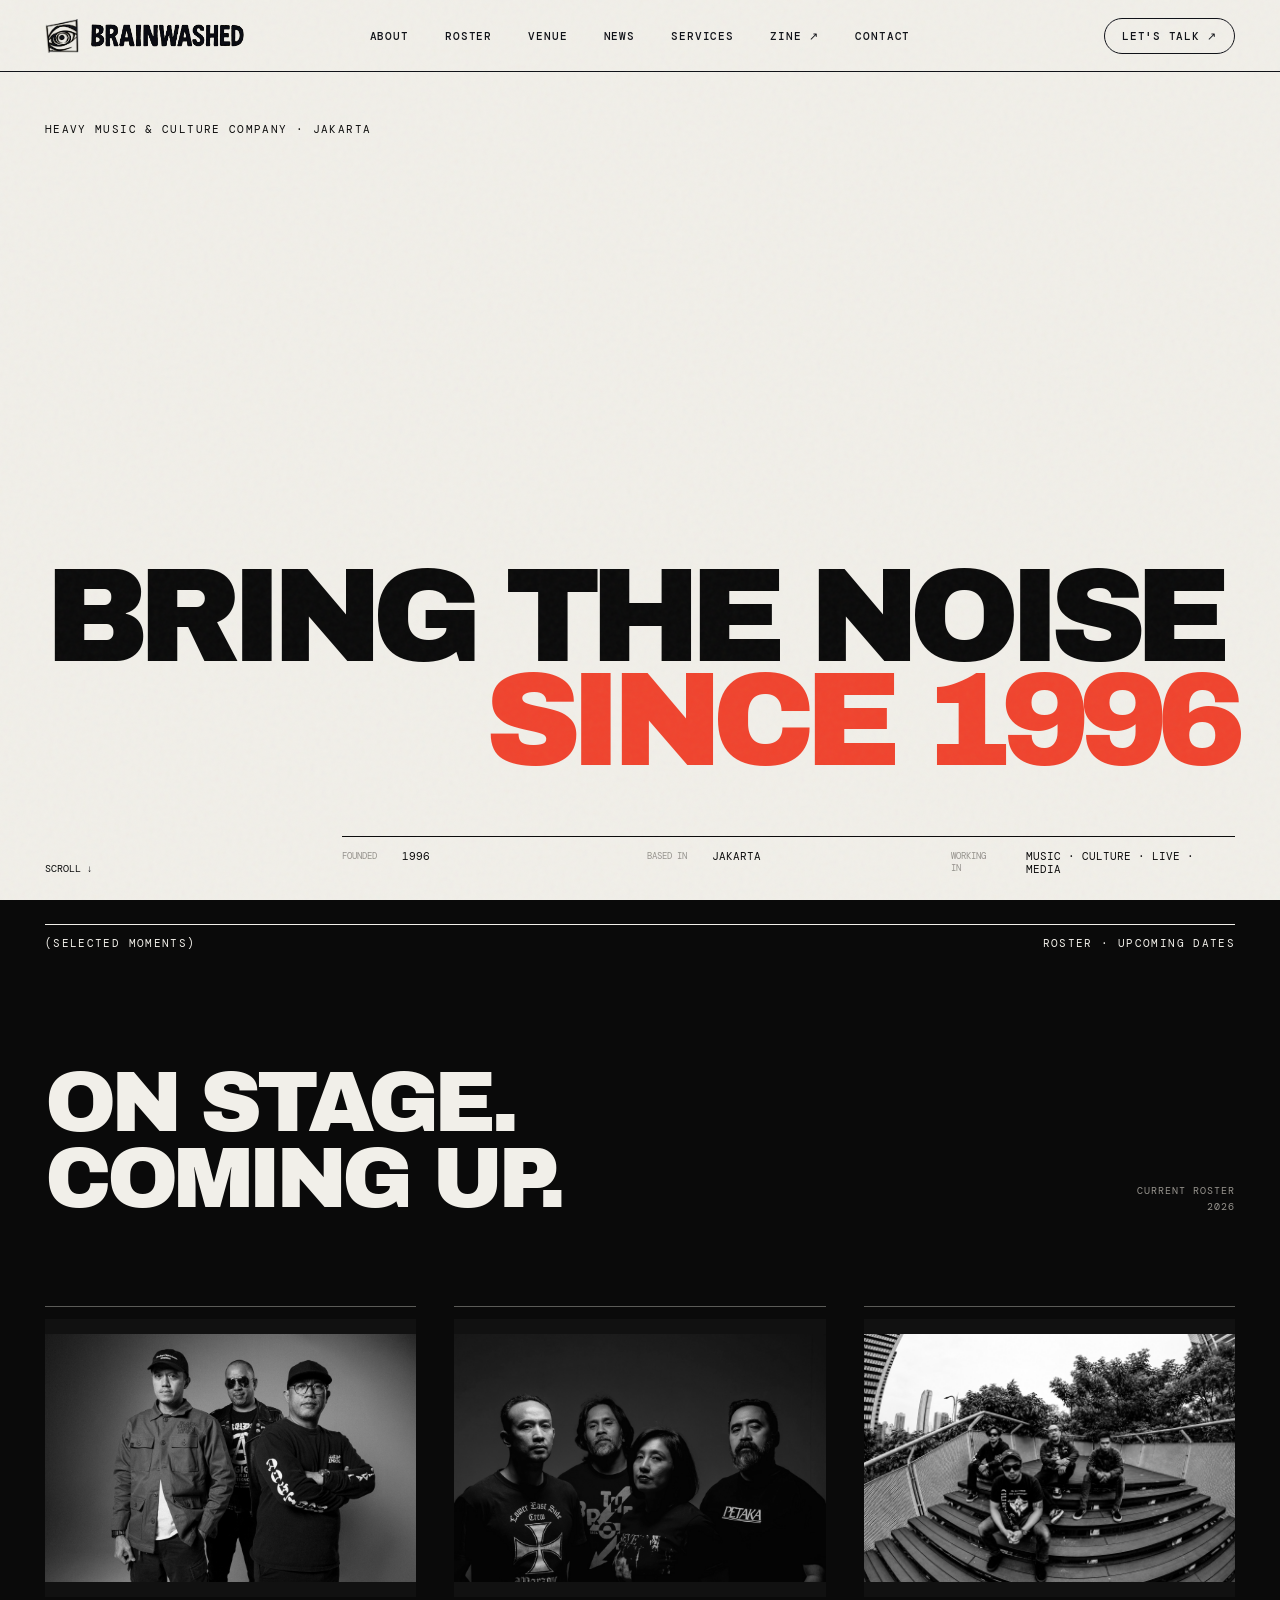
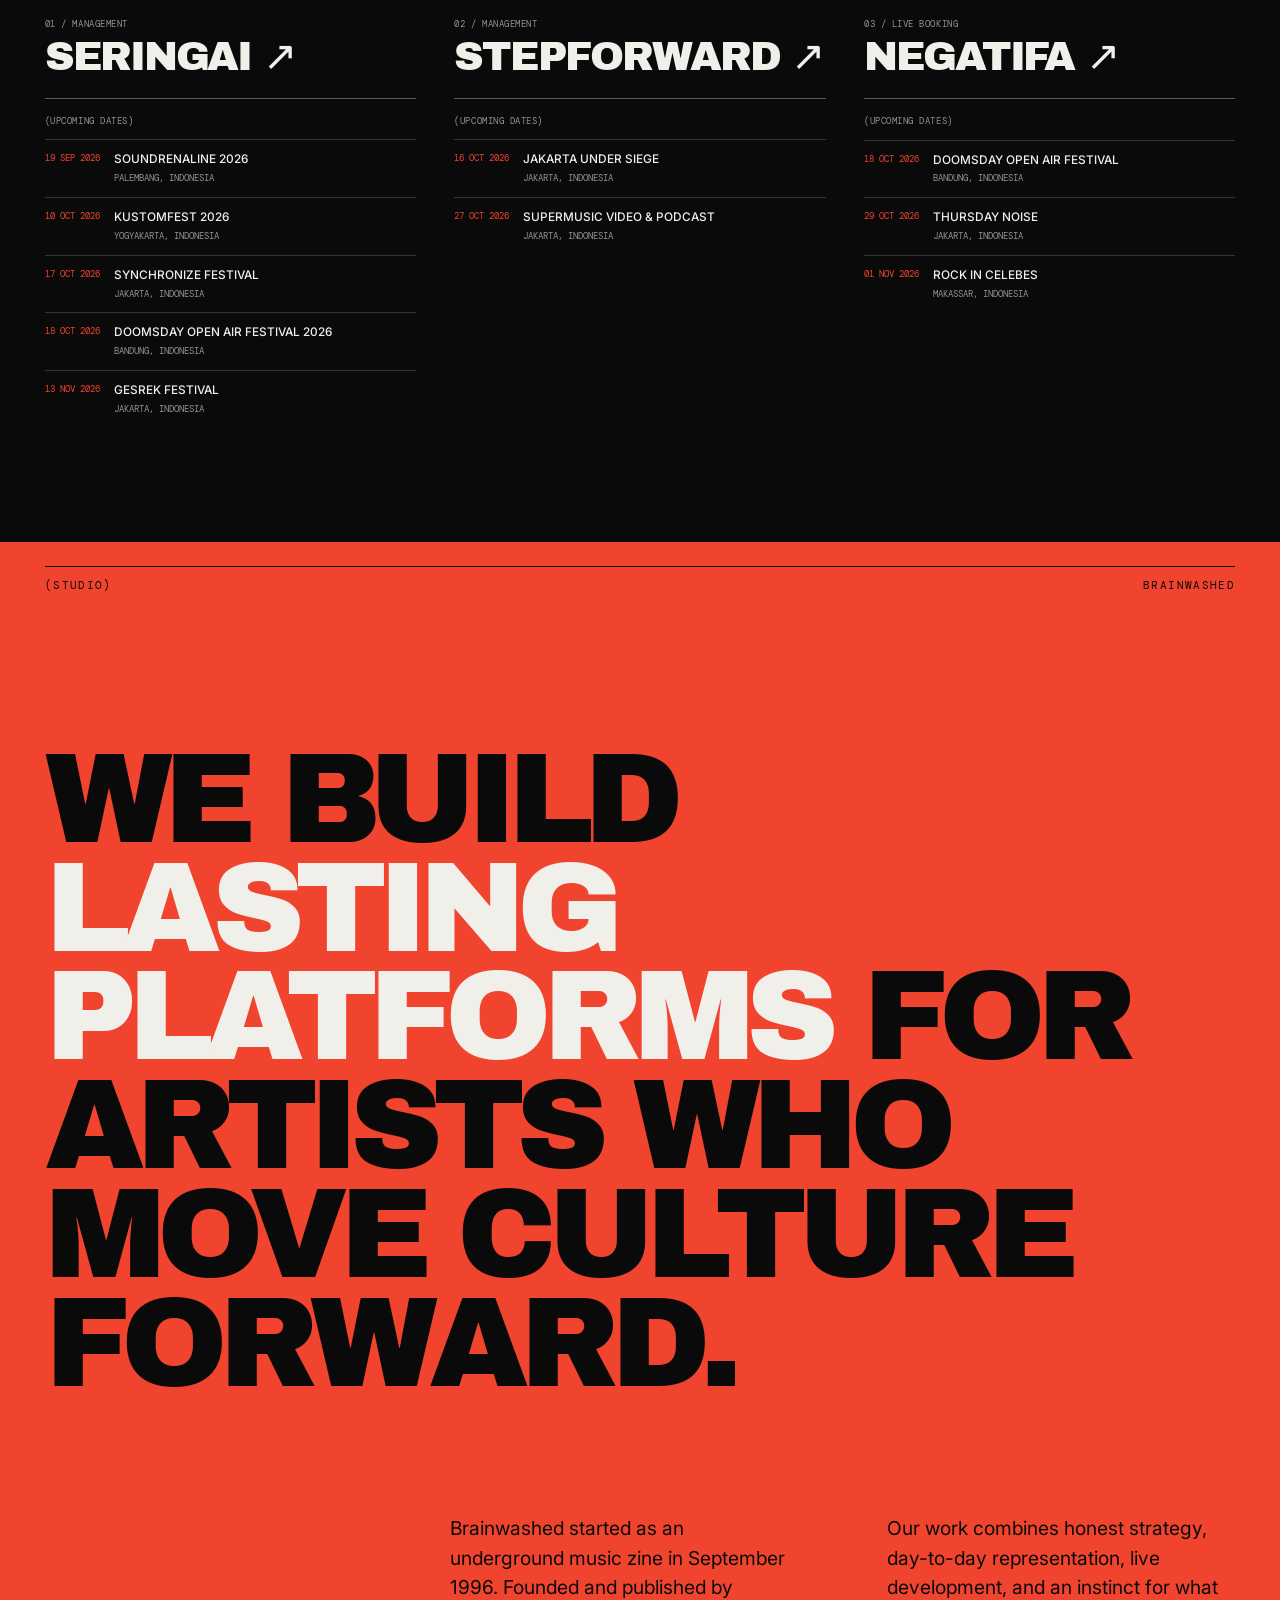
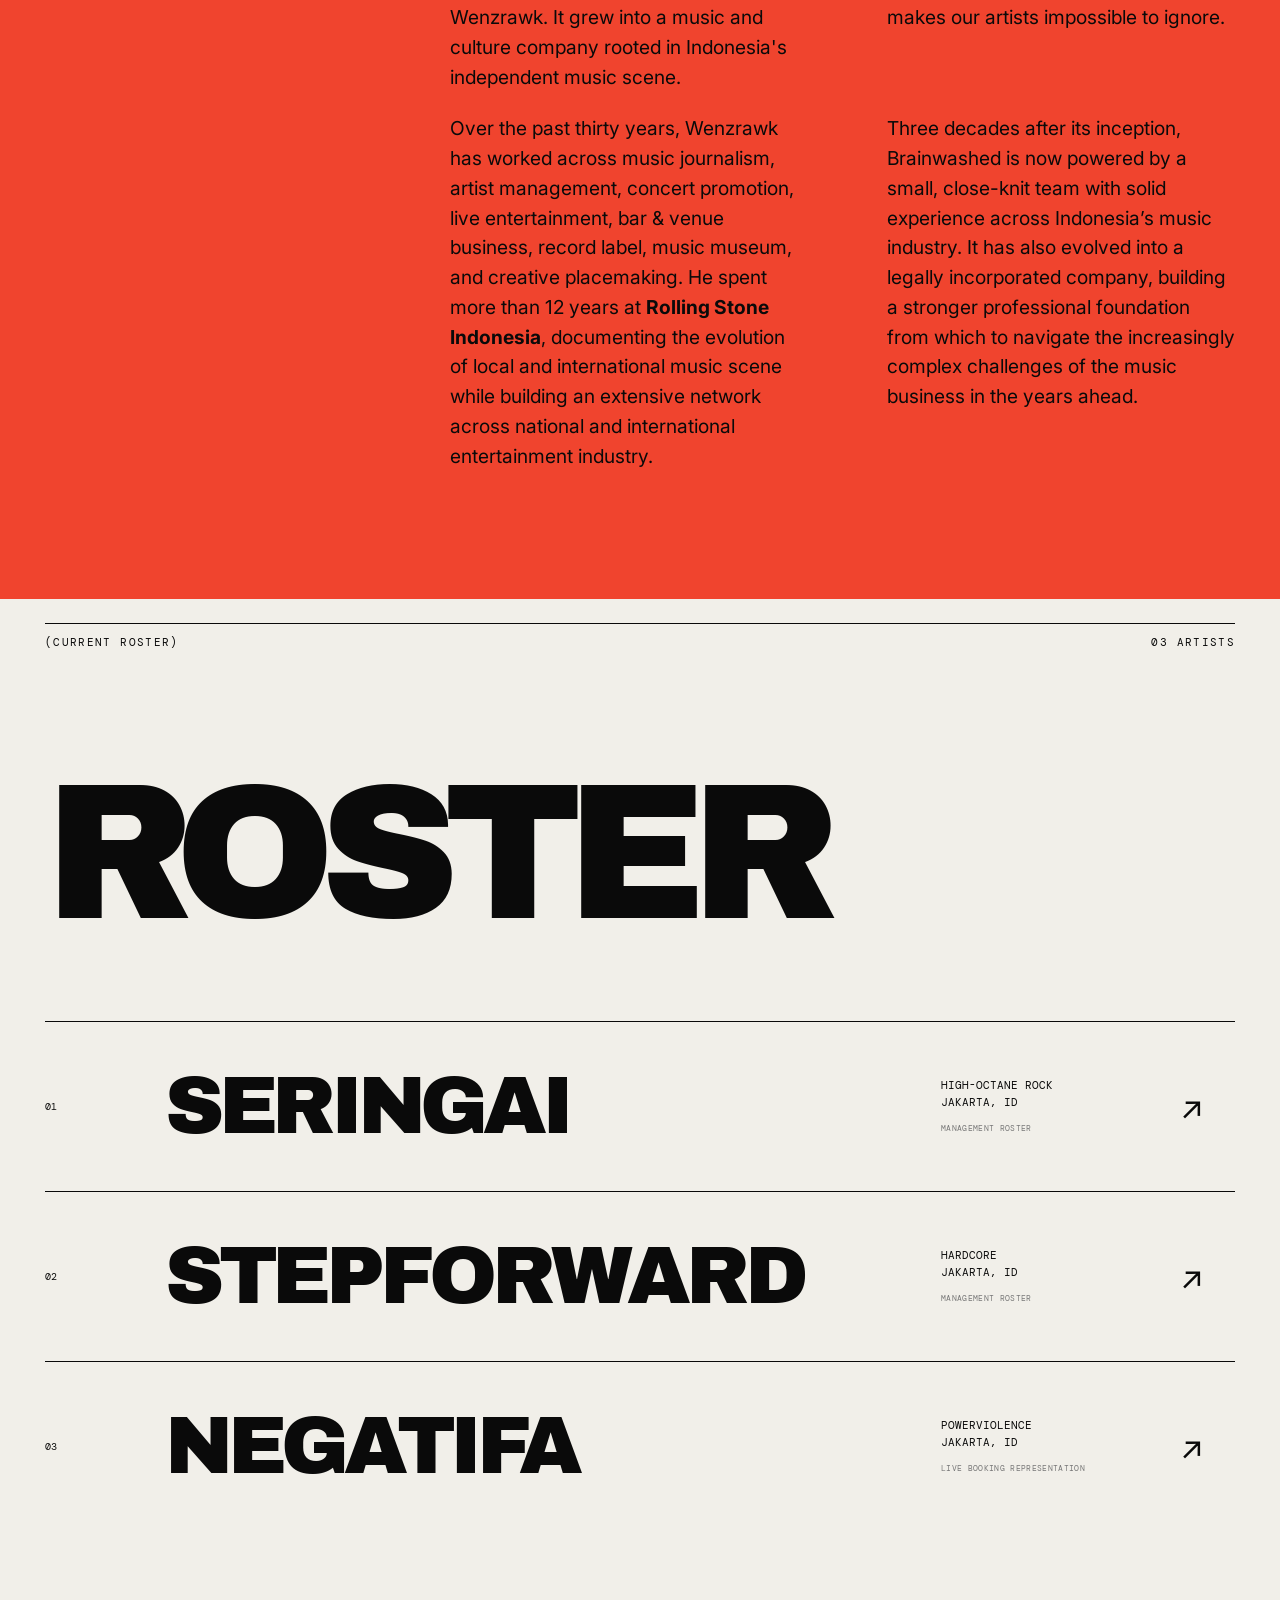
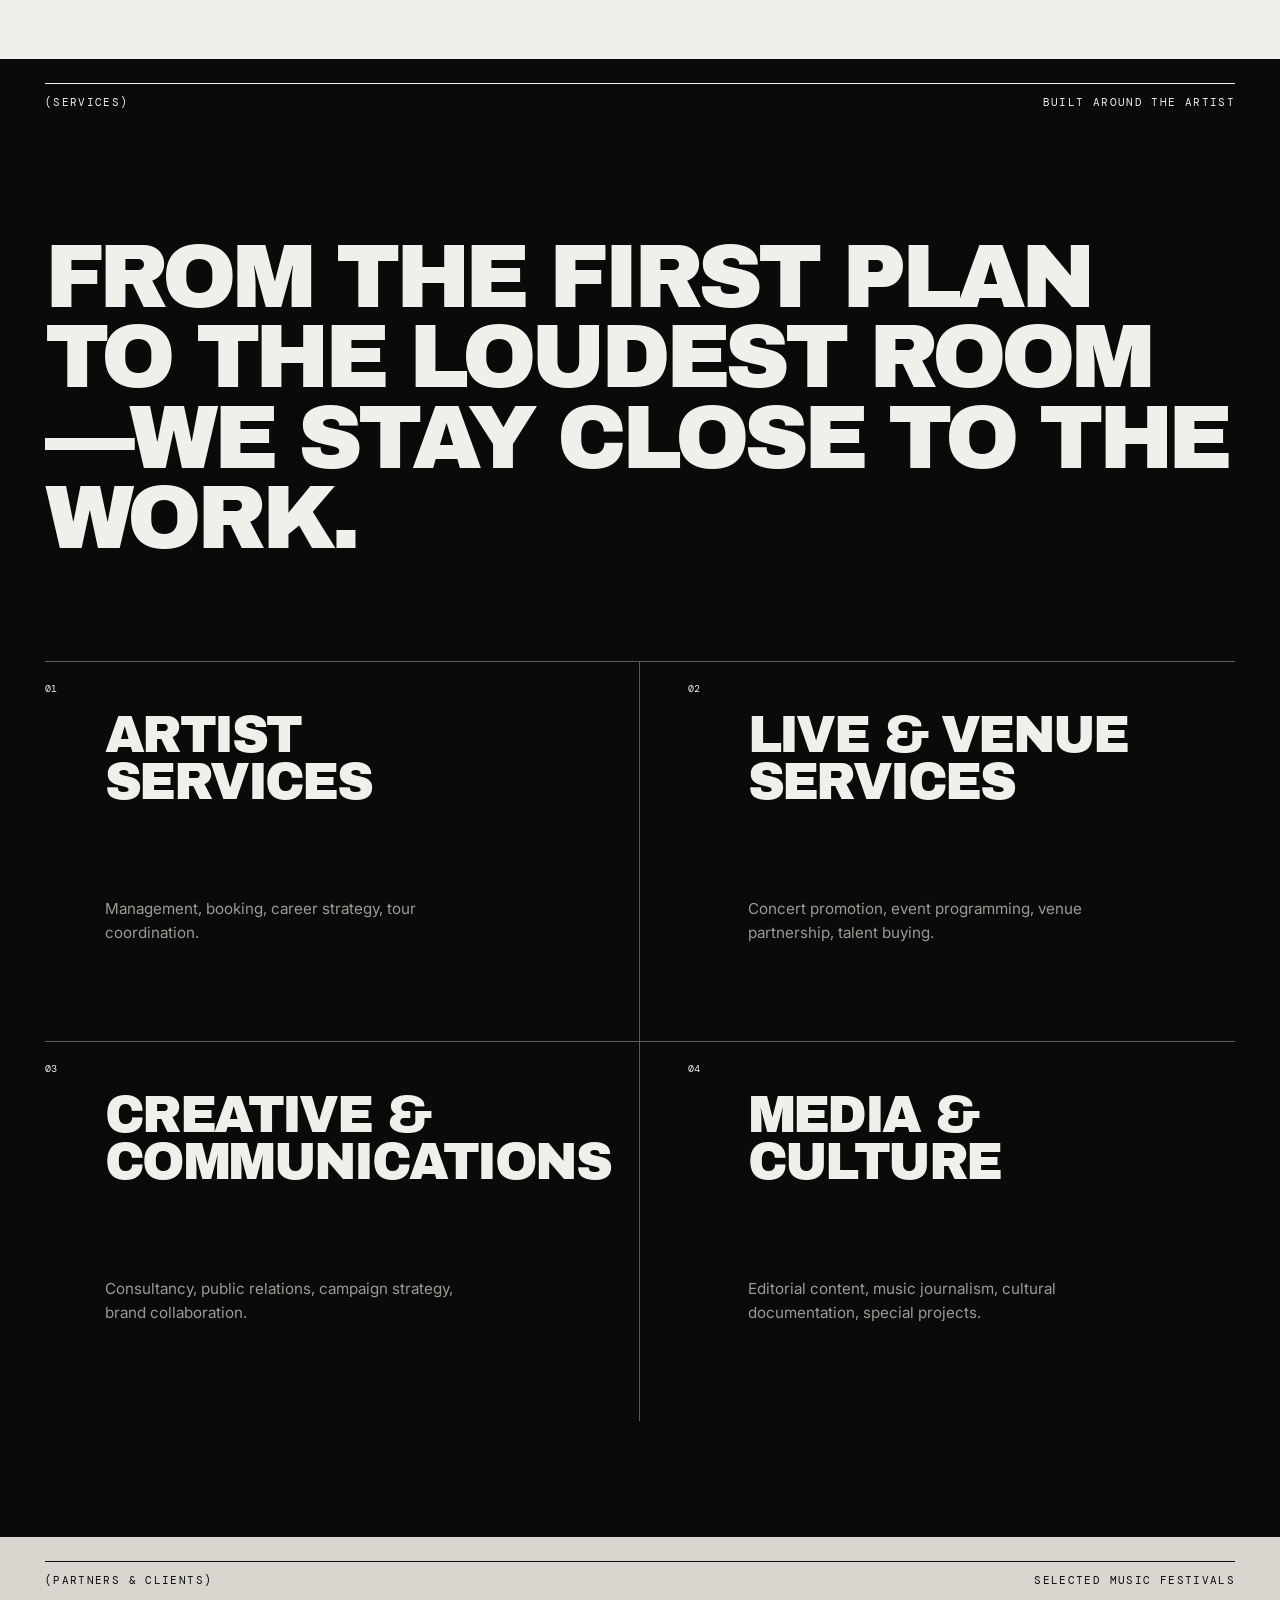
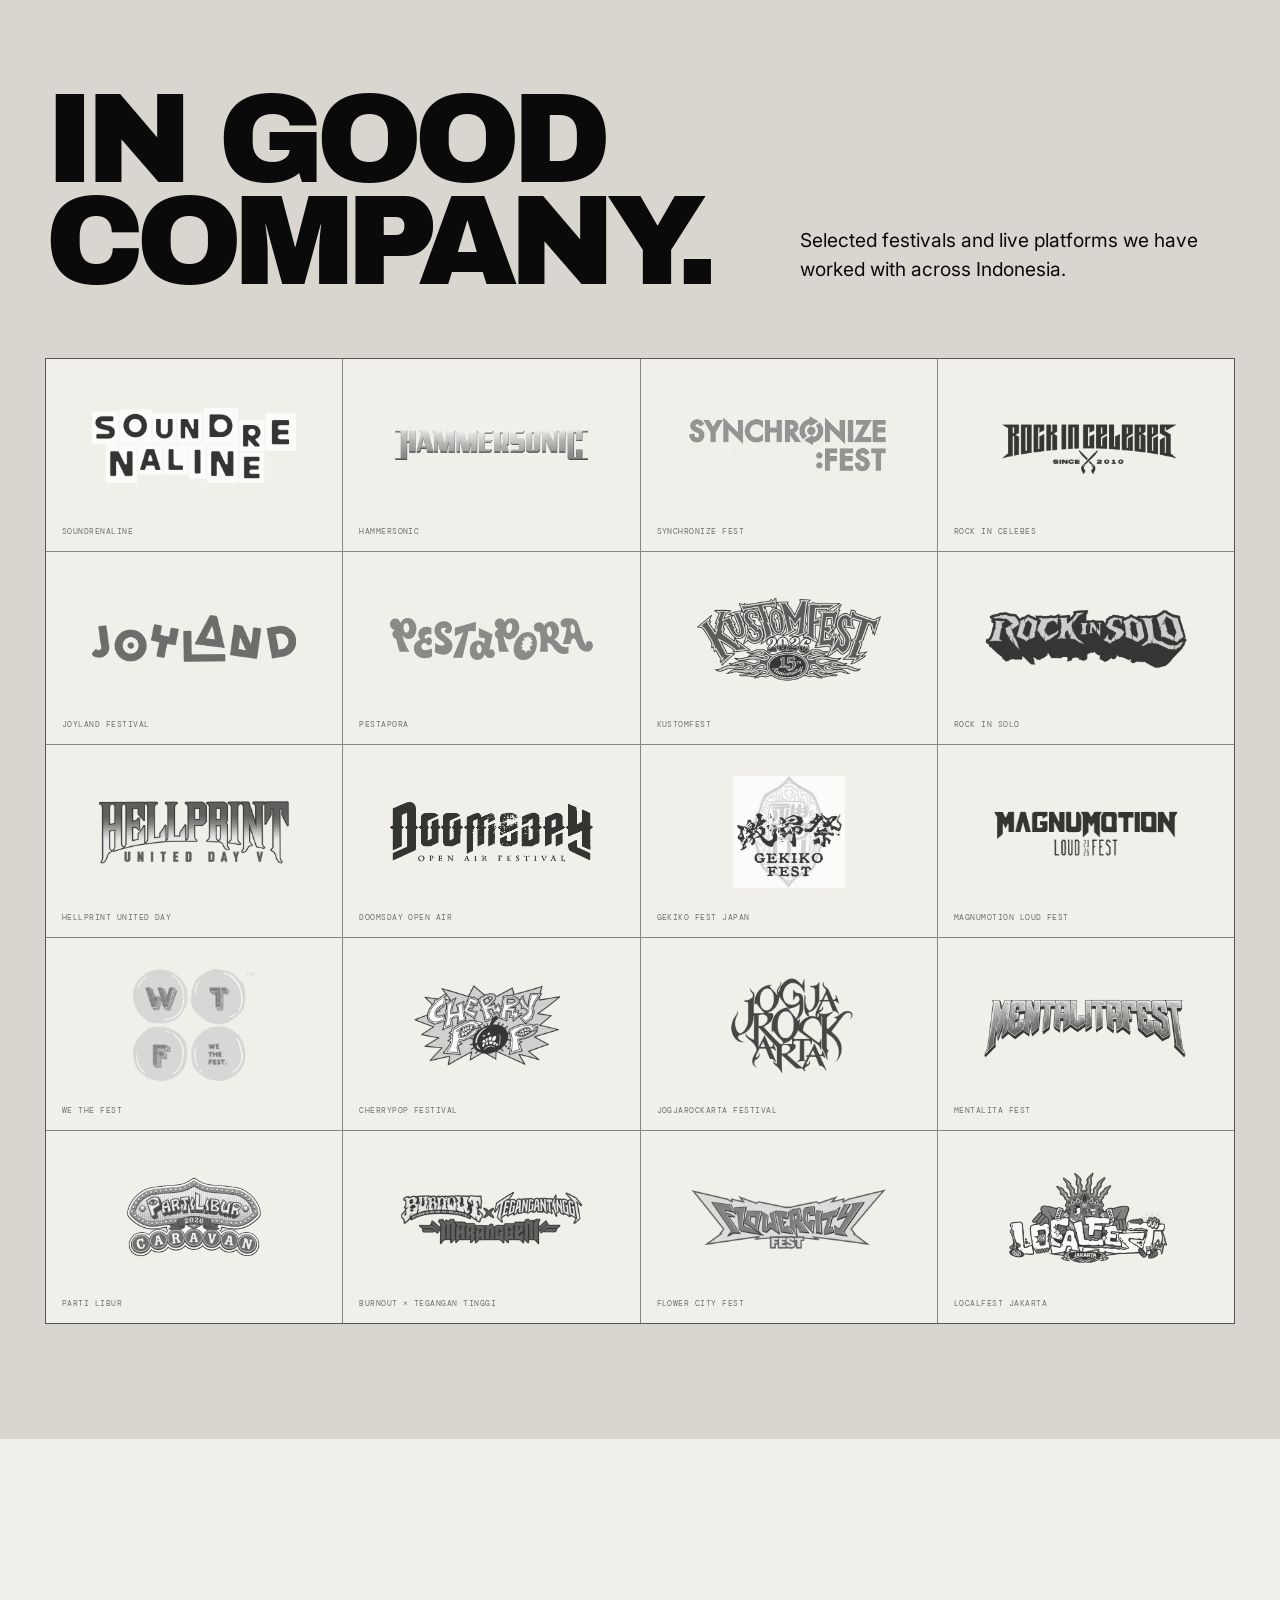
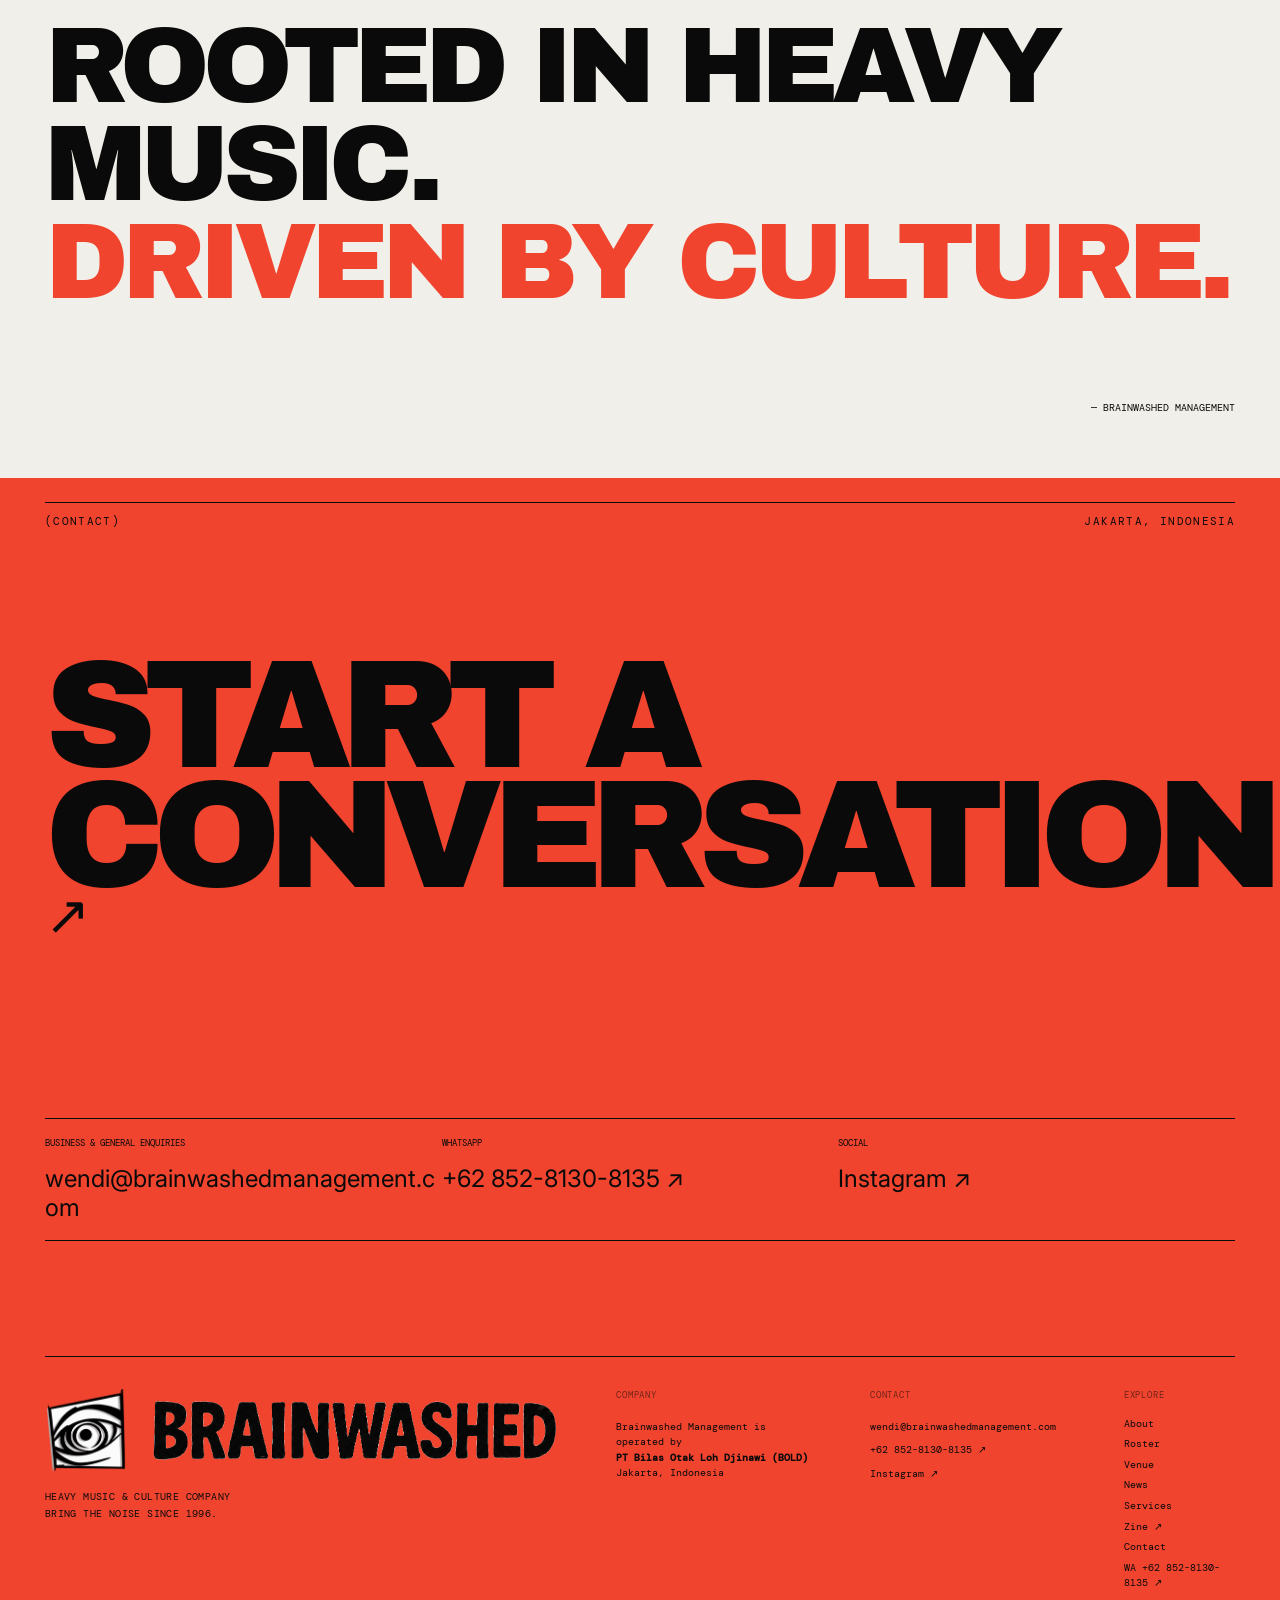
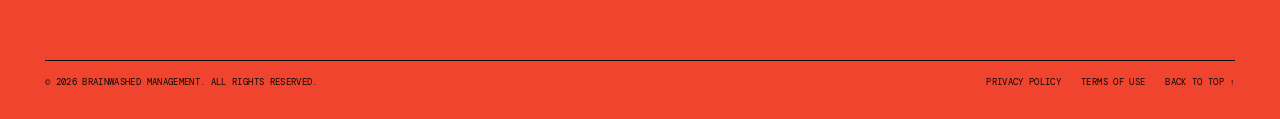
==== commit c12710ab: "Sort Stepforward dates chronologically" ====
--- a/index.html
+++ b/index.html
@@ -96,7 +96,7 @@
         <article class="moment-artist reveal">
           <a class="moment-artist-image" href="artists/stepforward.html"><img src="stepforward-2026.jpeg" alt="Stepforward band portrait, 2026" loading="lazy"></a>
           <div class="moment-artist-head"><span>02 / Management</span><h2><a href="artists/stepforward.html">Stepforward ↗</a></h2></div>
-          <div class="moment-dates"><h3>(Upcoming dates)</h3><div class="moment-date"><time datetime="2026-10-27">27 Oct 2026</time><strong>Supermusic Video &amp; Podcast</strong><span>Jakarta, Indonesia</span></div><div class="moment-date"><time datetime="2026-10-16">16 Oct 2026</time><strong>Jakarta Under Siege</strong><span>Jakarta, Indonesia</span></div></div>
+          <div class="moment-dates"><h3>(Upcoming dates)</h3><div class="moment-date"><time datetime="2026-10-16">16 Oct 2026</time><strong>Jakarta Under Siege</strong><span>Jakarta, Indonesia</span></div><div class="moment-date"><time datetime="2026-10-27">27 Oct 2026</time><strong>Supermusic Video &amp; Podcast</strong><span>Jakarta, Indonesia</span></div></div>
         </article>
         <article class="moment-artist reveal">
           <a class="moment-artist-image" href="artists/negatifa.html"><img src="negatifa-2026.jpg" alt="Negatifa band portrait, 2026" loading="lazy"></a>
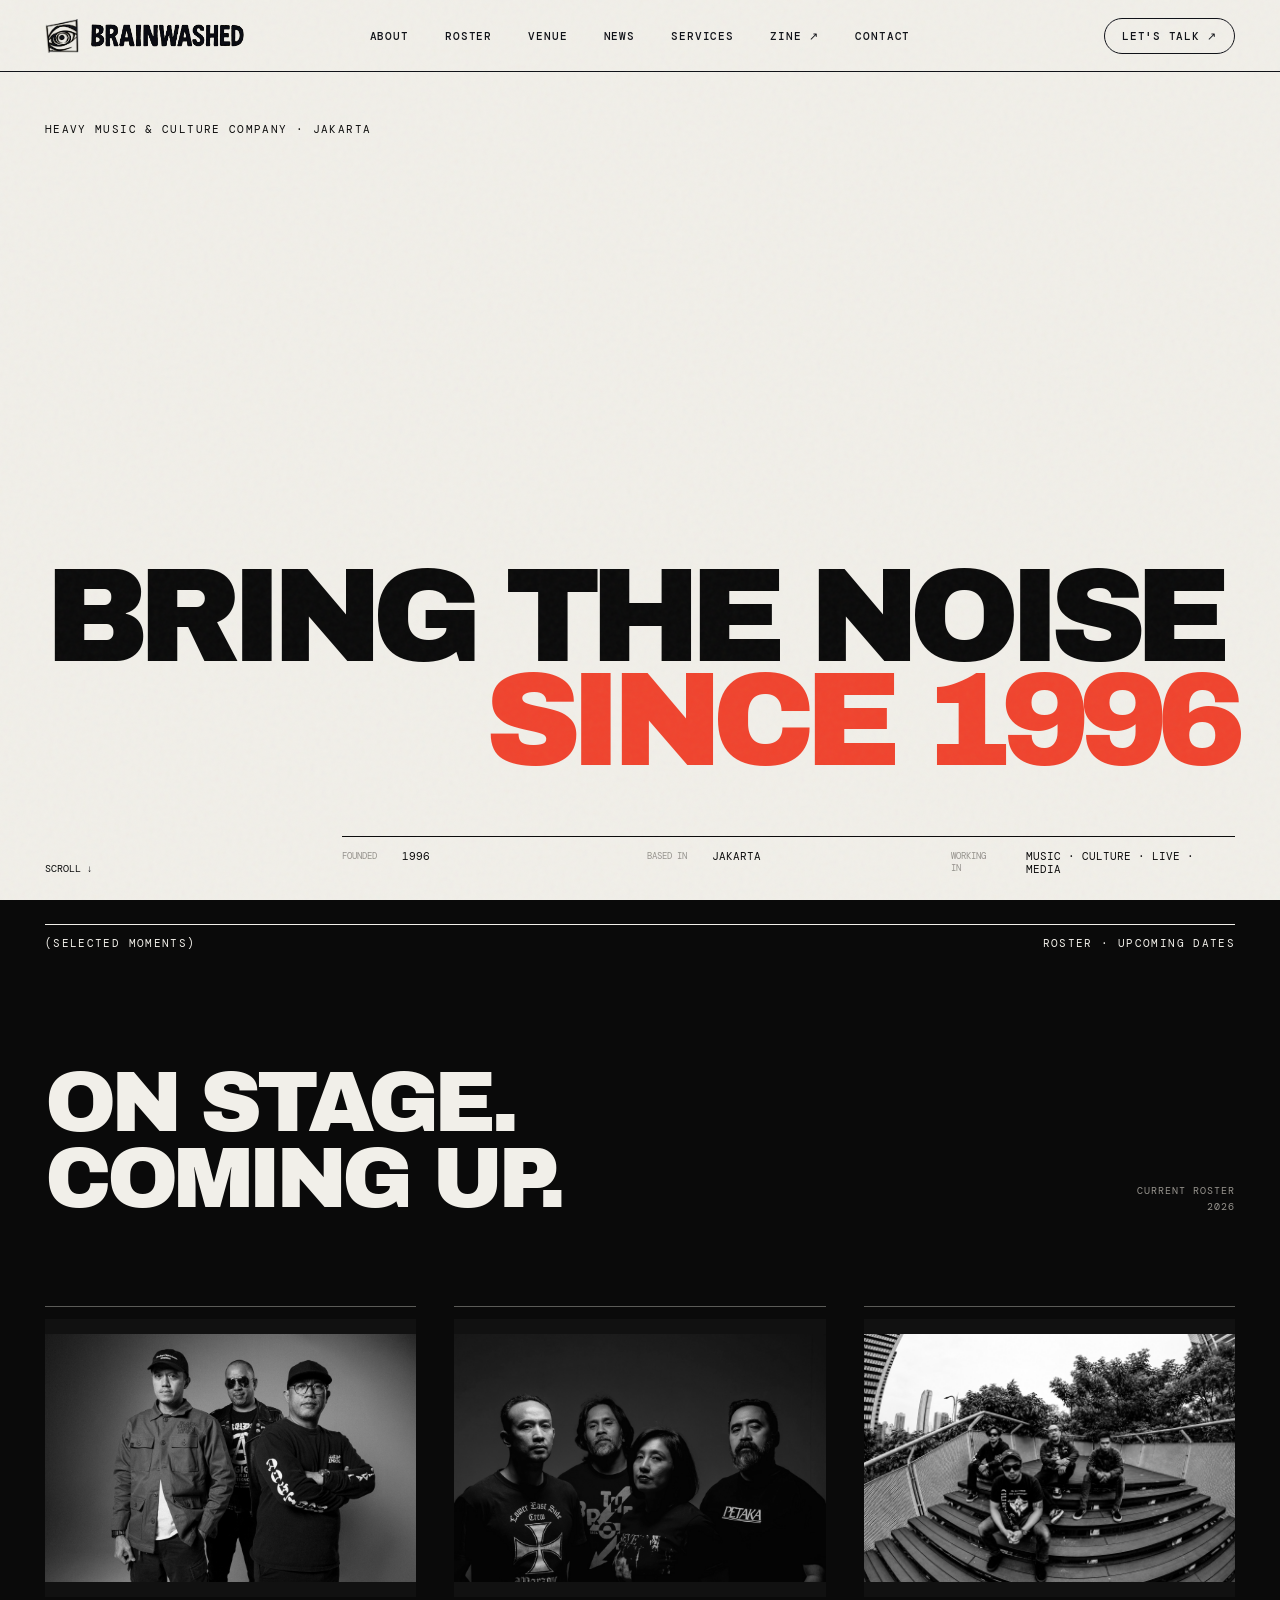
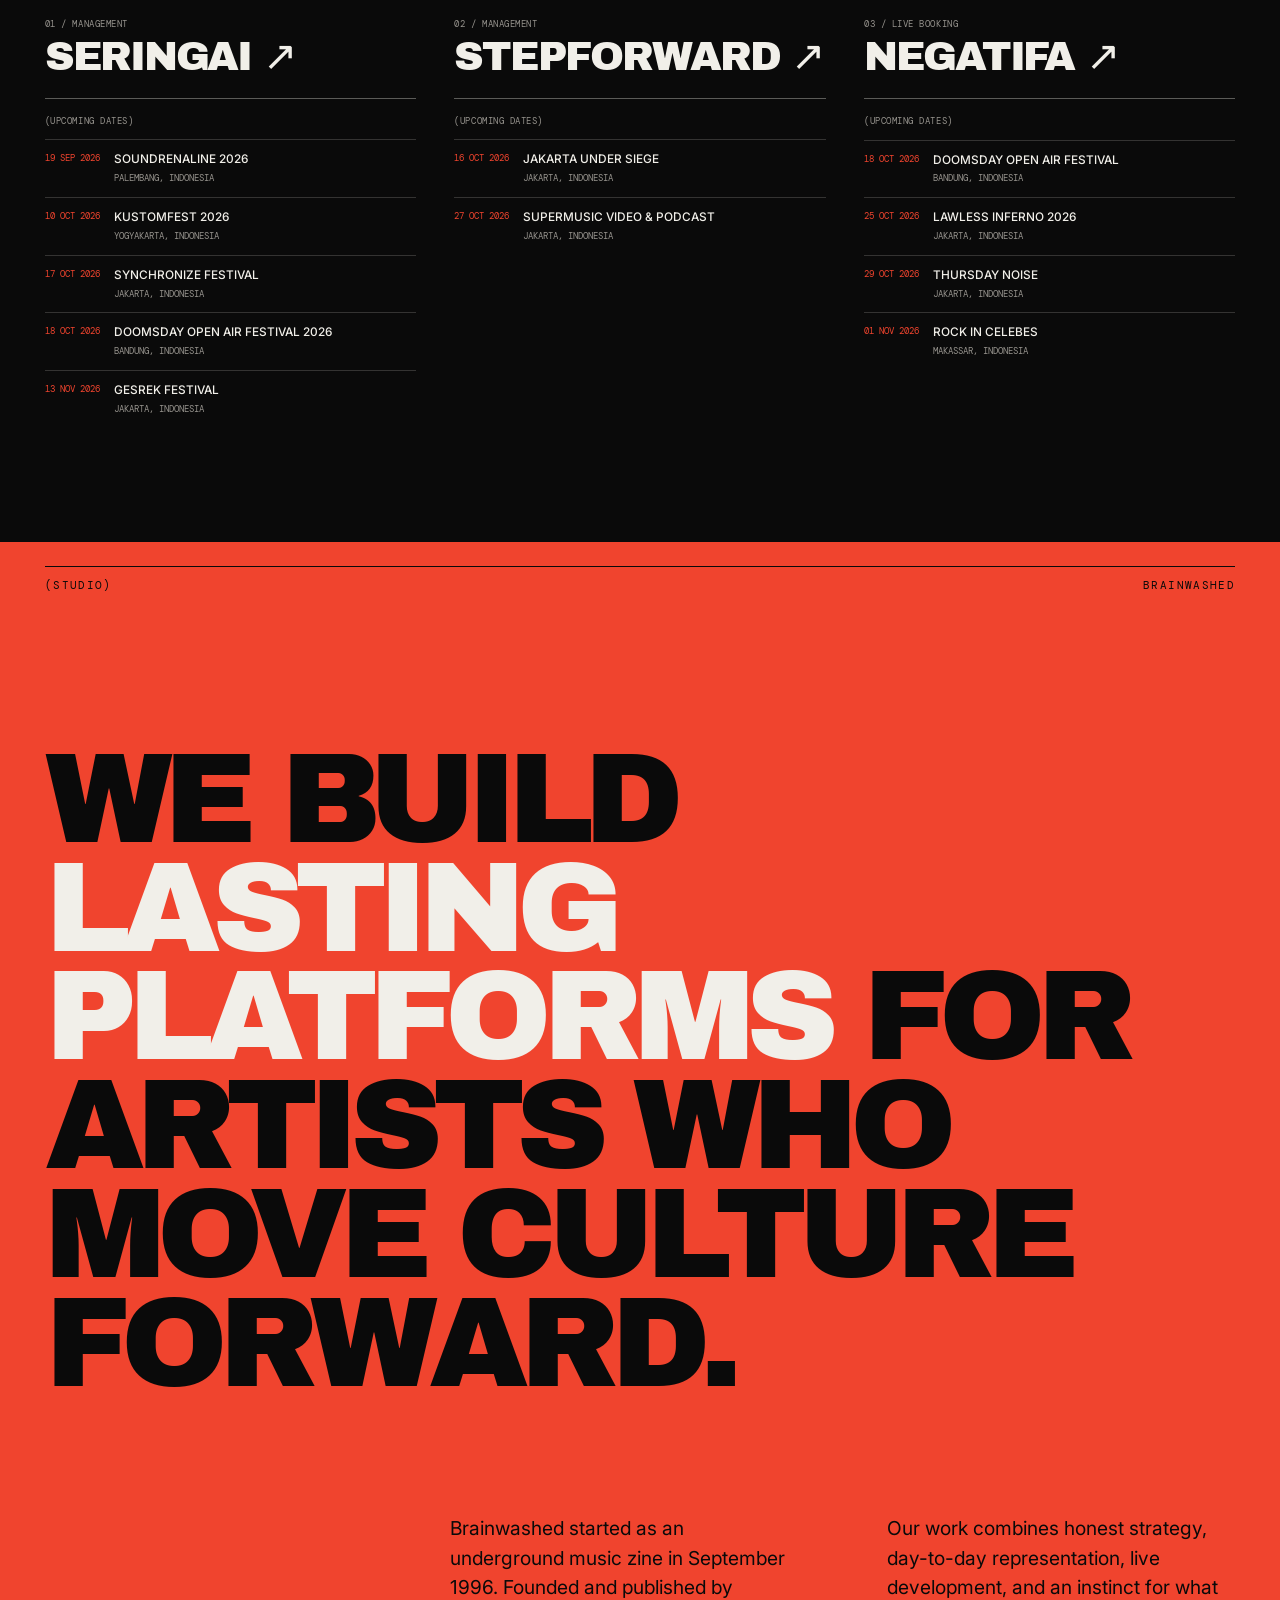
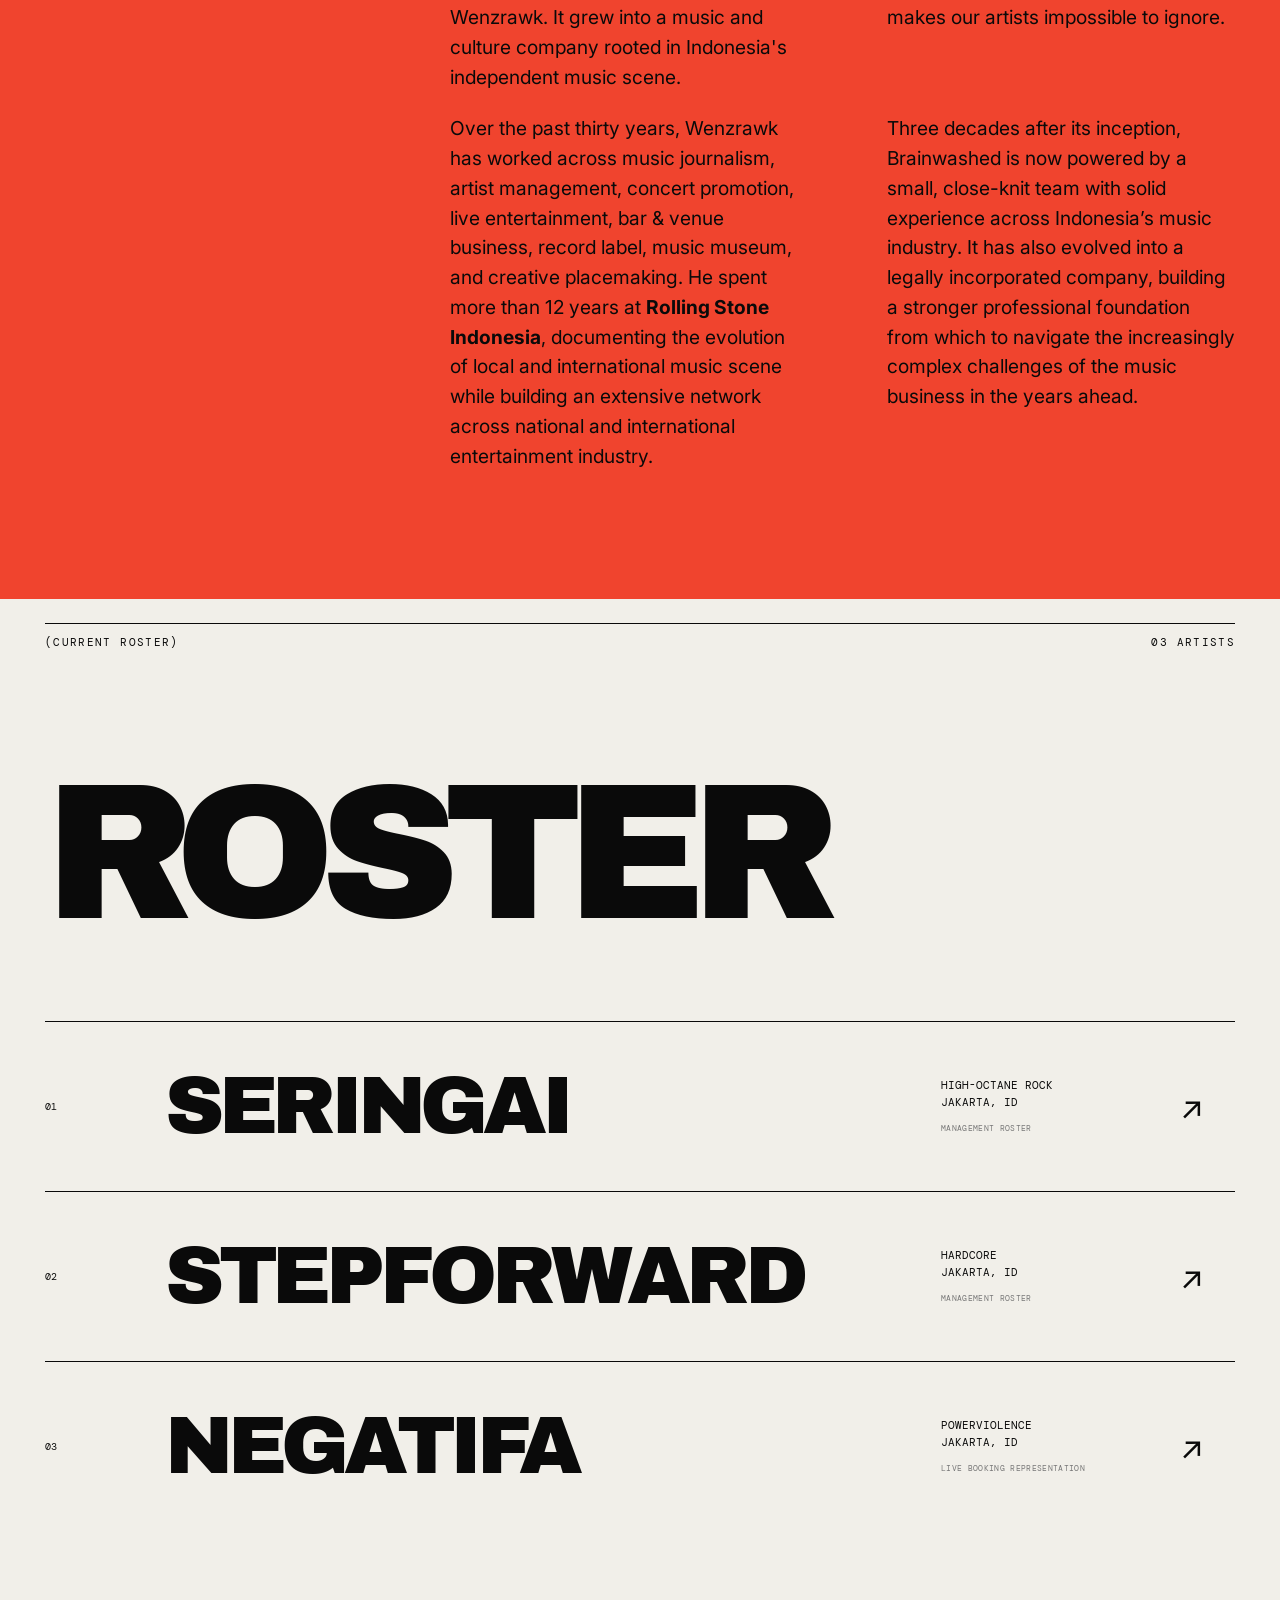
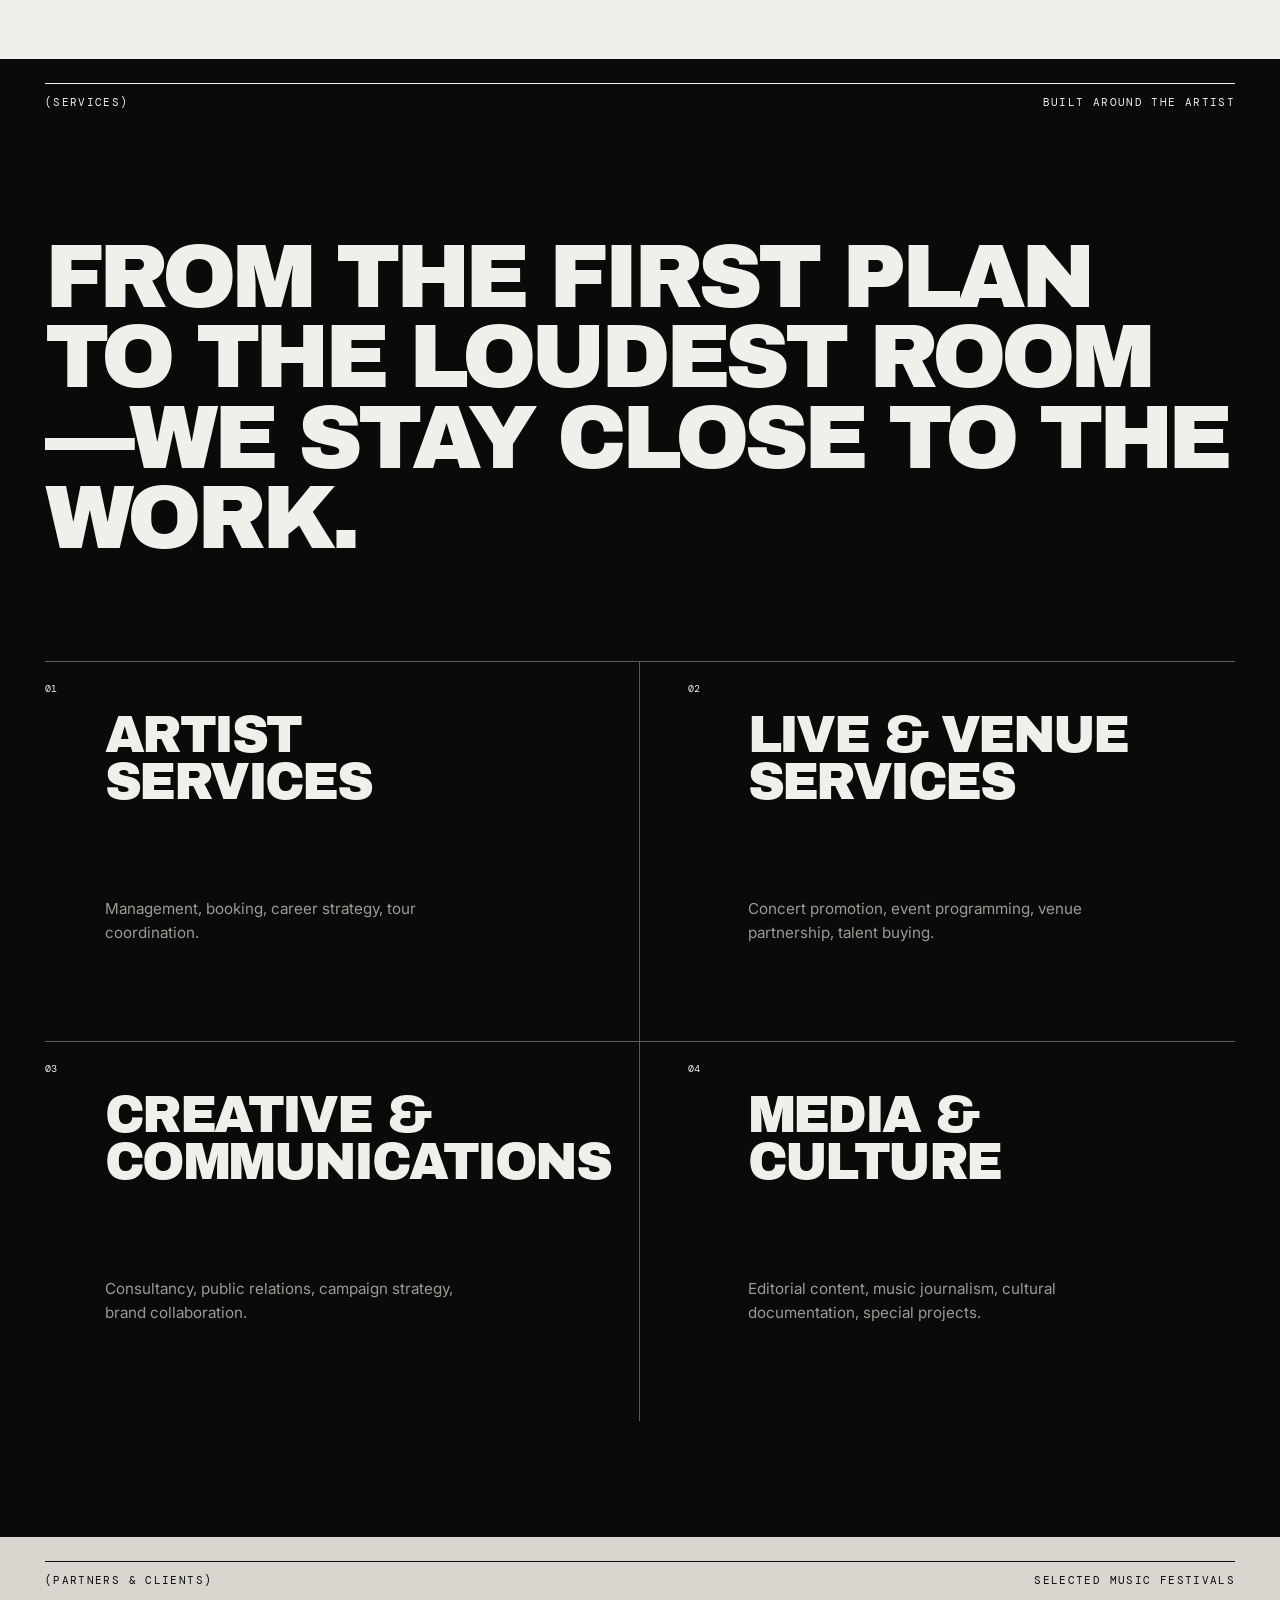
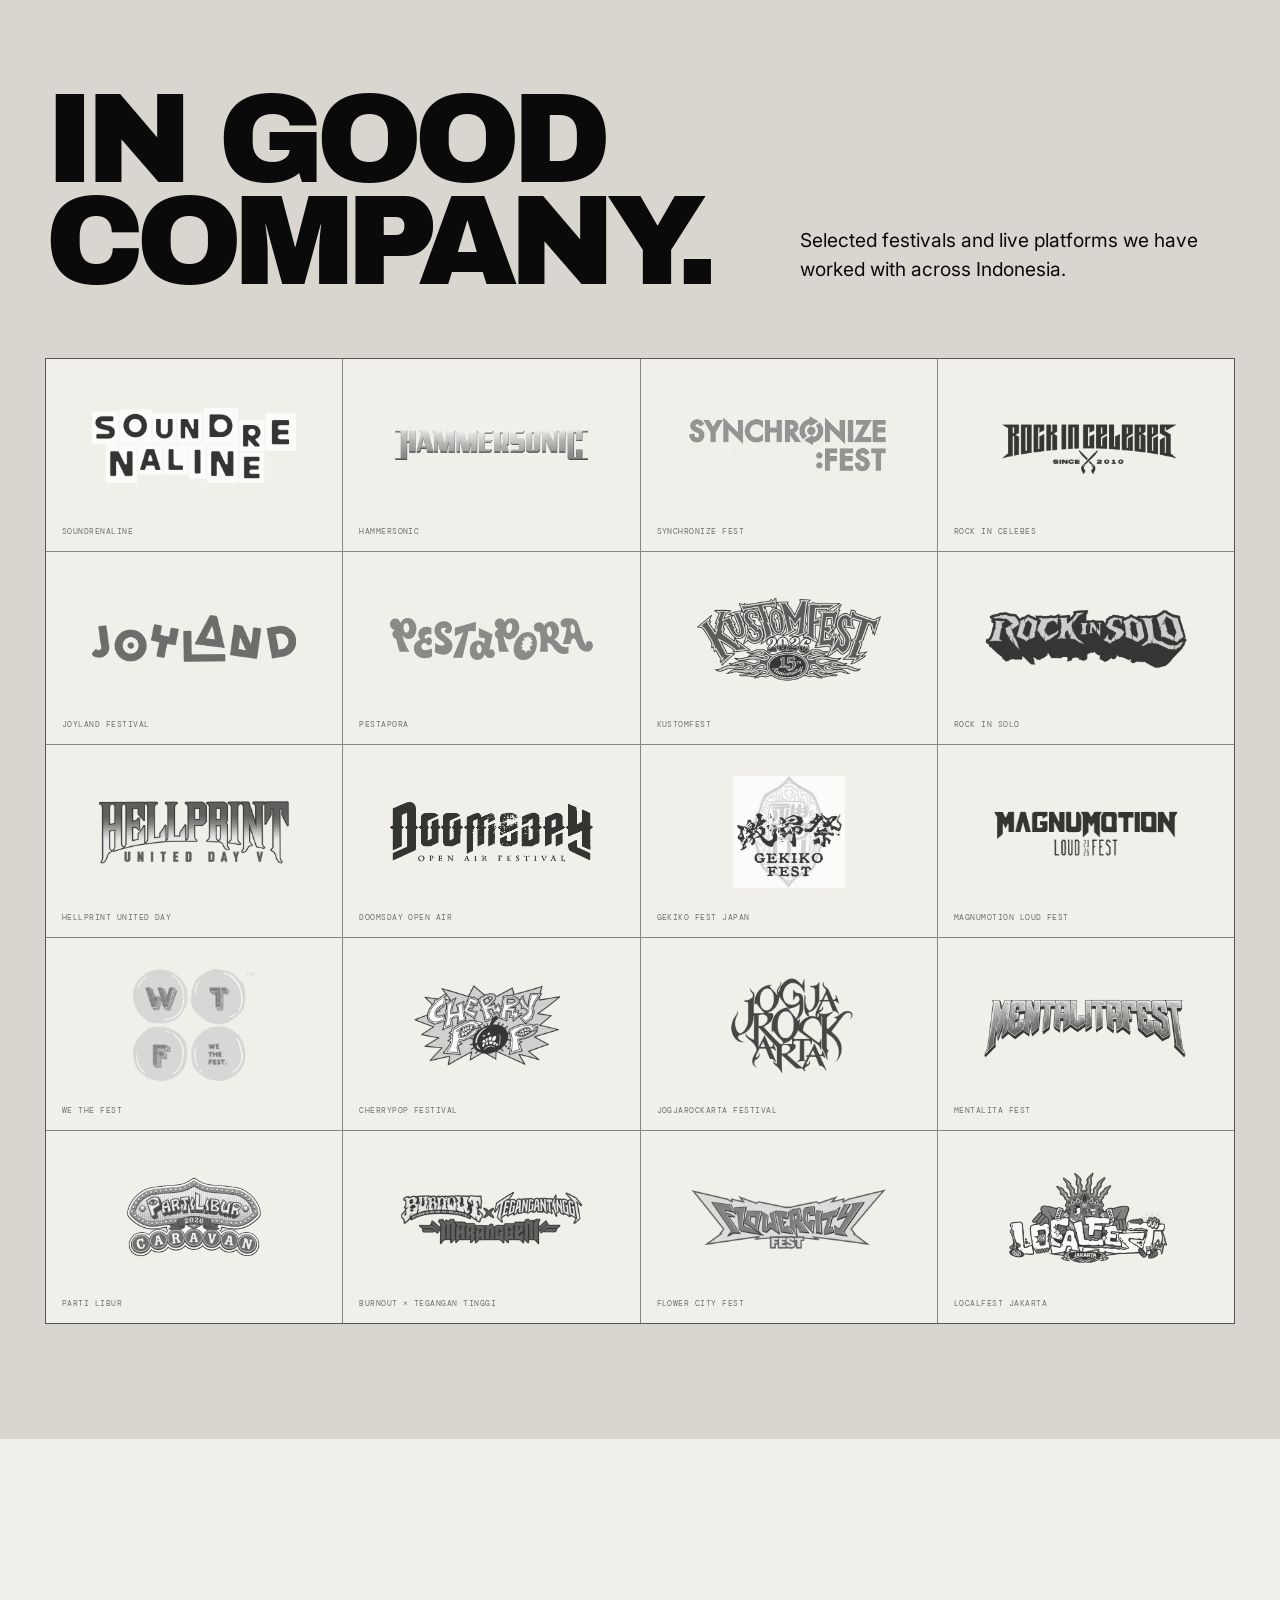
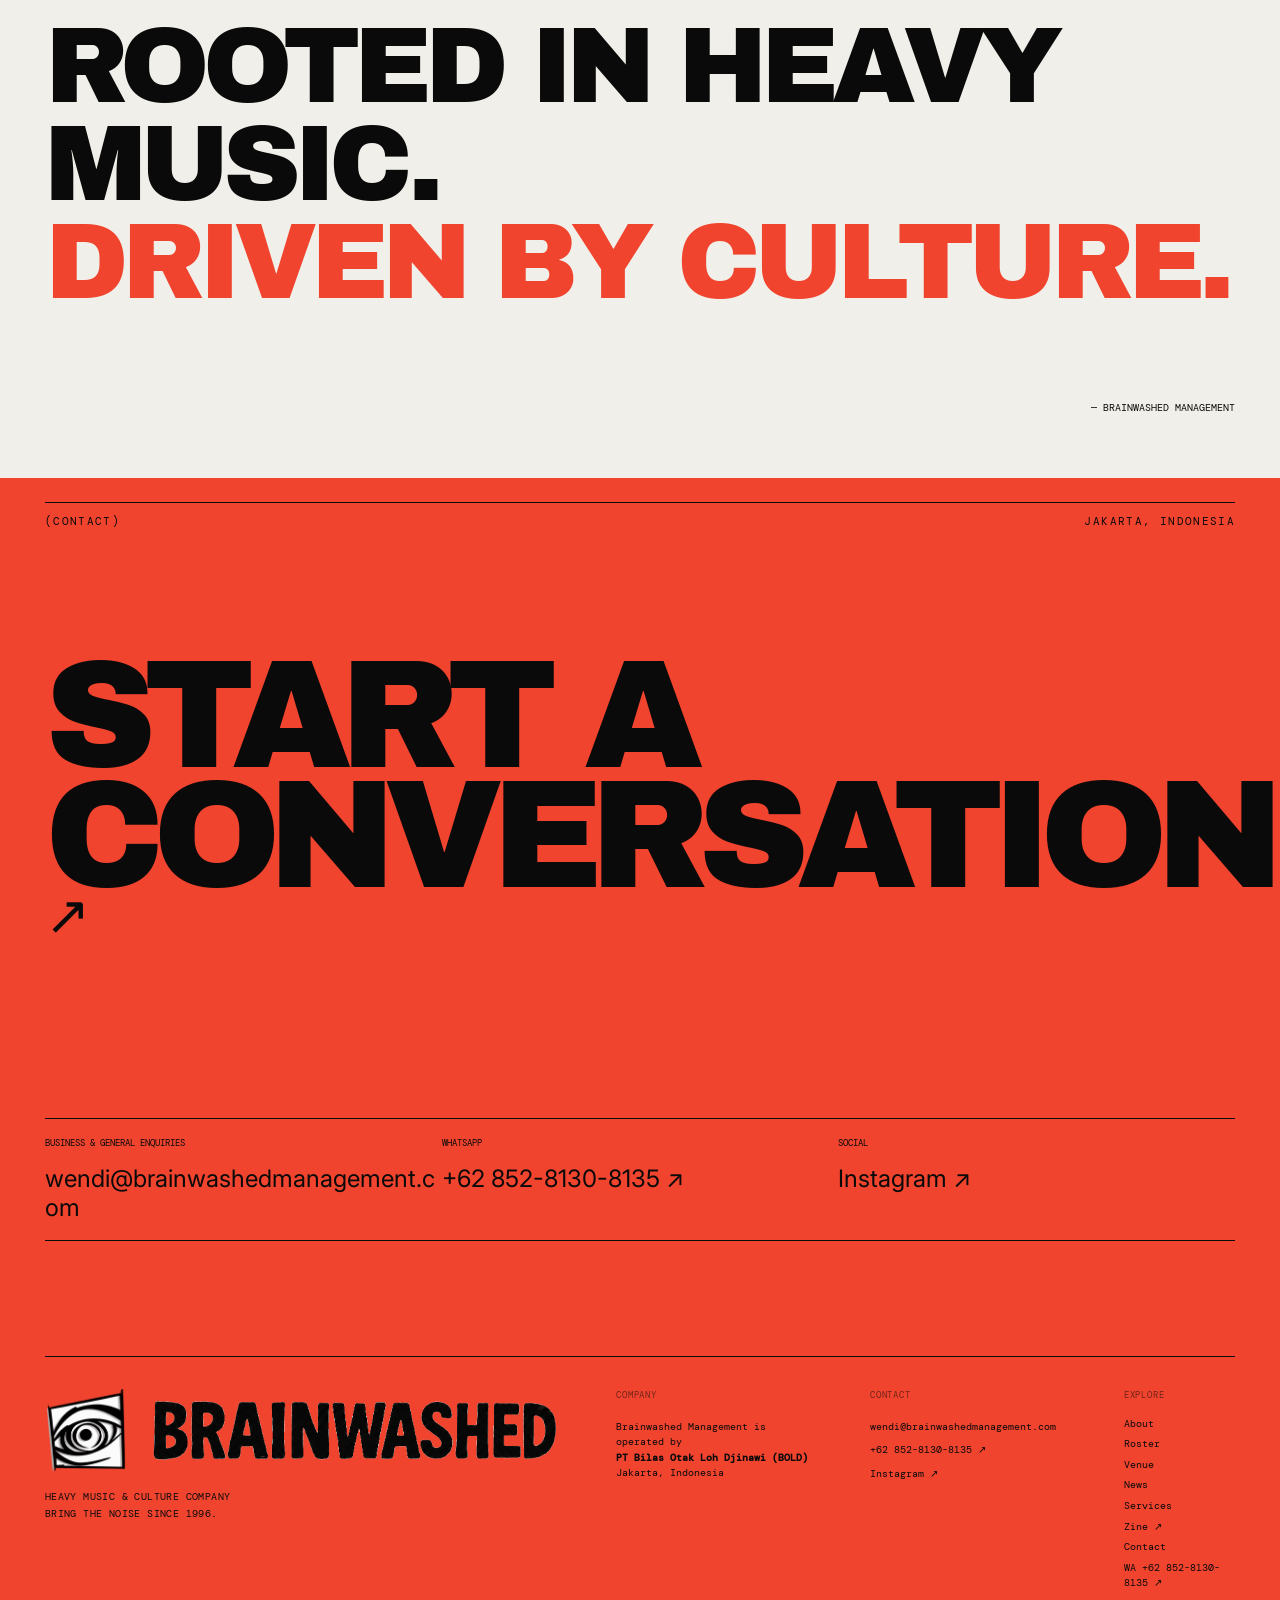
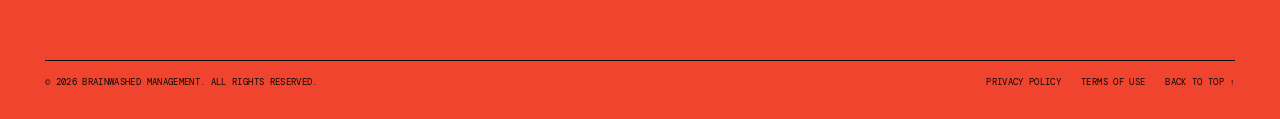
==== commit 817ec466: "Add Lawless Inferno to frontpage dates" ====
--- a/index.html
+++ b/index.html
@@ -101,7 +101,7 @@
         <article class="moment-artist reveal">
           <a class="moment-artist-image" href="artists/negatifa.html"><img src="negatifa-2026.jpg" alt="Negatifa band portrait, 2026" loading="lazy"></a>
           <div class="moment-artist-head"><span>03 / Live booking</span><h2><a href="artists/negatifa.html">Negatifa ↗</a></h2></div>
-          <div class="moment-dates"><h3>(Upcoming dates)</h3><div class="moment-date"><time datetime="2026-10-18">18 Oct 2026</time><strong>Doomsday Open Air Festival</strong><span>Bandung, Indonesia</span></div><div class="moment-date"><time datetime="2026-10-29">29 Oct 2026</time><strong>Thursday Noise</strong><span>Jakarta, Indonesia</span></div><div class="moment-date"><time datetime="2026-11-01">01 Nov 2026</time><strong>Rock in Celebes</strong><span>Makassar, Indonesia</span></div></div>
+          <div class="moment-dates"><h3>(Upcoming dates)</h3><div class="moment-date"><time datetime="2026-10-18">18 Oct 2026</time><strong>Doomsday Open Air Festival</strong><span>Bandung, Indonesia</span></div><div class="moment-date"><time datetime="2026-10-25">25 Oct 2026</time><strong>Lawless Inferno 2026</strong><span>Jakarta, Indonesia</span></div><div class="moment-date"><time datetime="2026-10-29">29 Oct 2026</time><strong>Thursday Noise</strong><span>Jakarta, Indonesia</span></div><div class="moment-date"><time datetime="2026-11-01">01 Nov 2026</time><strong>Rock in Celebes</strong><span>Makassar, Indonesia</span></div></div>
         </article>
       </div>
     </section>
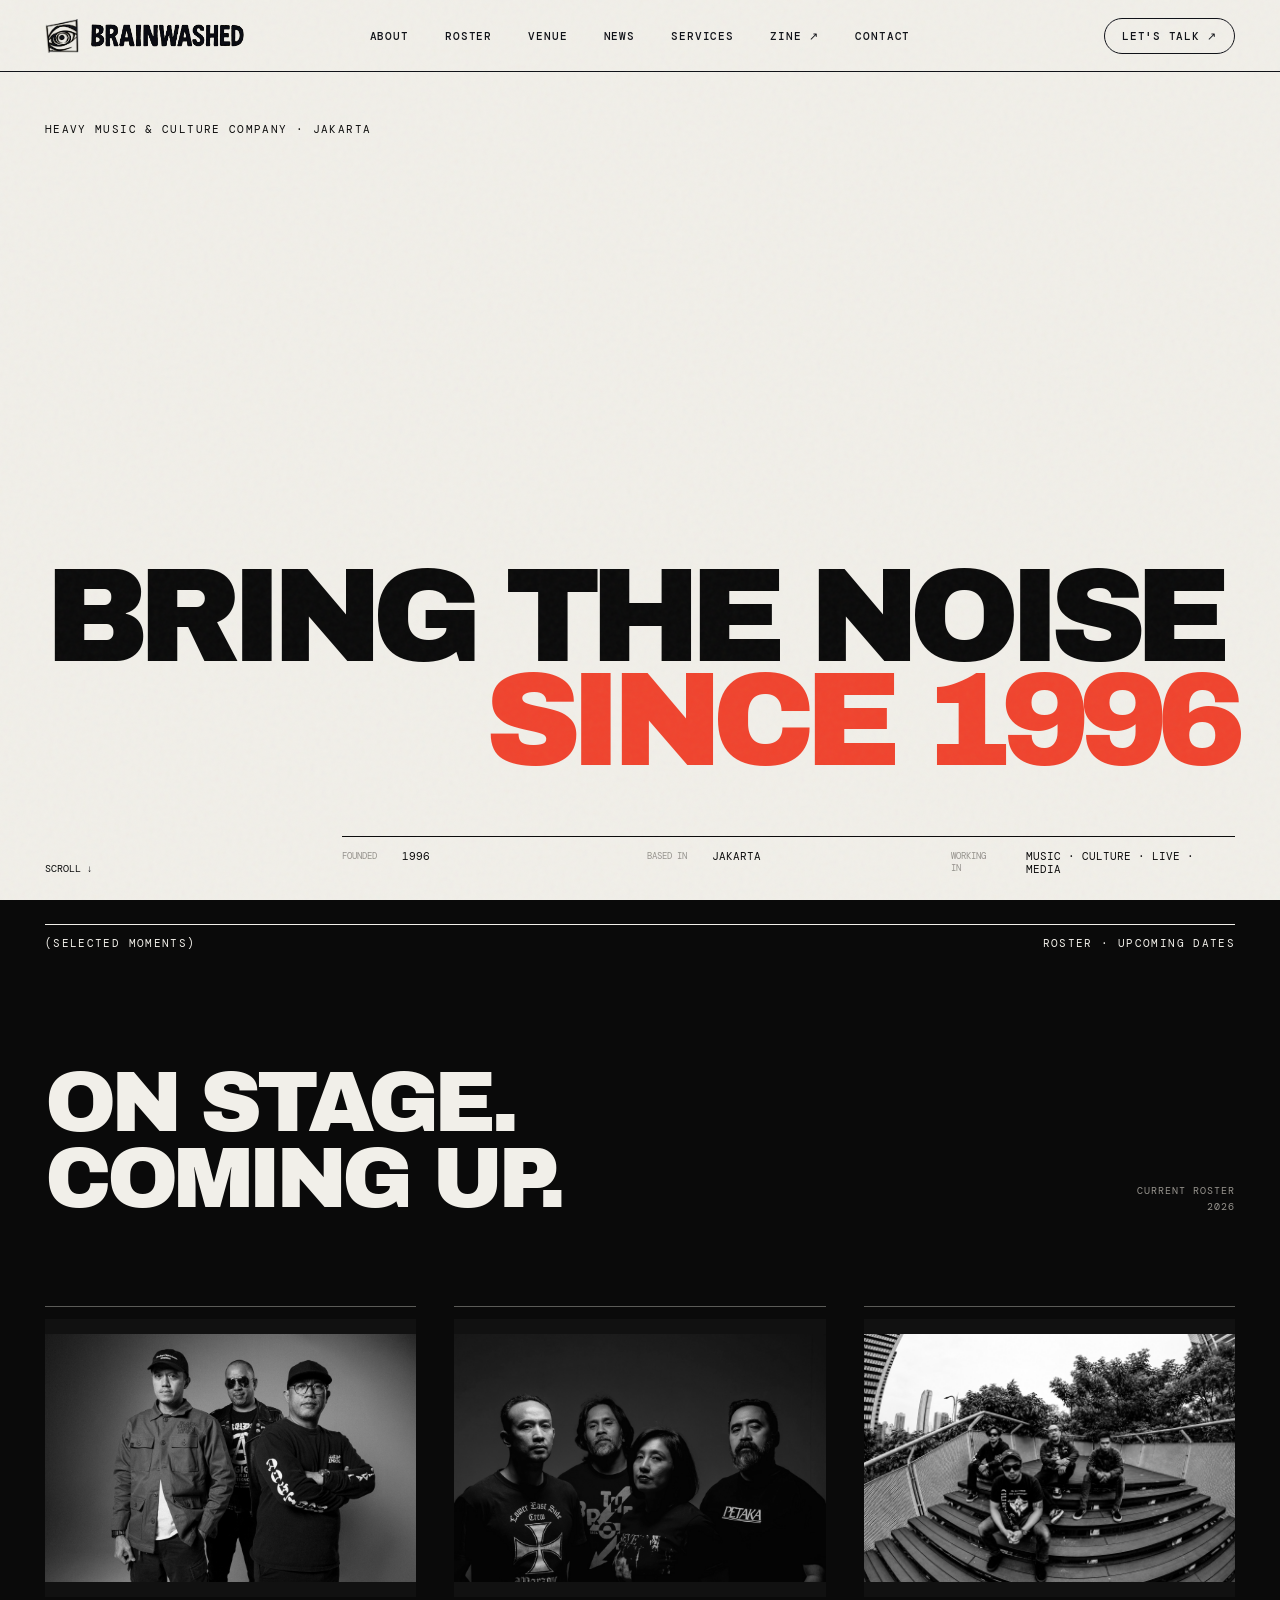
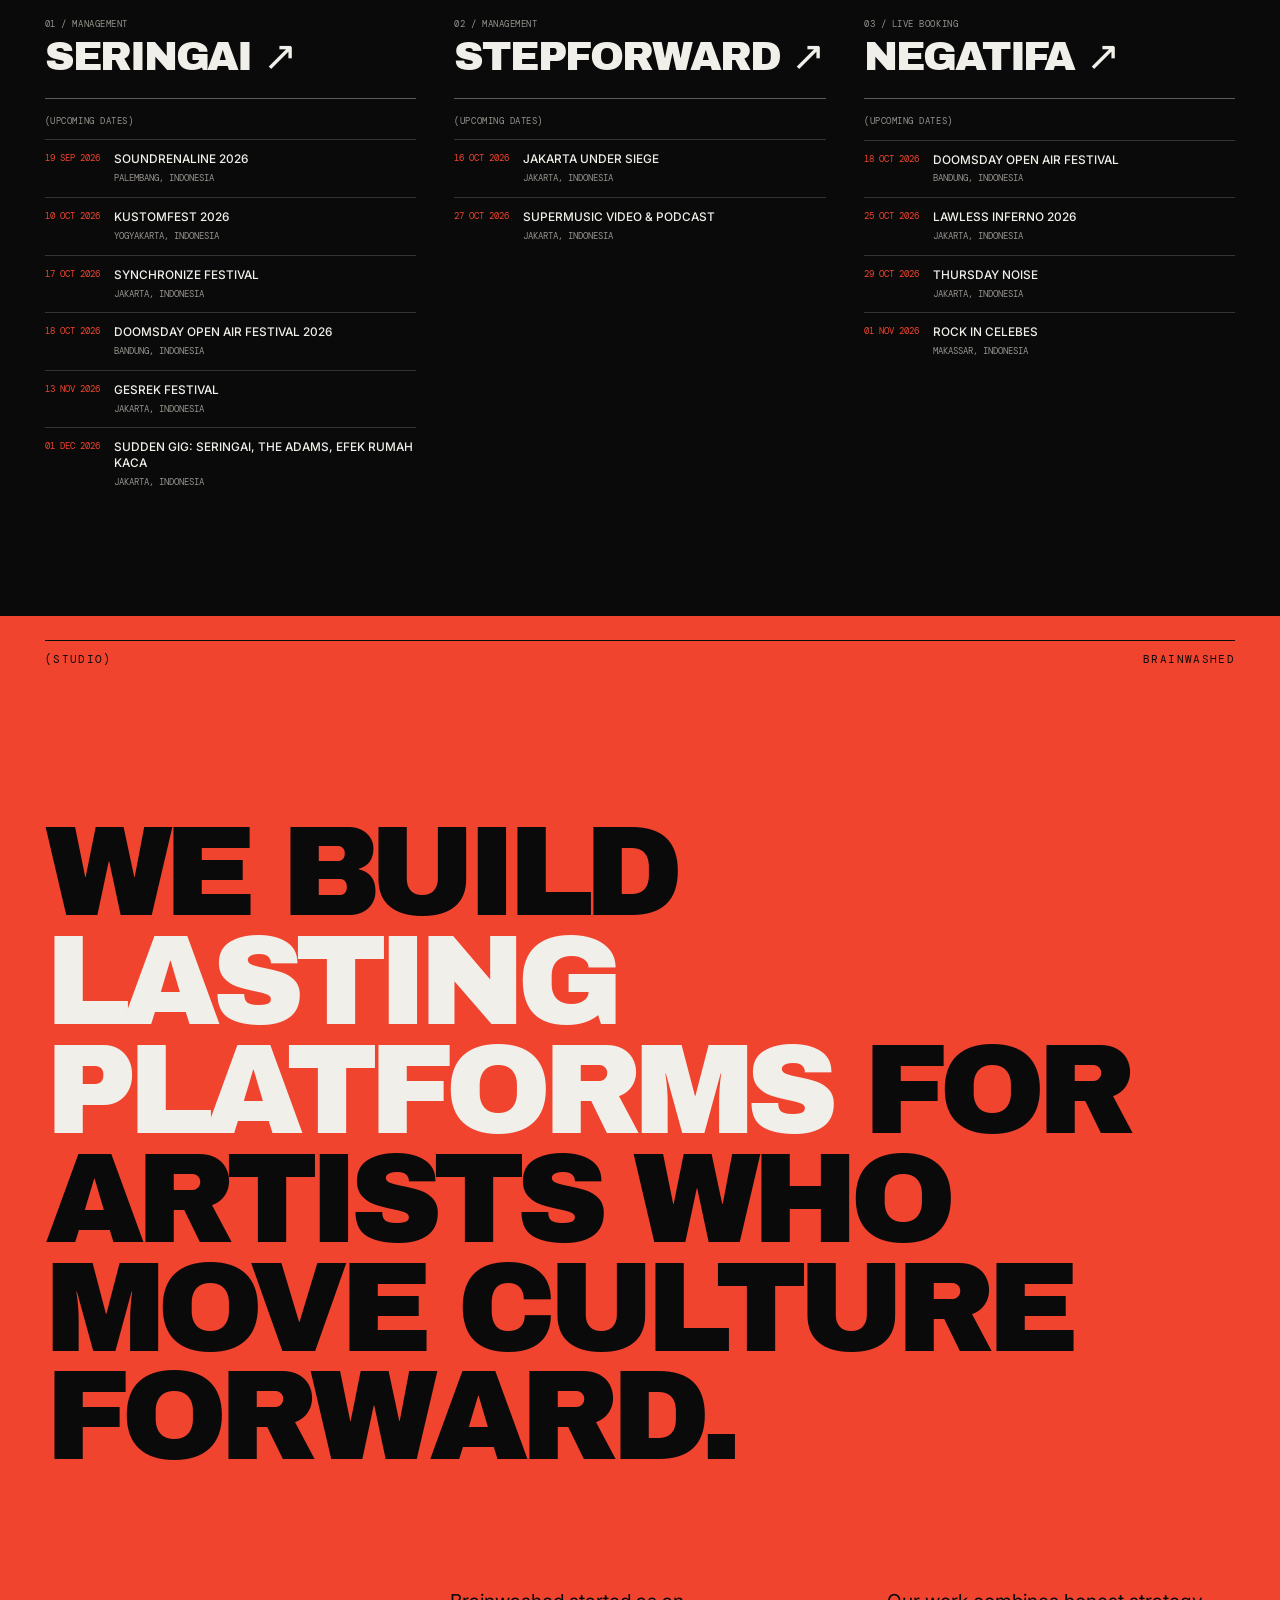
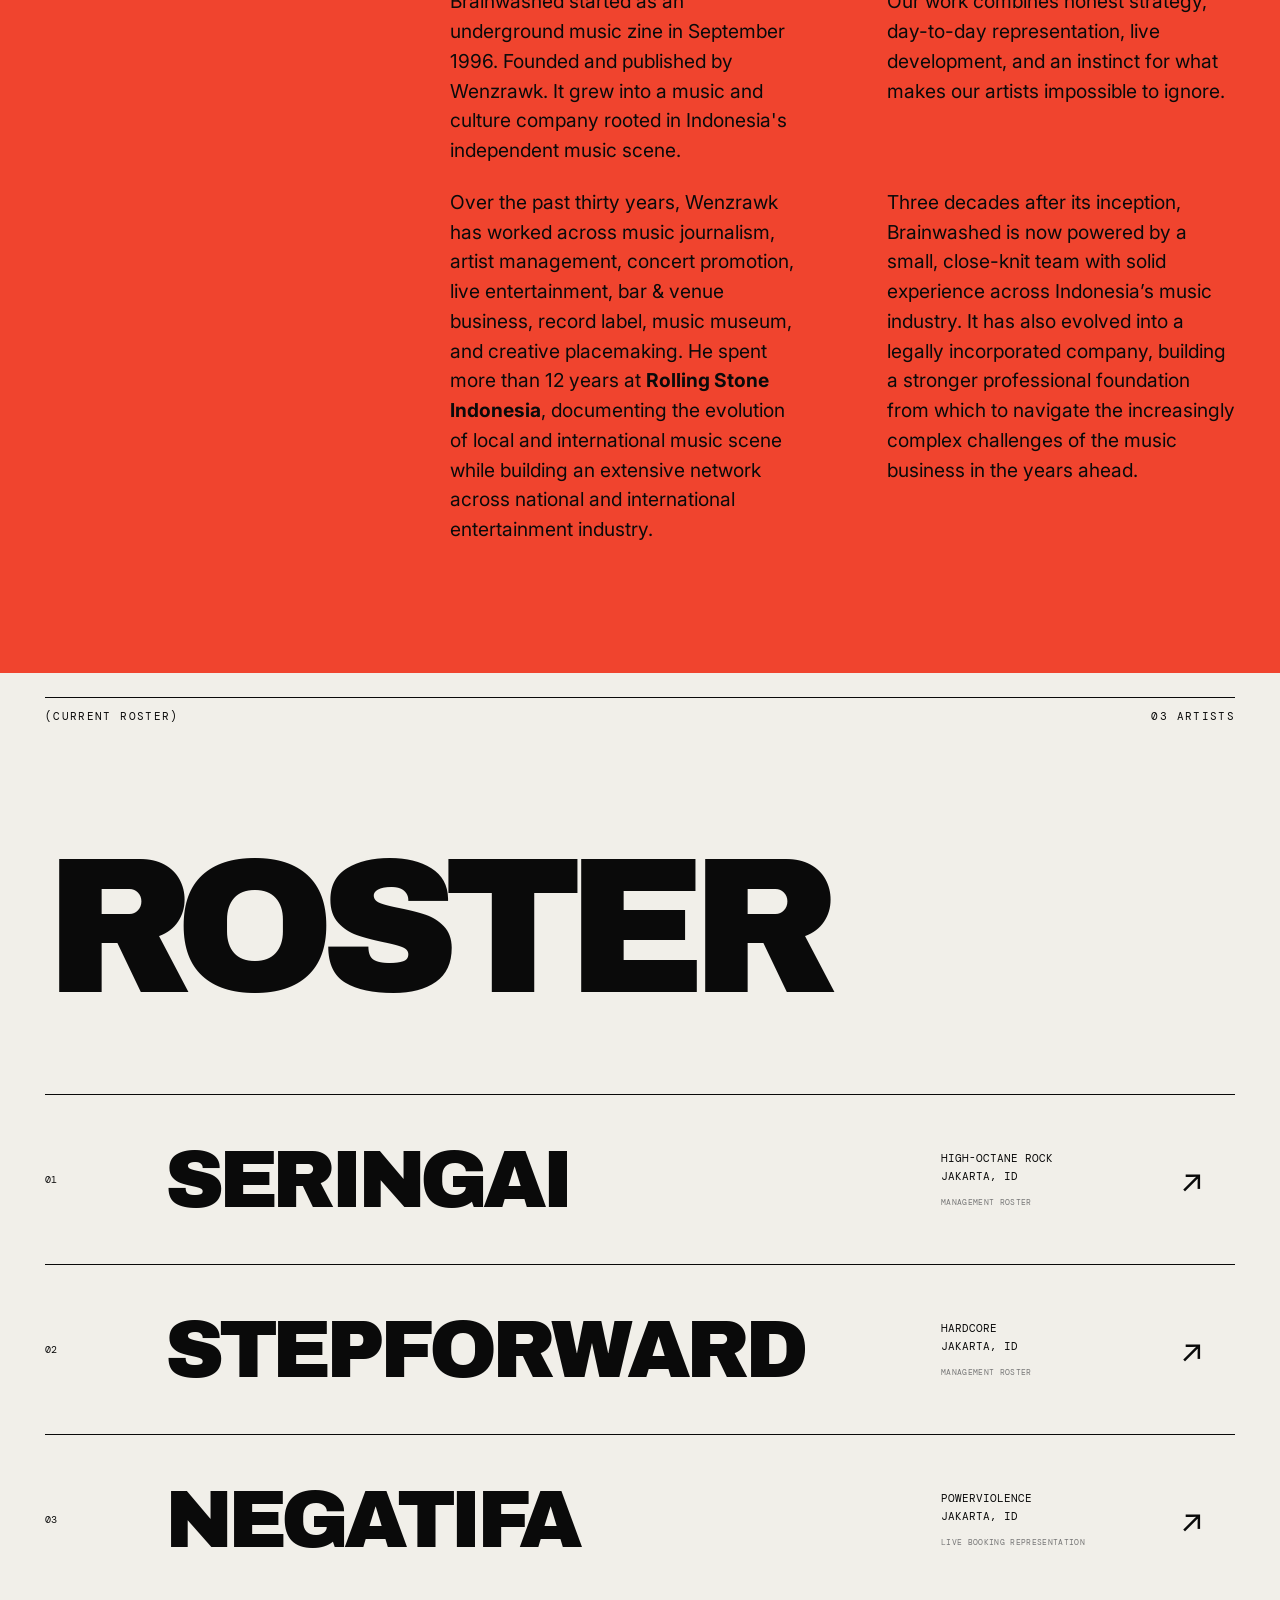
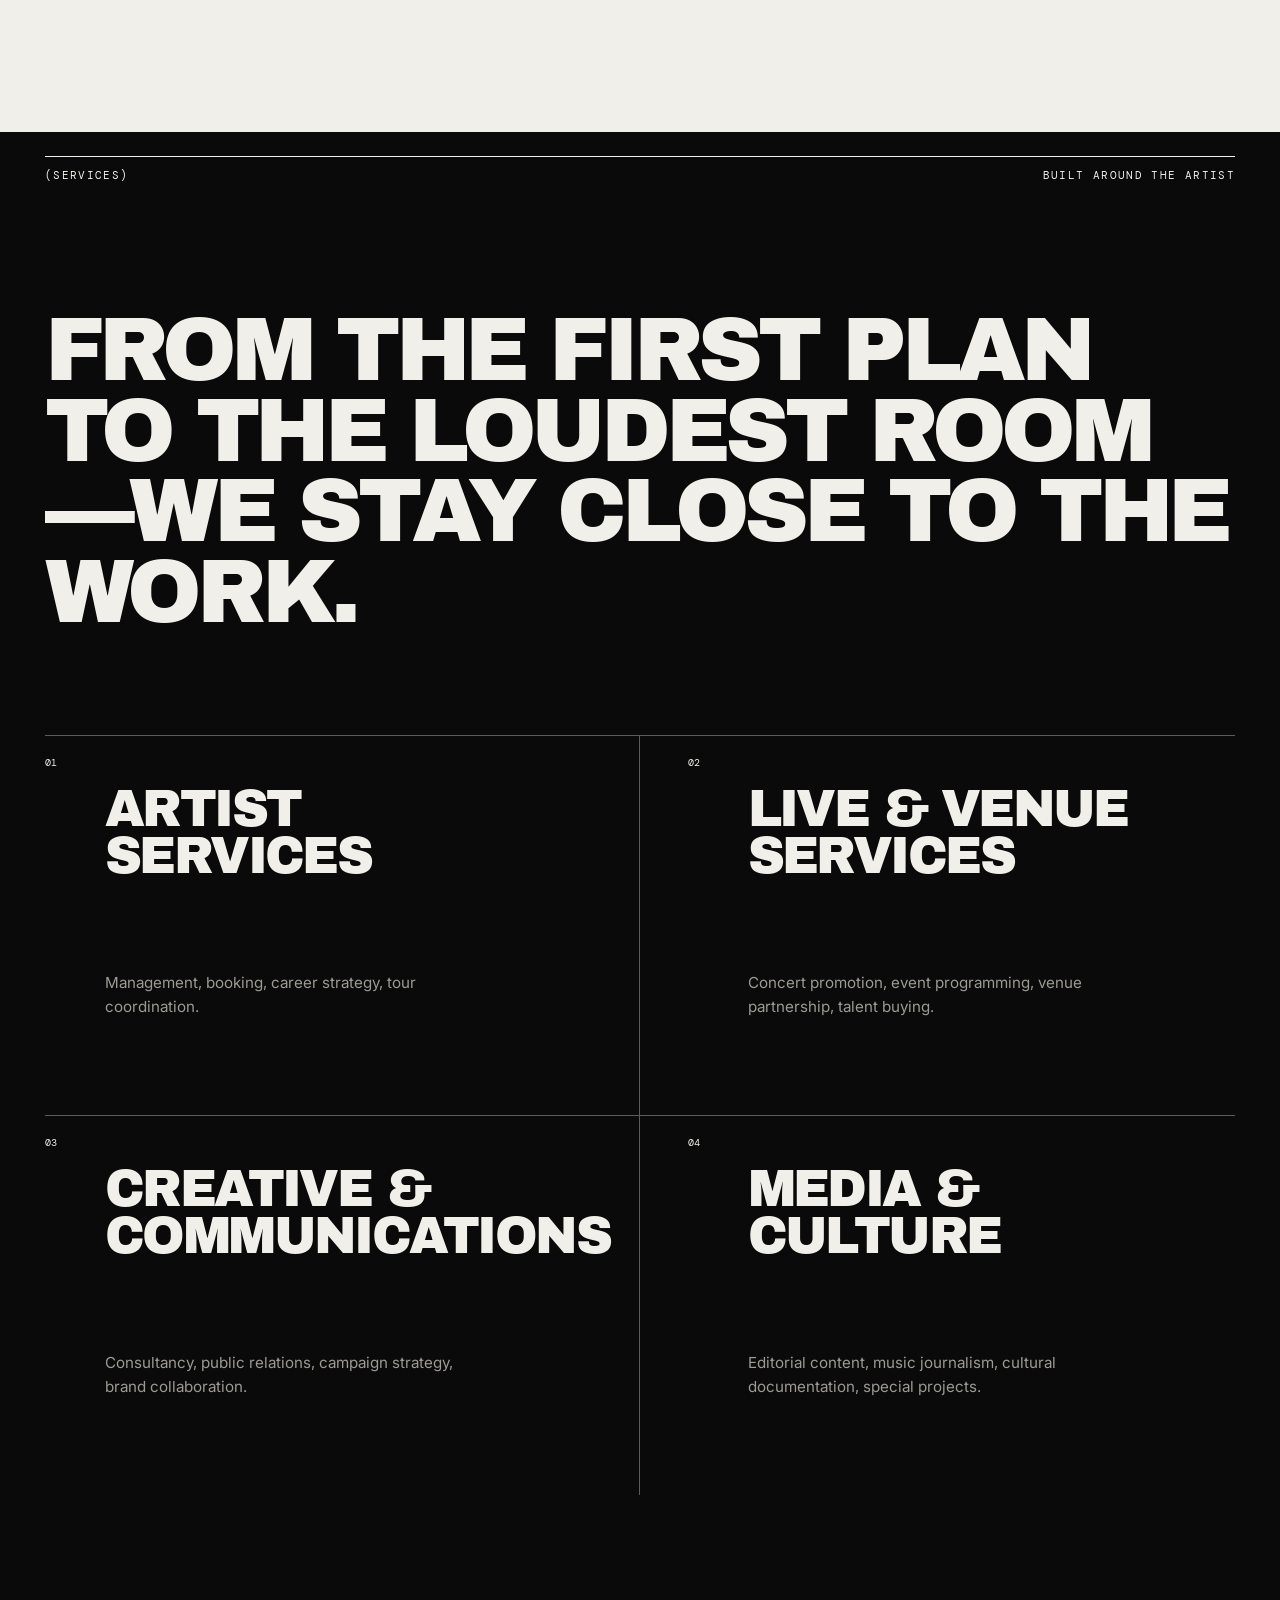
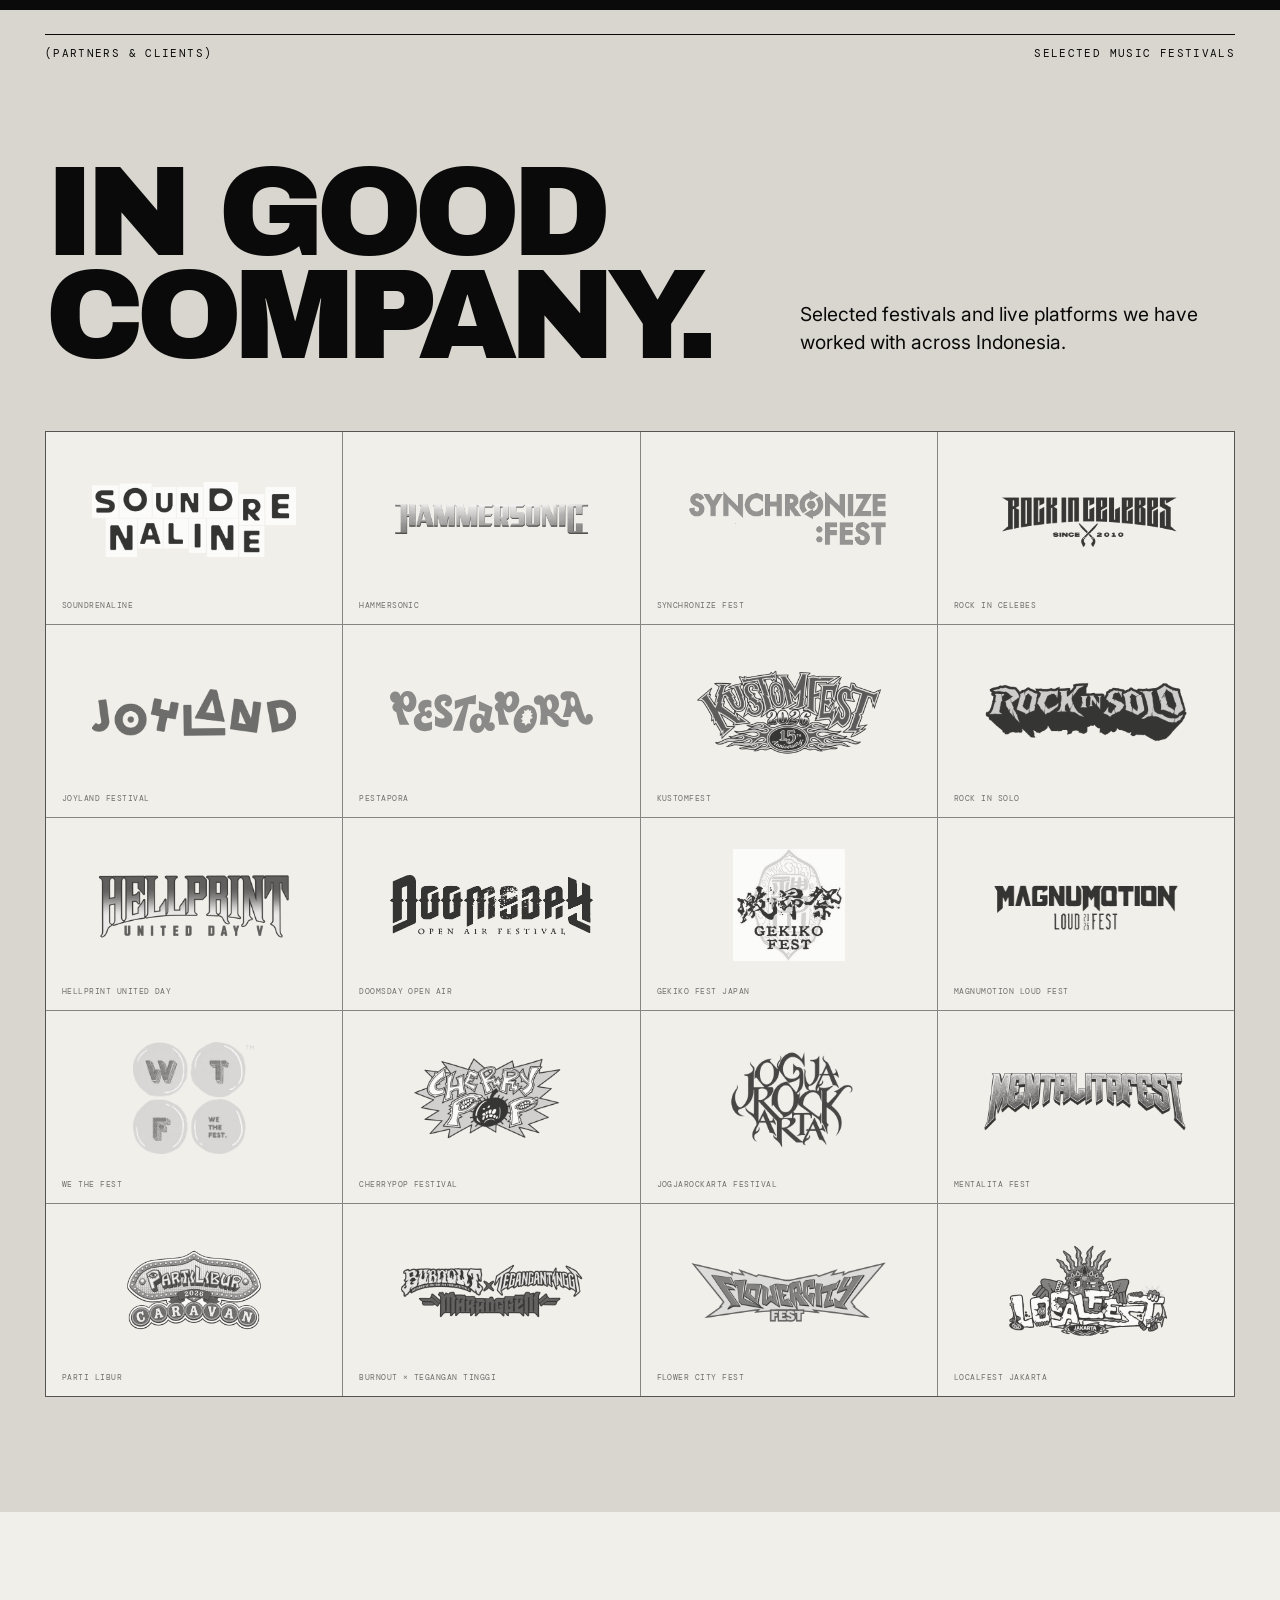
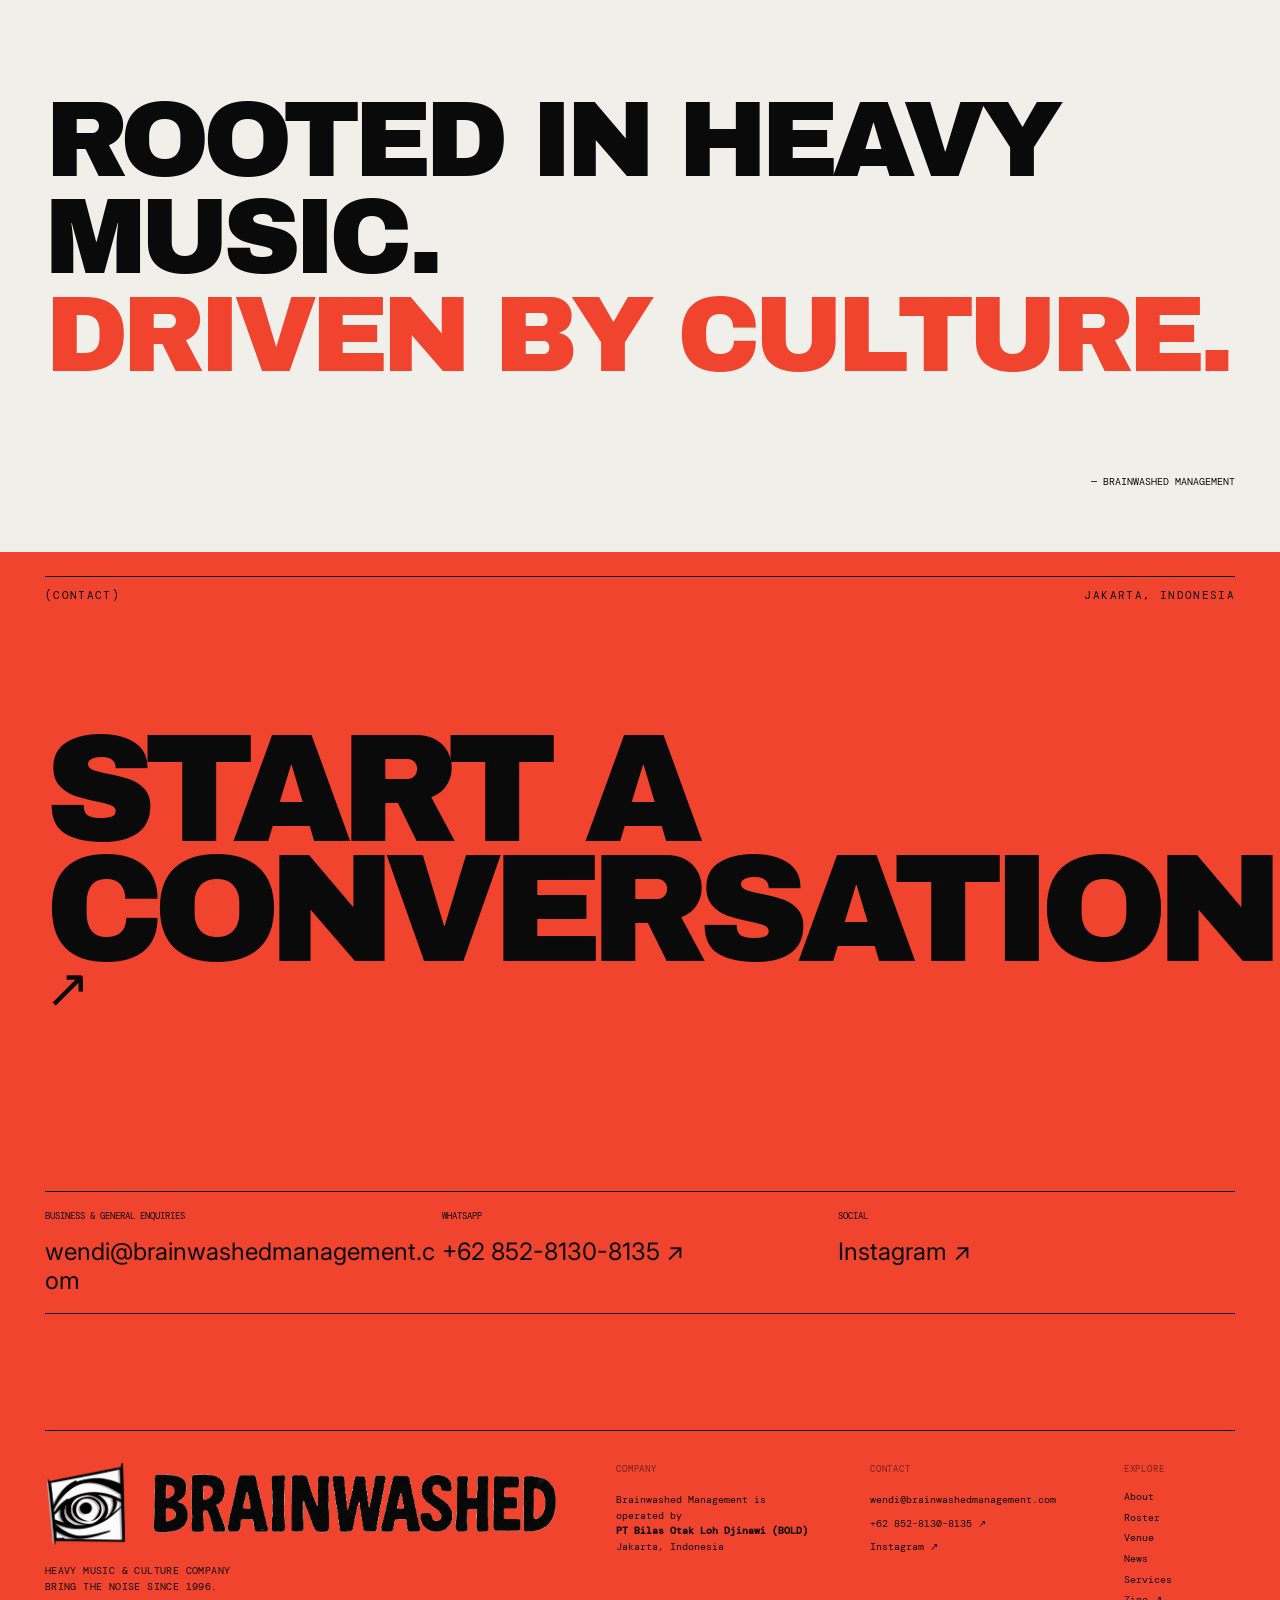
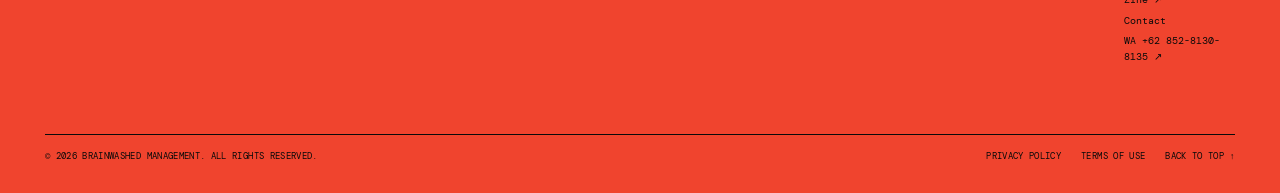
==== commit 164e4eed: "Add Sudden Gig to frontpage dates" ====
--- a/index.html
+++ b/index.html
@@ -91,7 +91,7 @@
         <article class="moment-artist reveal">
           <a class="moment-artist-image" href="artists/seringai.html"><img src="seringai-2026.jpg" alt="Seringai band portrait, 2026" loading="lazy"></a>
           <div class="moment-artist-head"><span>01 / Management</span><h2><a href="artists/seringai.html">Seringai ↗</a></h2></div>
-          <div class="moment-dates"><h3>(Upcoming dates)</h3><div class="moment-date"><time datetime="2026-09-19">19 Sep 2026</time><strong>Soundrenaline 2026</strong><span>Palembang, Indonesia</span></div><div class="moment-date"><time datetime="2026-10-10">10 Oct 2026</time><strong>Kustomfest 2026</strong><span>Yogyakarta, Indonesia</span></div><div class="moment-date"><time datetime="2026-10-17">17 Oct 2026</time><strong>Synchronize Festival</strong><span>Jakarta, Indonesia</span></div><div class="moment-date"><time datetime="2026-10-18">18 Oct 2026</time><strong>Doomsday Open Air Festival 2026</strong><span>Bandung, Indonesia</span></div><div class="moment-date"><time datetime="2026-11-13">13 Nov 2026</time><strong>Gesrek Festival</strong><span>Jakarta, Indonesia</span></div></div>
+          <div class="moment-dates"><h3>(Upcoming dates)</h3><div class="moment-date"><time datetime="2026-09-19">19 Sep 2026</time><strong>Soundrenaline 2026</strong><span>Palembang, Indonesia</span></div><div class="moment-date"><time datetime="2026-10-10">10 Oct 2026</time><strong>Kustomfest 2026</strong><span>Yogyakarta, Indonesia</span></div><div class="moment-date"><time datetime="2026-10-17">17 Oct 2026</time><strong>Synchronize Festival</strong><span>Jakarta, Indonesia</span></div><div class="moment-date"><time datetime="2026-10-18">18 Oct 2026</time><strong>Doomsday Open Air Festival 2026</strong><span>Bandung, Indonesia</span></div><div class="moment-date"><time datetime="2026-11-13">13 Nov 2026</time><strong>Gesrek Festival</strong><span>Jakarta, Indonesia</span></div><div class="moment-date"><time datetime="2026-12-01">01 Dec 2026</time><strong>Sudden Gig: Seringai, The Adams, Efek Rumah Kaca</strong><span>Jakarta, Indonesia</span></div></div>
         </article>
         <article class="moment-artist reveal">
           <a class="moment-artist-image" href="artists/stepforward.html"><img src="stepforward-2026.jpeg" alt="Stepforward band portrait, 2026" loading="lazy"></a>
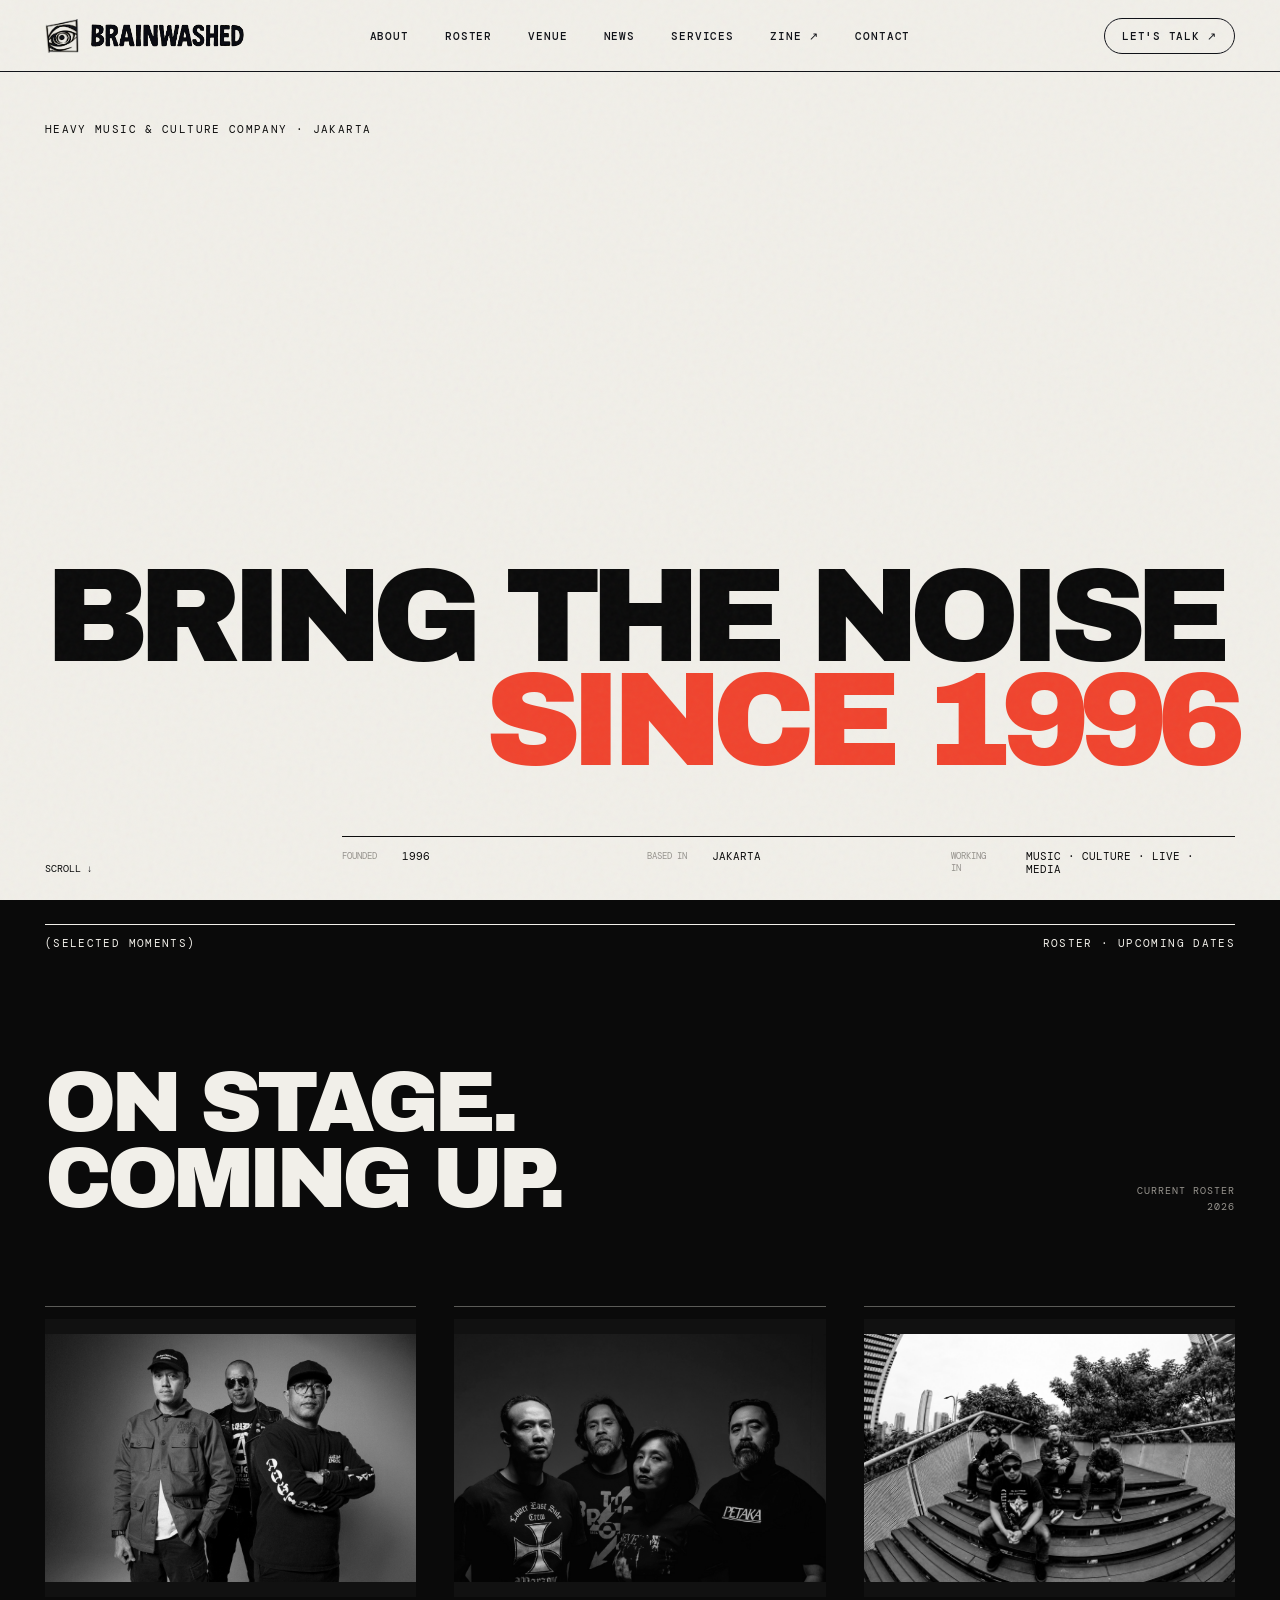
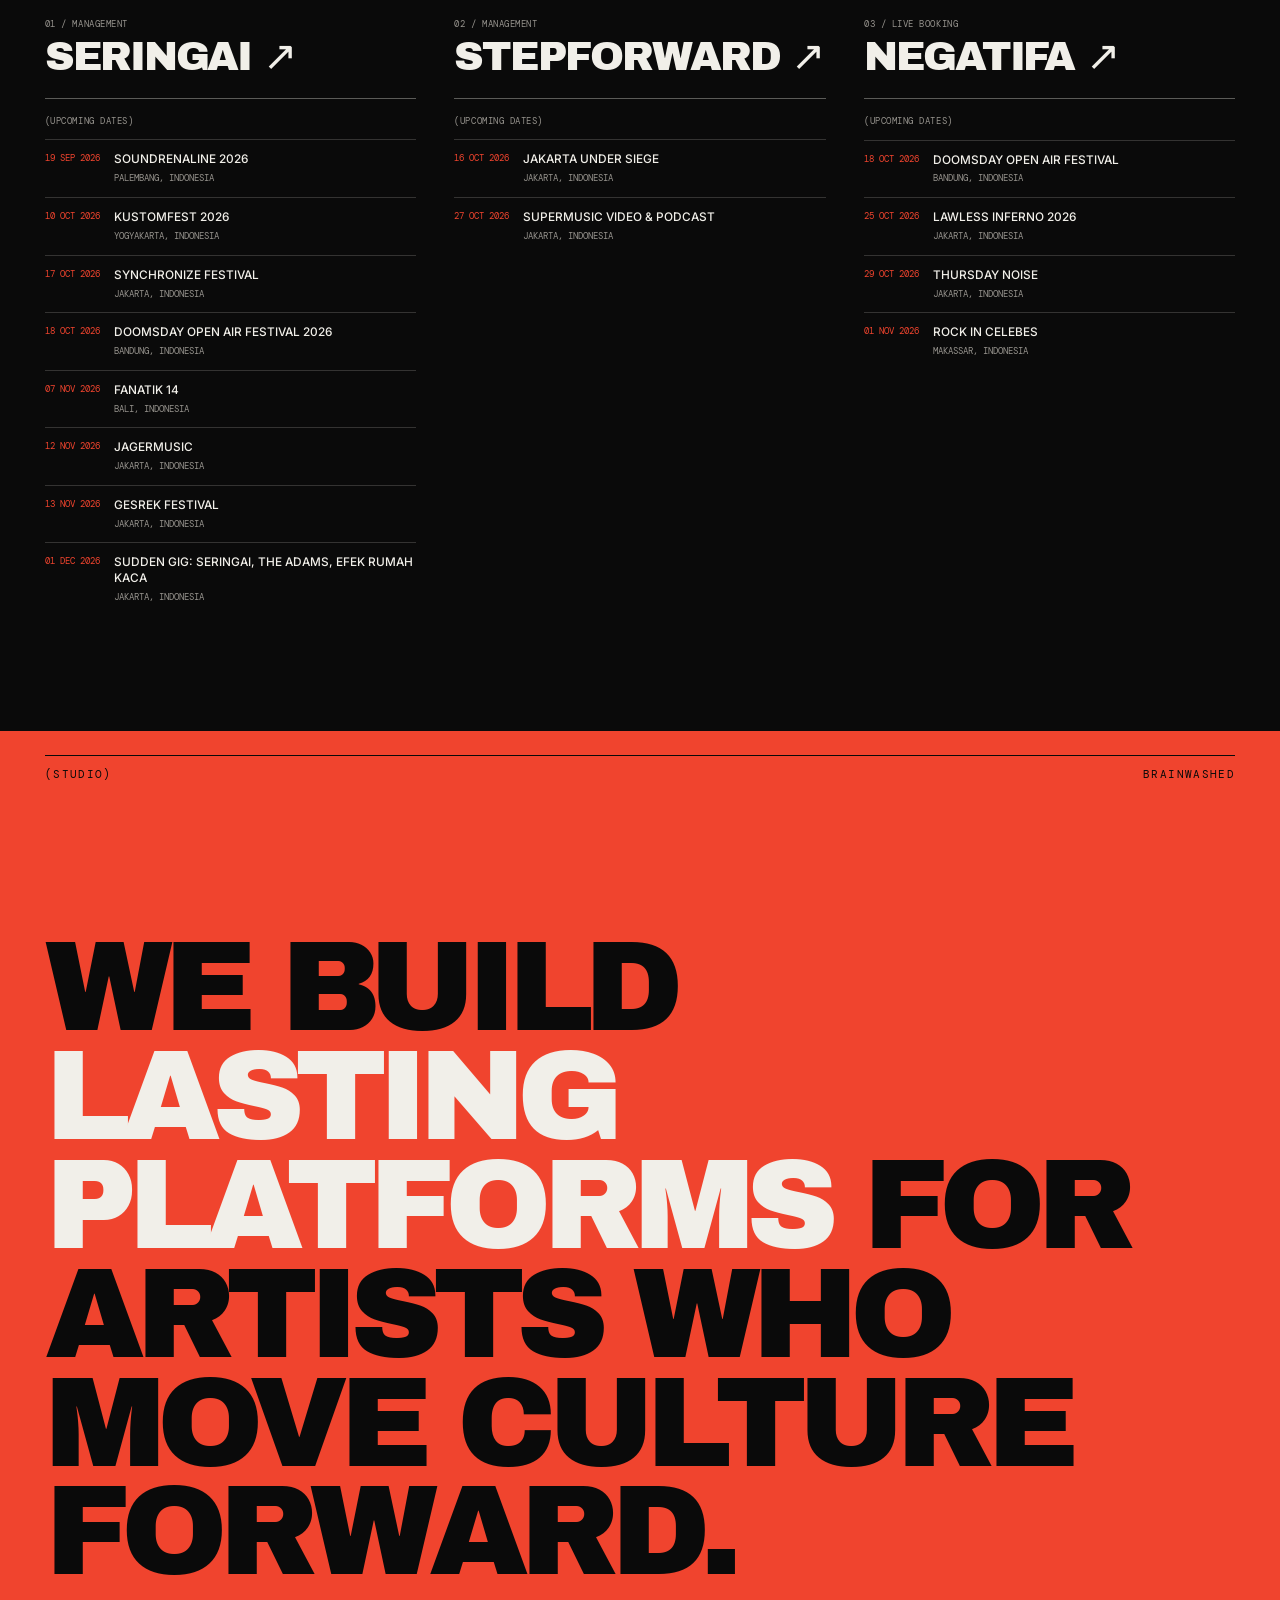
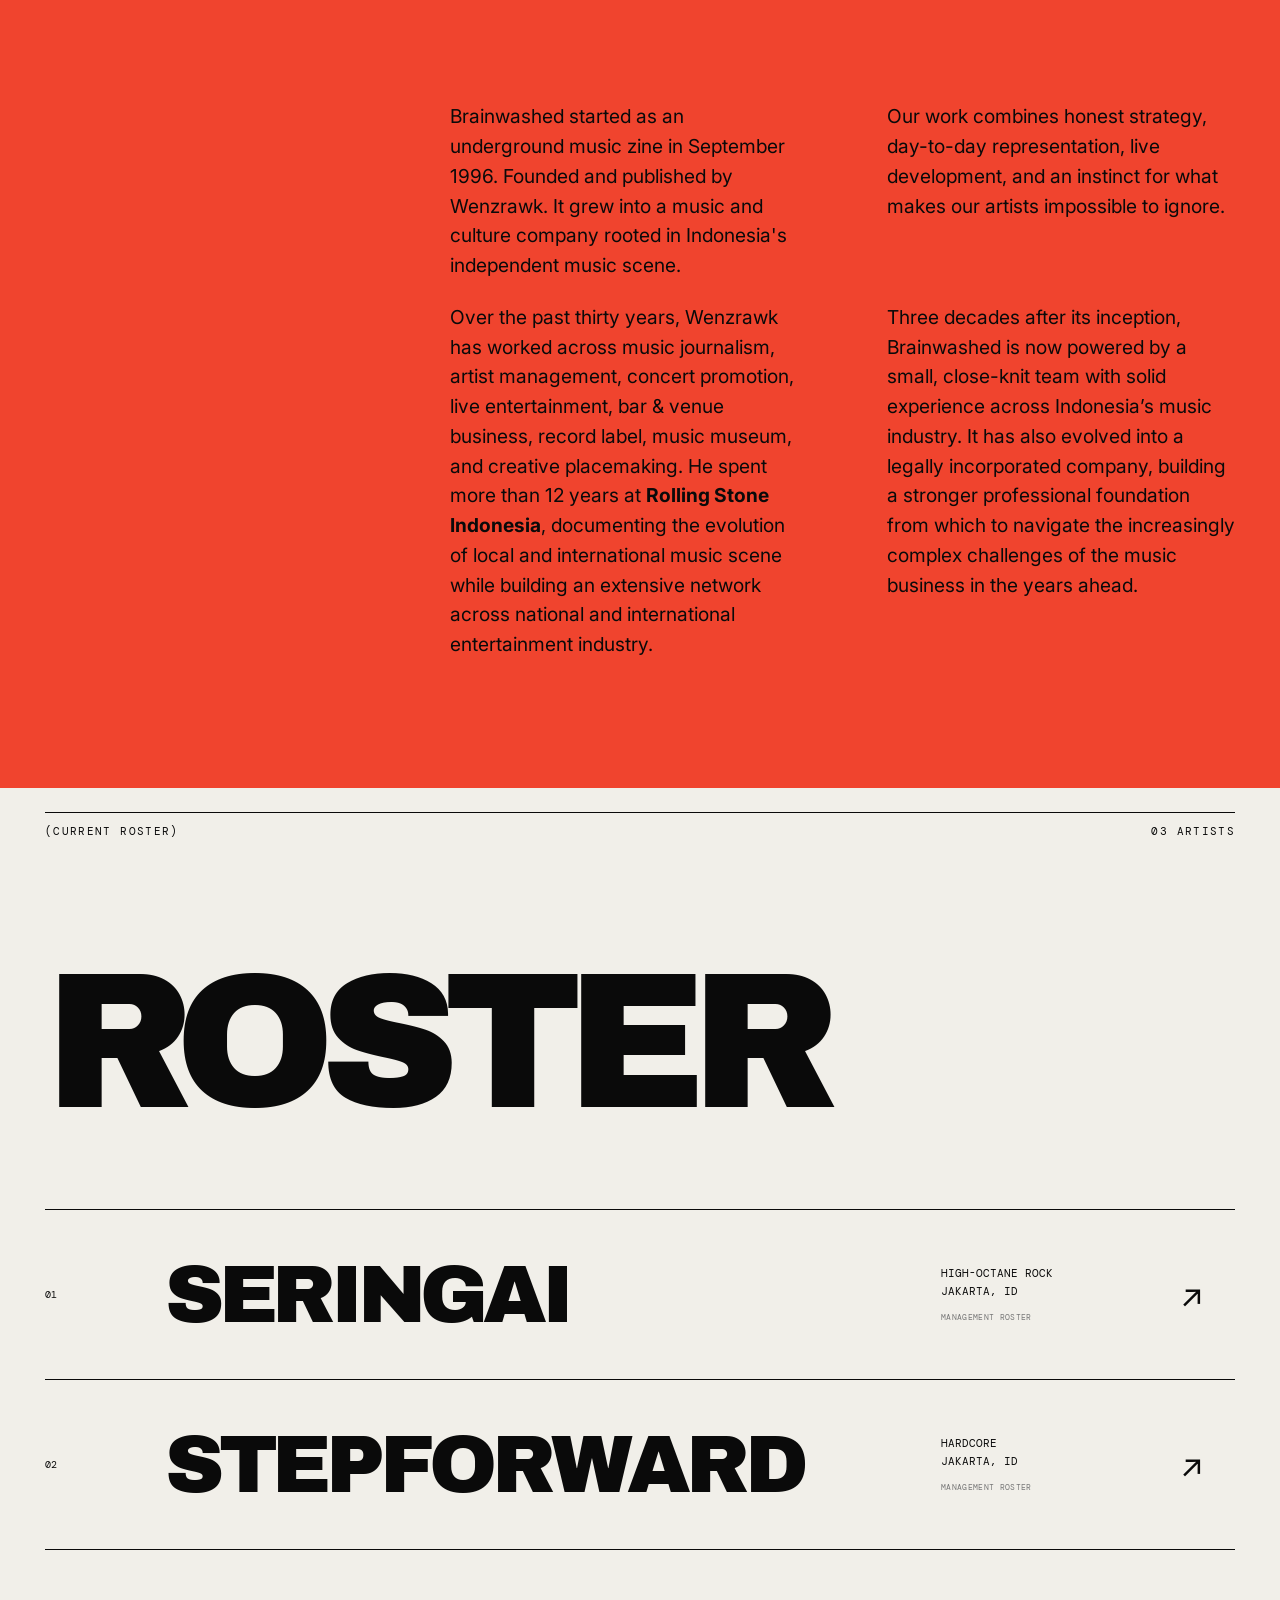
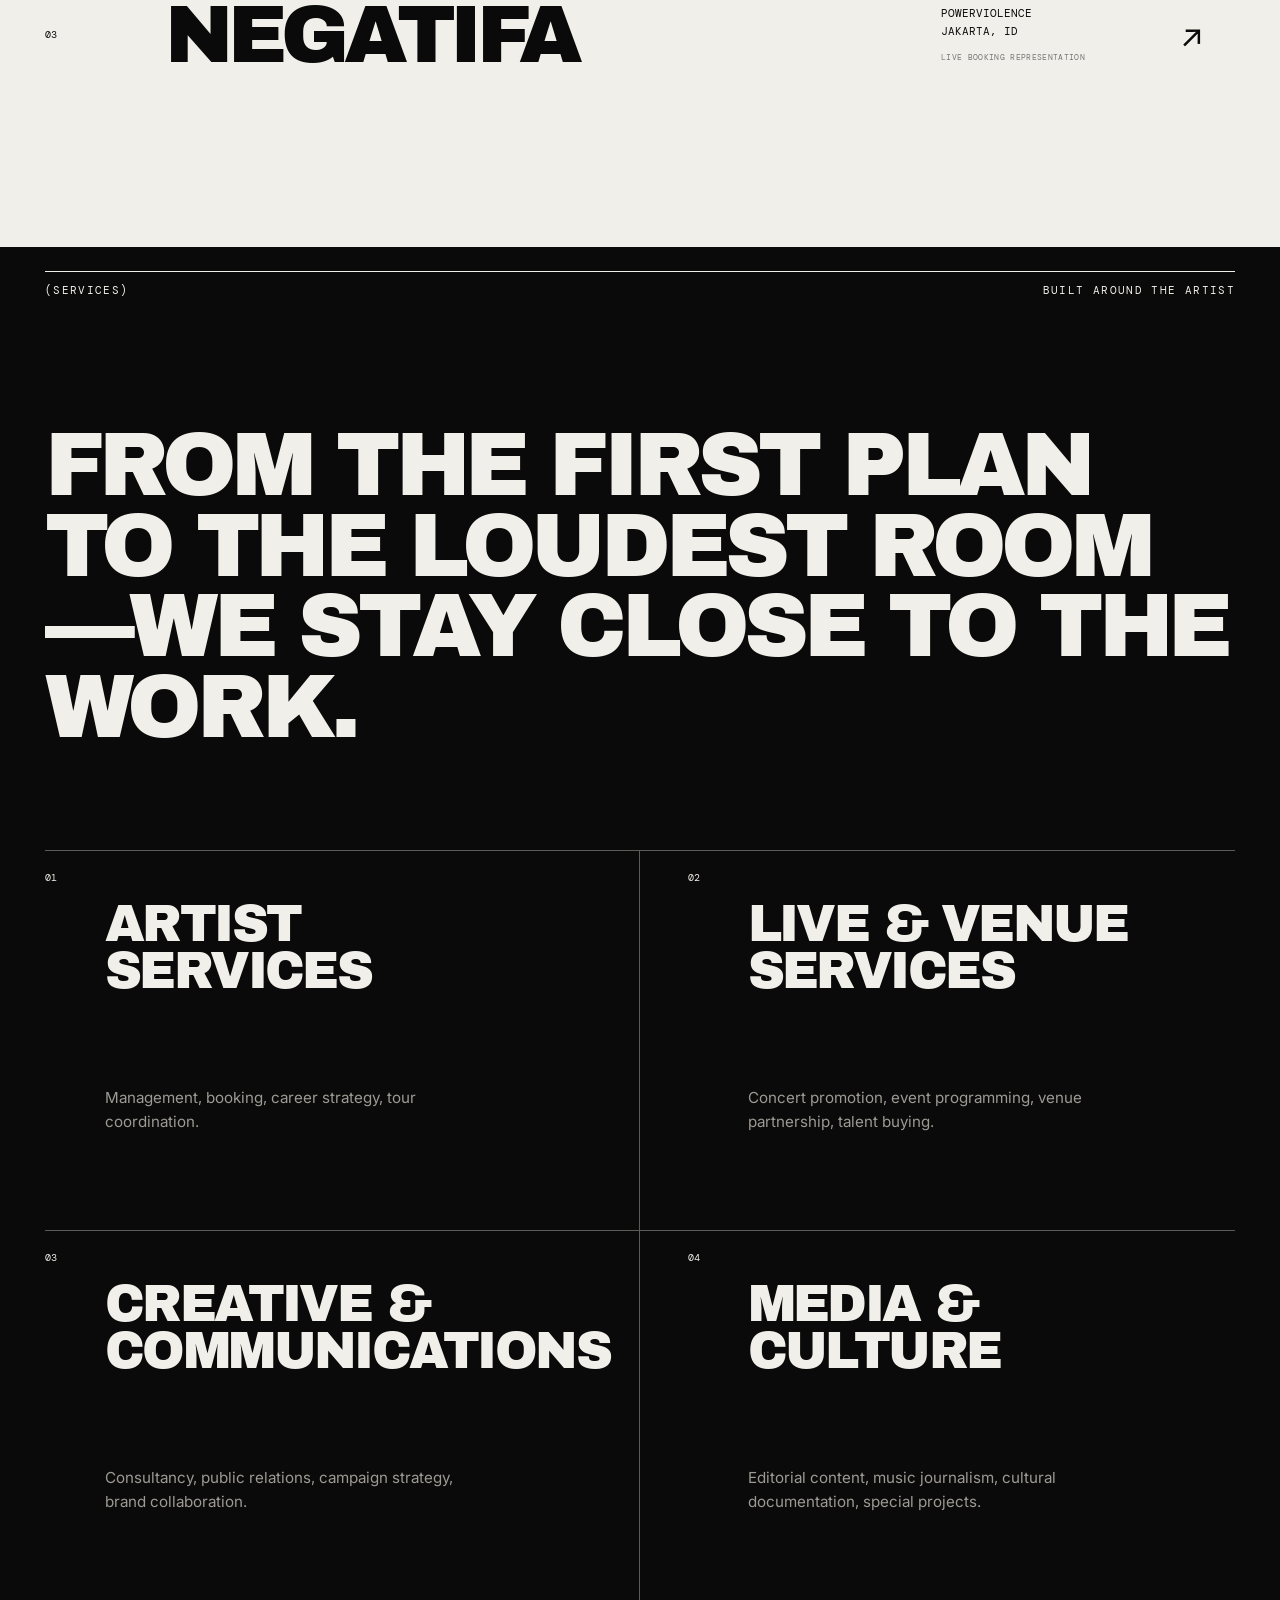
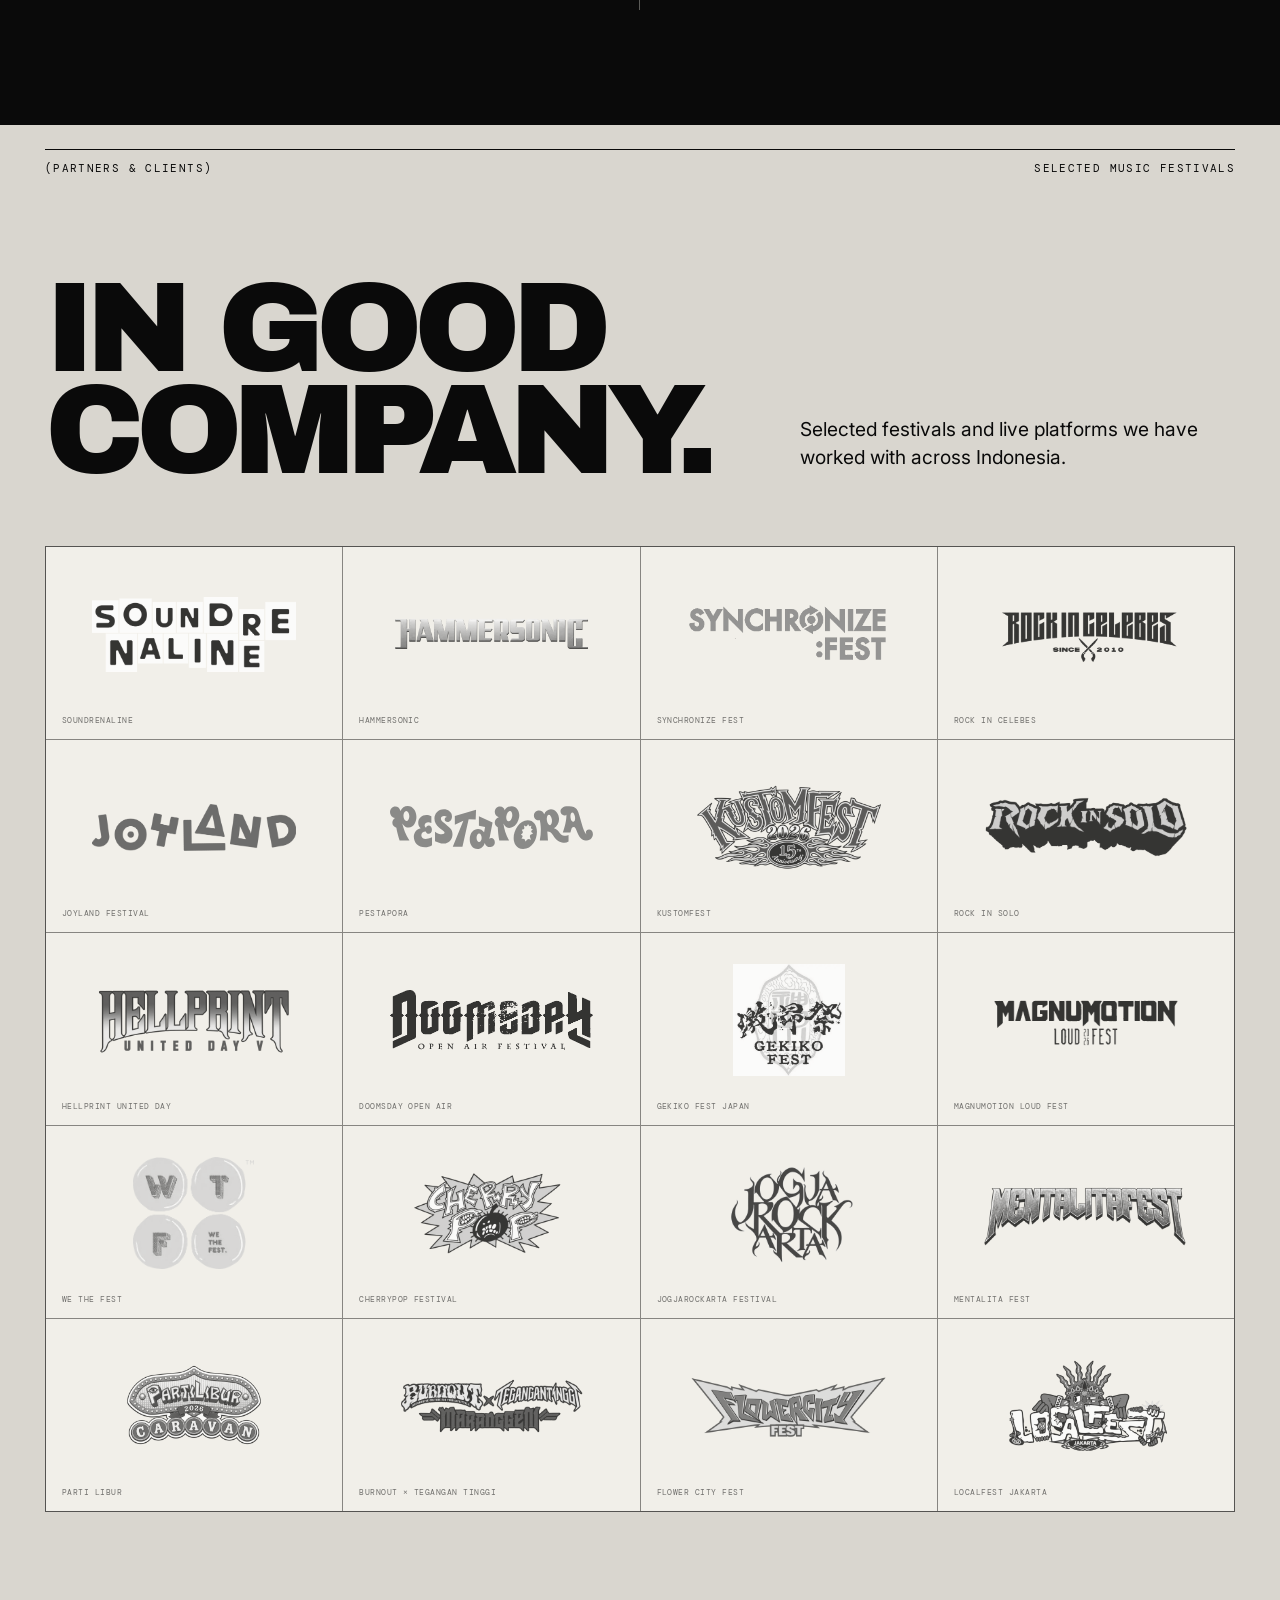
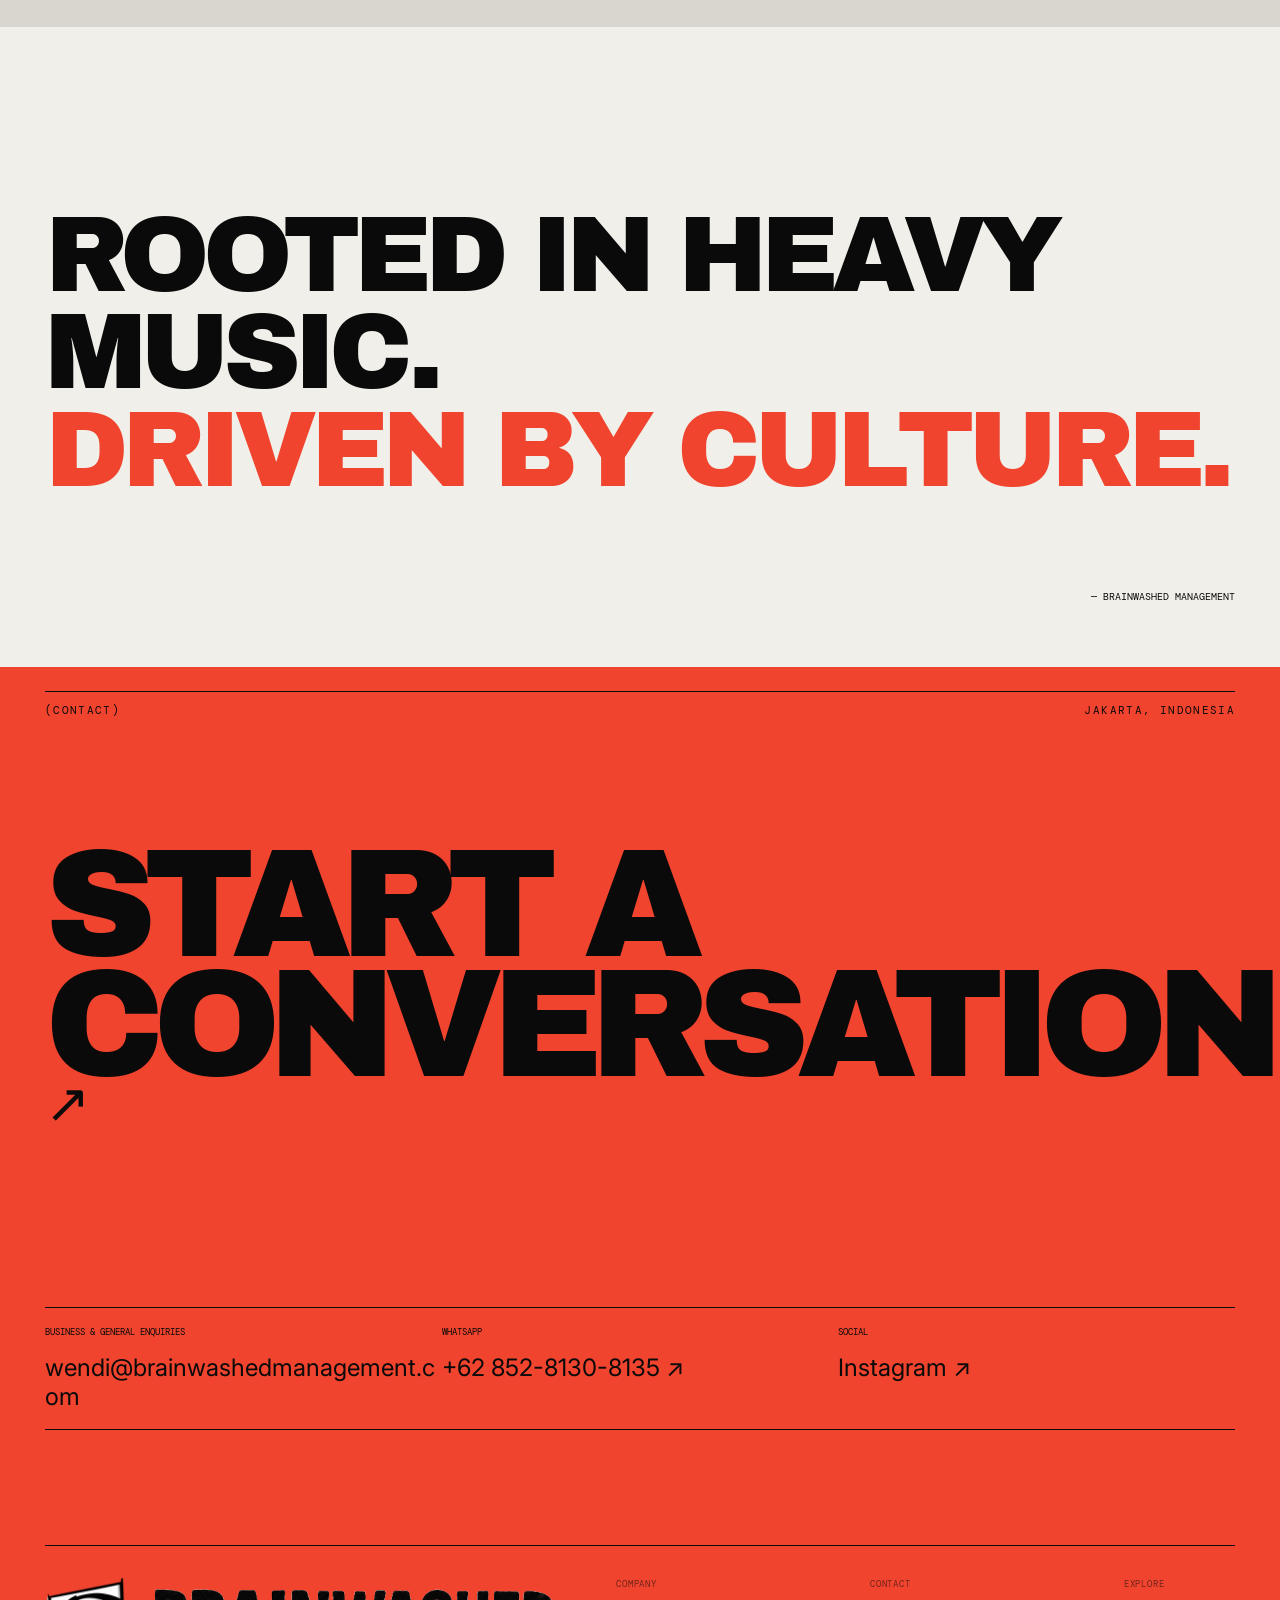
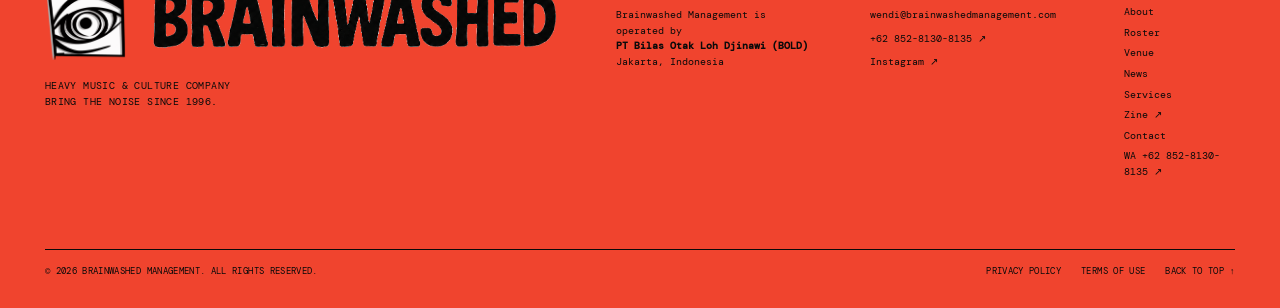
==== commit 5af5bd38: "Add November Seringai shows to frontpage" ====
--- a/index.html
+++ b/index.html
@@ -91,7 +91,7 @@
         <article class="moment-artist reveal">
           <a class="moment-artist-image" href="artists/seringai.html"><img src="seringai-2026.jpg" alt="Seringai band portrait, 2026" loading="lazy"></a>
           <div class="moment-artist-head"><span>01 / Management</span><h2><a href="artists/seringai.html">Seringai ↗</a></h2></div>
-          <div class="moment-dates"><h3>(Upcoming dates)</h3><div class="moment-date"><time datetime="2026-09-19">19 Sep 2026</time><strong>Soundrenaline 2026</strong><span>Palembang, Indonesia</span></div><div class="moment-date"><time datetime="2026-10-10">10 Oct 2026</time><strong>Kustomfest 2026</strong><span>Yogyakarta, Indonesia</span></div><div class="moment-date"><time datetime="2026-10-17">17 Oct 2026</time><strong>Synchronize Festival</strong><span>Jakarta, Indonesia</span></div><div class="moment-date"><time datetime="2026-10-18">18 Oct 2026</time><strong>Doomsday Open Air Festival 2026</strong><span>Bandung, Indonesia</span></div><div class="moment-date"><time datetime="2026-11-13">13 Nov 2026</time><strong>Gesrek Festival</strong><span>Jakarta, Indonesia</span></div><div class="moment-date"><time datetime="2026-12-01">01 Dec 2026</time><strong>Sudden Gig: Seringai, The Adams, Efek Rumah Kaca</strong><span>Jakarta, Indonesia</span></div></div>
+          <div class="moment-dates"><h3>(Upcoming dates)</h3><div class="moment-date"><time datetime="2026-09-19">19 Sep 2026</time><strong>Soundrenaline 2026</strong><span>Palembang, Indonesia</span></div><div class="moment-date"><time datetime="2026-10-10">10 Oct 2026</time><strong>Kustomfest 2026</strong><span>Yogyakarta, Indonesia</span></div><div class="moment-date"><time datetime="2026-10-17">17 Oct 2026</time><strong>Synchronize Festival</strong><span>Jakarta, Indonesia</span></div><div class="moment-date"><time datetime="2026-10-18">18 Oct 2026</time><strong>Doomsday Open Air Festival 2026</strong><span>Bandung, Indonesia</span></div><div class="moment-date"><time datetime="2026-11-07">07 Nov 2026</time><strong>FANATIK 14</strong><span>Bali, Indonesia</span></div><div class="moment-date"><time datetime="2026-11-12">12 Nov 2026</time><strong>JAGERMUSIC</strong><span>Jakarta, Indonesia</span></div><div class="moment-date"><time datetime="2026-11-13">13 Nov 2026</time><strong>Gesrek Festival</strong><span>Jakarta, Indonesia</span></div><div class="moment-date"><time datetime="2026-12-01">01 Dec 2026</time><strong>Sudden Gig: Seringai, The Adams, Efek Rumah Kaca</strong><span>Jakarta, Indonesia</span></div></div>
         </article>
         <article class="moment-artist reveal">
           <a class="moment-artist-image" href="artists/stepforward.html"><img src="stepforward-2026.jpeg" alt="Stepforward band portrait, 2026" loading="lazy"></a>
